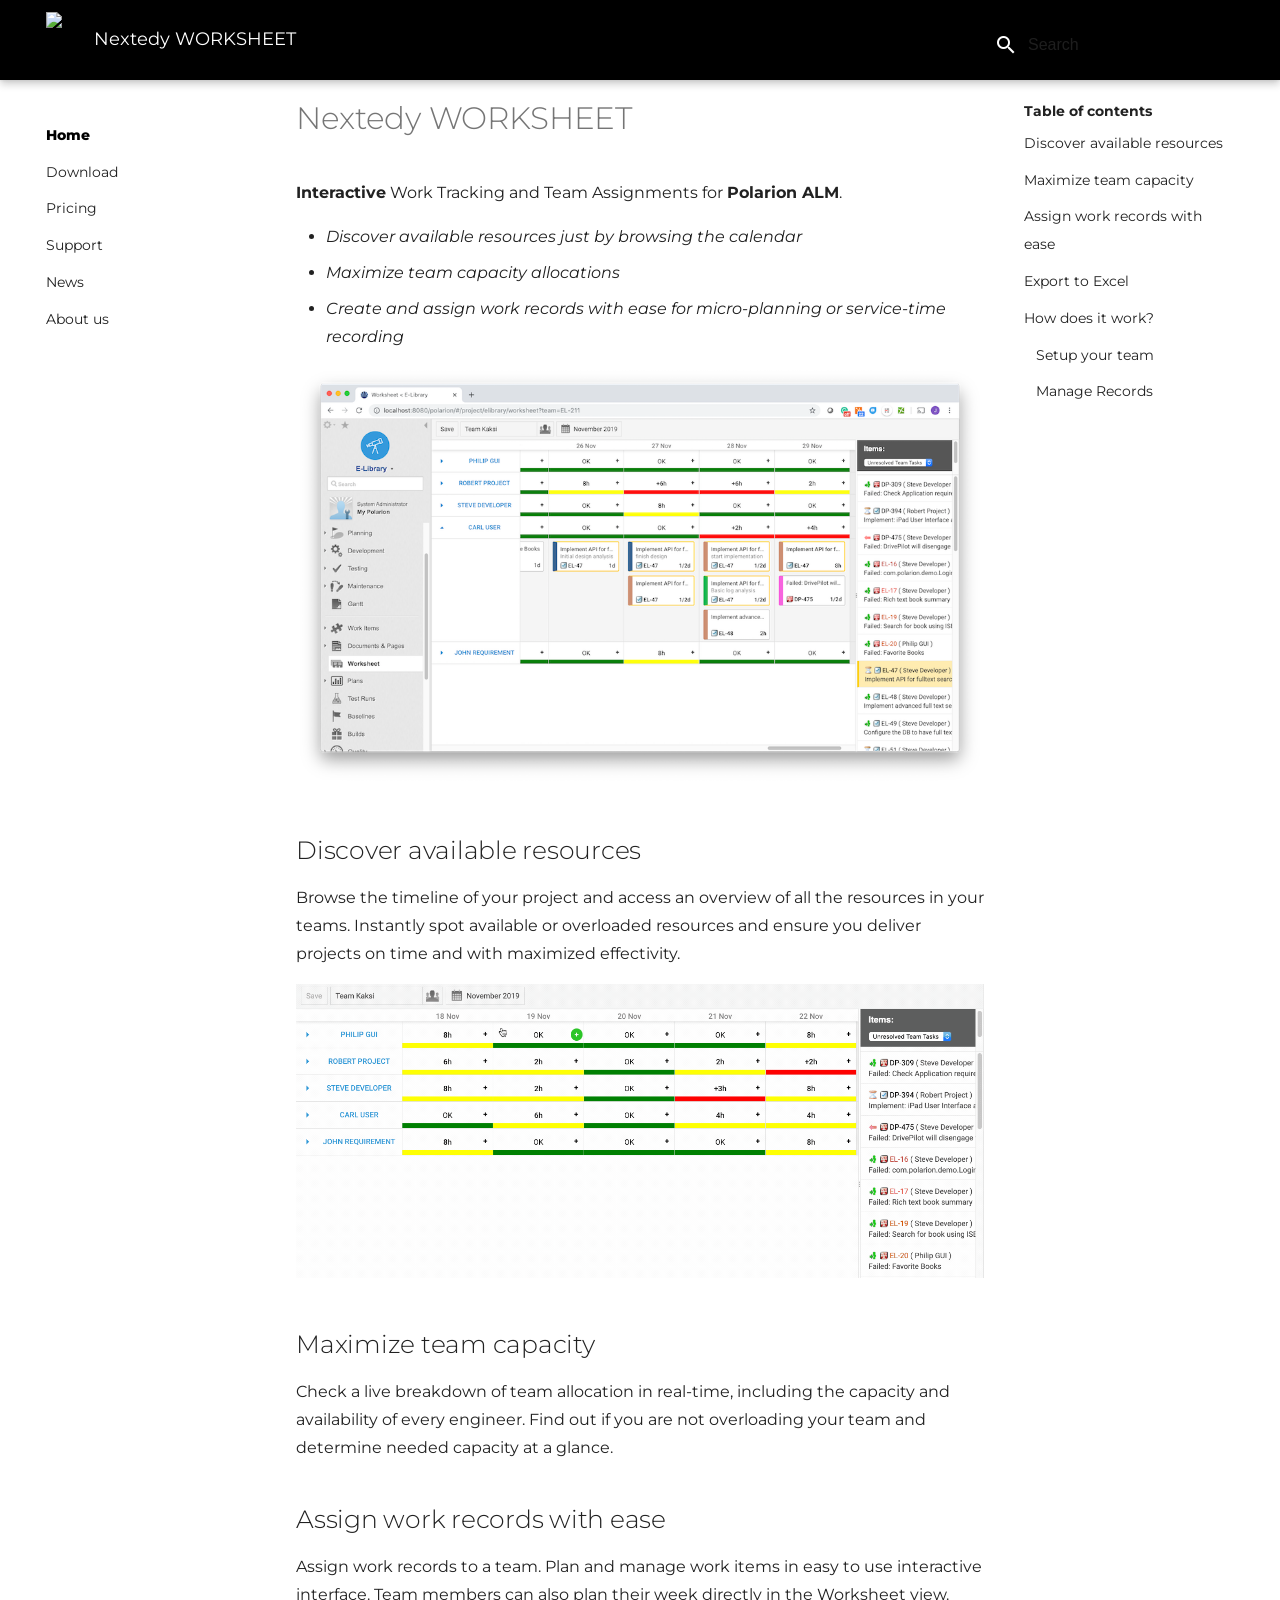
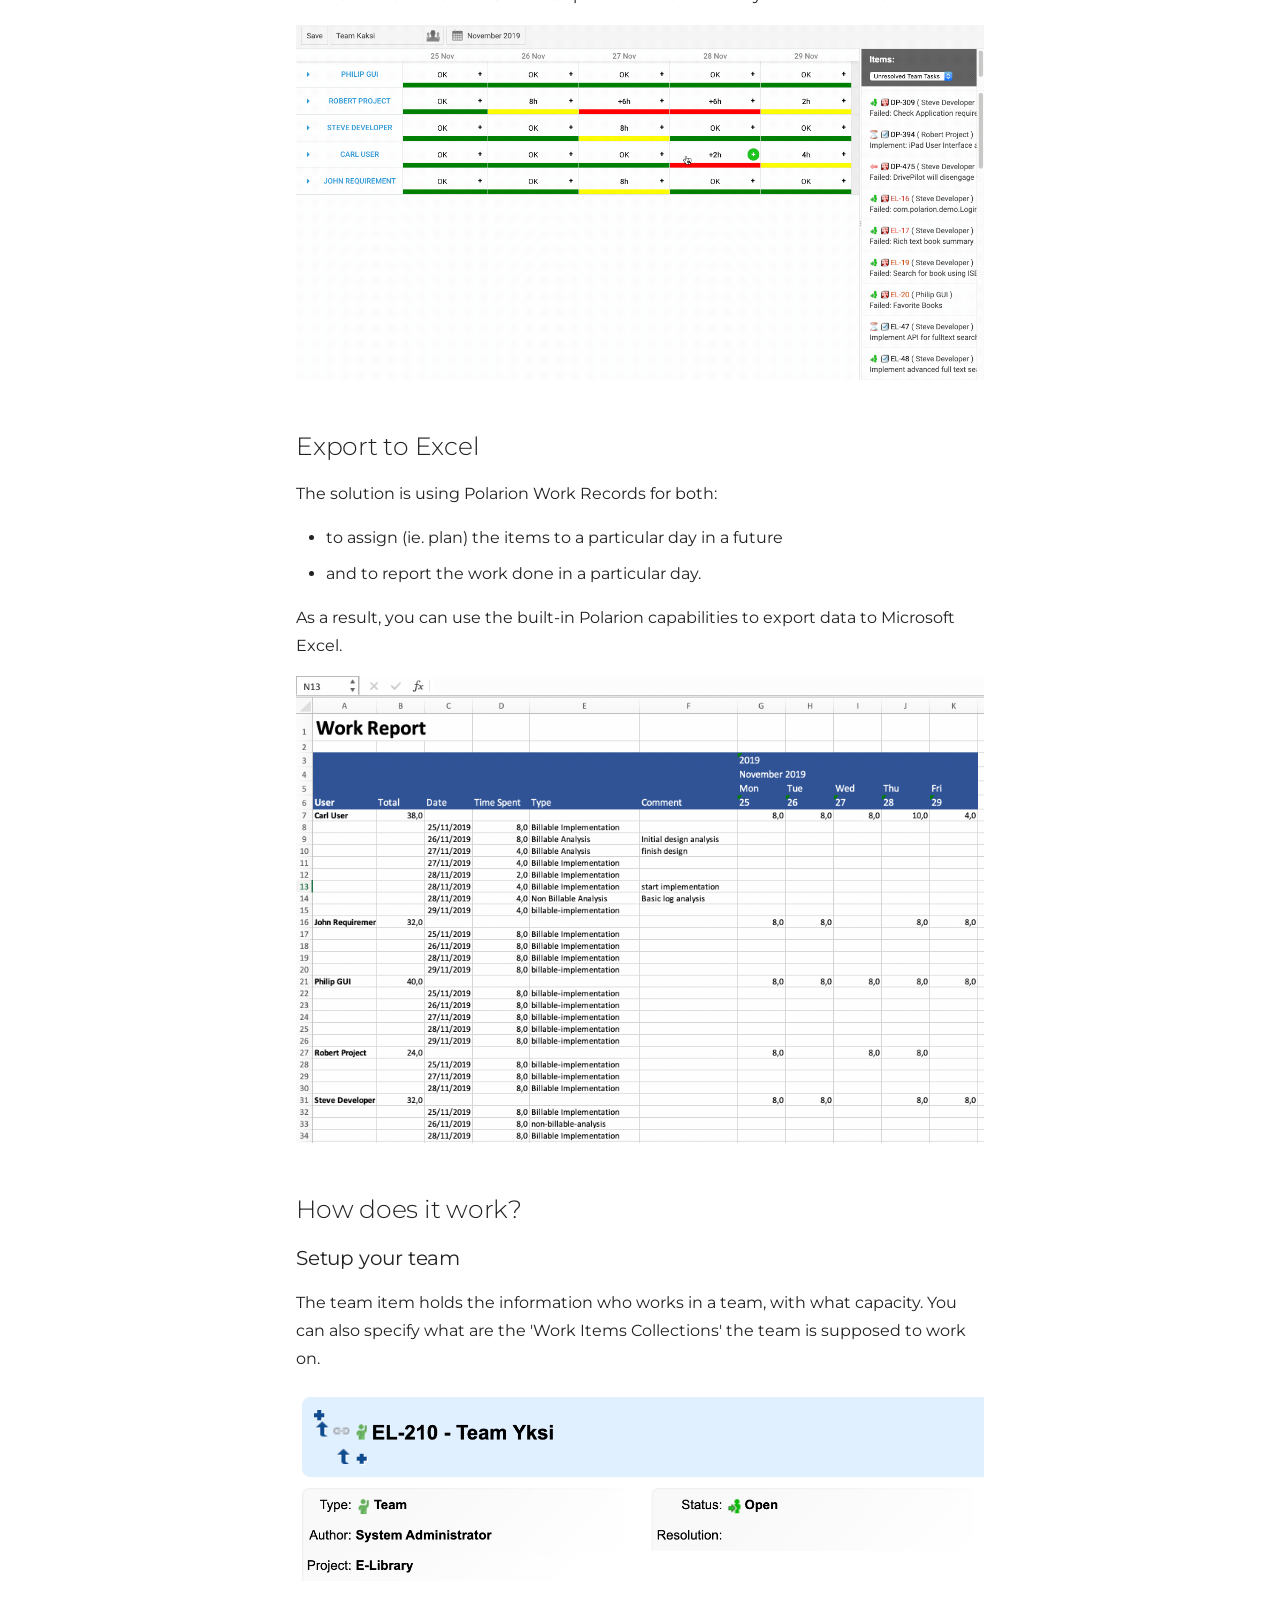
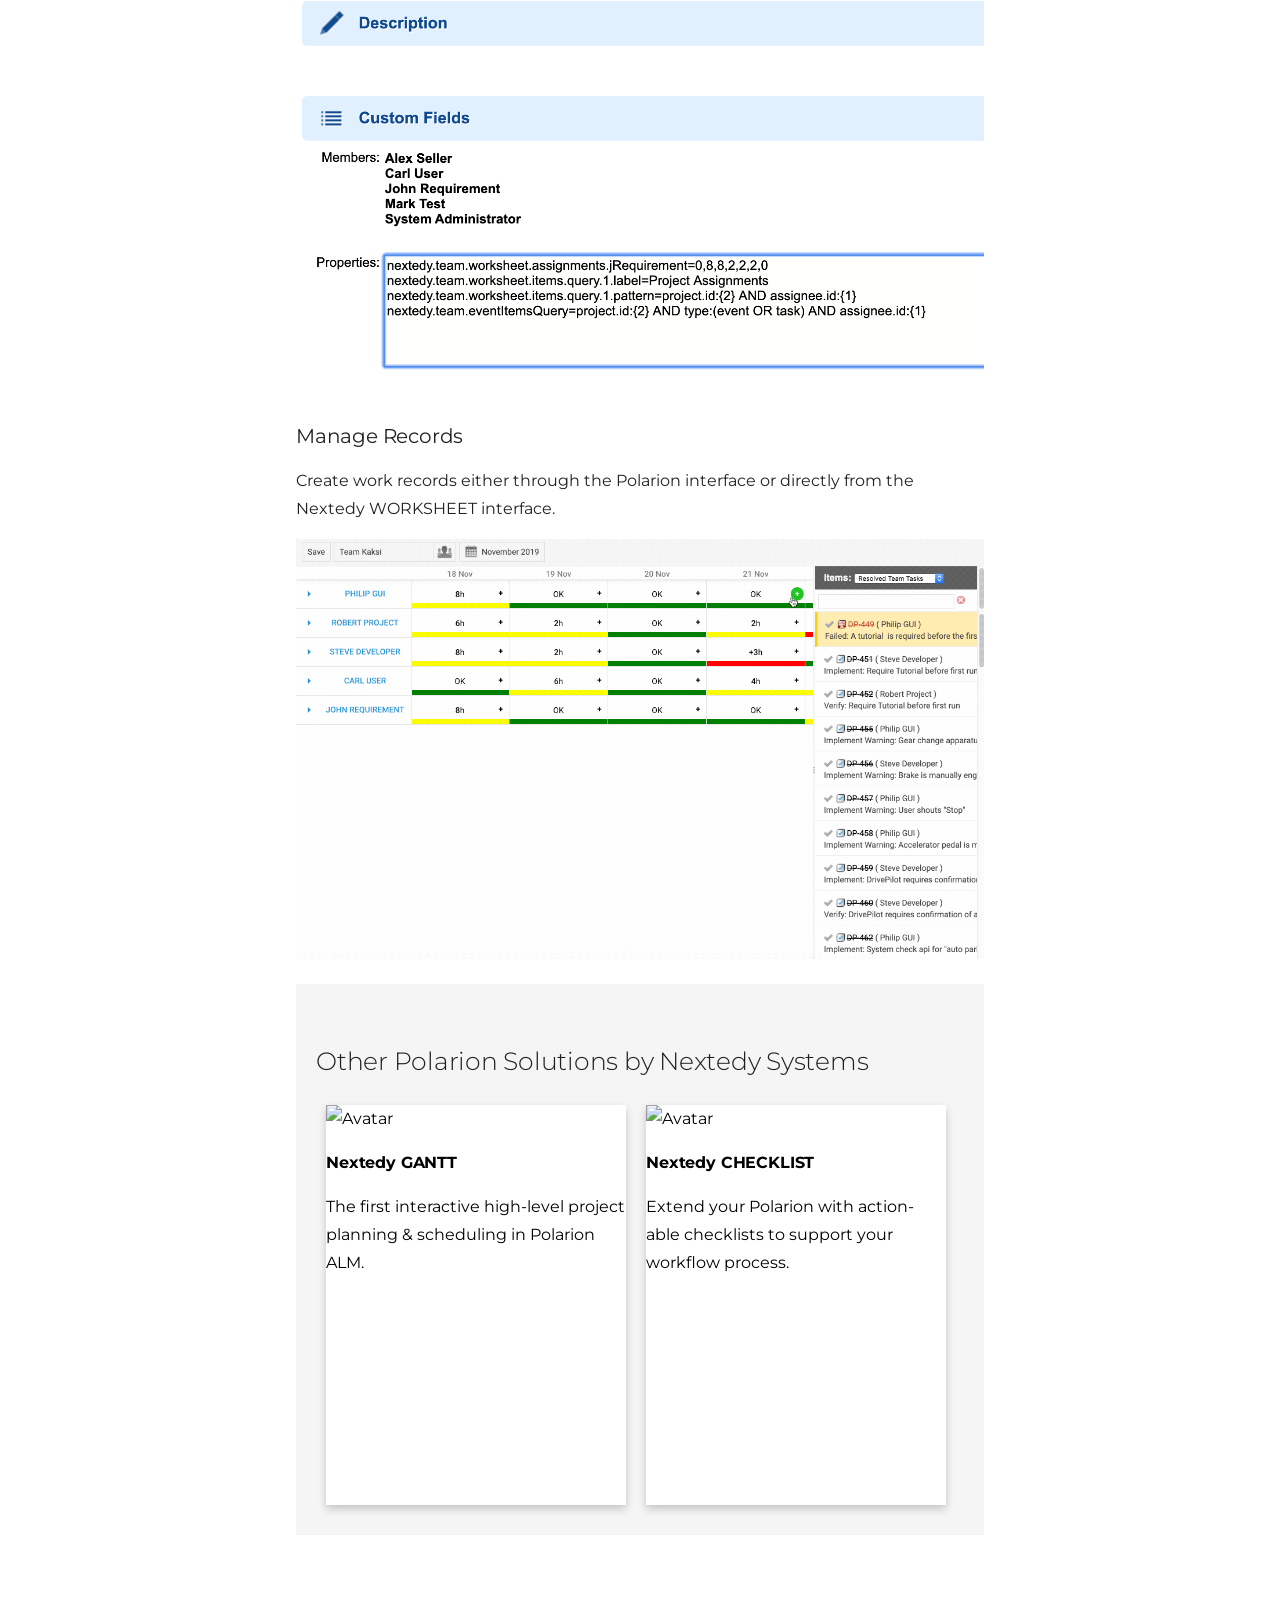
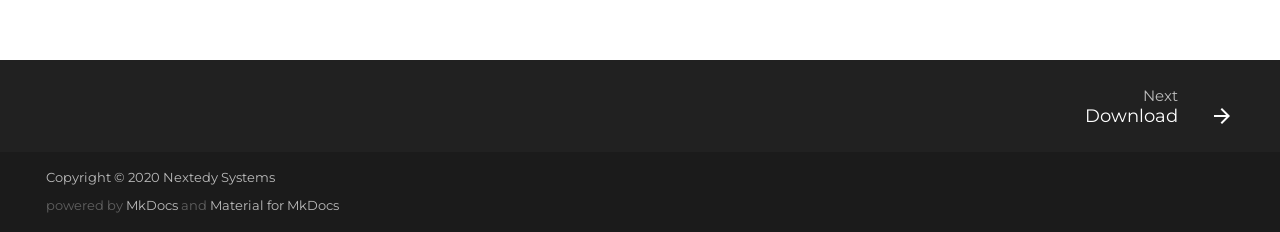
==== index.html @ 6f68d952 "Deployed c671681 with MkDocs version: 1.0.4" ====
<!doctype html>
<html lang="en" class="no-js">
  <head>
    
      <meta charset="utf-8">
      <meta name="viewport" content="width=device-width,initial-scale=1">
      <meta http-equiv="x-ua-compatible" content="ie=edge">
      
        <meta name="description" content="Interactive Work Tracking and Team Assignments for Polarion ALM.">
      
      
        <link rel="canonical" href="https://worksheet.nextedy.com/">
      
      
        <meta name="author" content="Nextedy">
      
      
        <meta name="lang:clipboard.copy" content="Copy to clipboard">
      
        <meta name="lang:clipboard.copied" content="Copied to clipboard">
      
        <meta name="lang:search.language" content="en">
      
        <meta name="lang:search.pipeline.stopwords" content="True">
      
        <meta name="lang:search.pipeline.trimmer" content="True">
      
        <meta name="lang:search.result.none" content="No matching documents">
      
        <meta name="lang:search.result.one" content="1 matching document">
      
        <meta name="lang:search.result.other" content="# matching documents">
      
        <meta name="lang:search.tokenizer" content="[\s\-]+">
      
      <link rel="shortcut icon" href="img/favicon.png">
      <meta name="generator" content="mkdocs-1.0.4, mkdocs-material-4.2.0">
    
    
      
        <title>Nextedy WORKSHEET</title>
      
    
    
      <link rel="stylesheet" href="assets/stylesheets/application.750b69bd.css">
      
        <link rel="stylesheet" href="assets/stylesheets/application-palette.224b79ff.css">
      
      
        
        
        <meta name="theme-color" content="">
      
    
    
      <script src="assets/javascripts/modernizr.74668098.js"></script>
    
    
      
    
    <link rel="stylesheet" href="assets/fonts/material-icons.css">
    
    
      <link rel="stylesheet" href="extra/extra.css">
    
    
    
      
    
	<!-- Start of HubSpot Embed Code via block -->
	<script type="text/javascript" id="hs-script-loader" async defer src="//js.hs-scripts.com/6265870.js"></script>
	<!-- End of HubSpot Embed Code -->
<!-- Google Tag Manager -->
<script>(function(w,d,s,l,i){w[l]=w[l]||[];w[l].push({'gtm.start':
new Date().getTime(),event:'gtm.js'});var f=d.getElementsByTagName(s)[0],
j=d.createElement(s),dl=l!='dataLayer'?'&l='+l:'';j.async=true;j.src=
'https://www.googletagmanager.com/gtm.js?id='+i+dl;f.parentNode.insertBefore(j,f);
})(window,document,'script','dataLayer','GTM-MH3X9GS');</script>
<!-- End Google Tag Manager -->

    
<link href="https://fonts.googleapis.com/css?family=Montserrat&display=swap" rel="stylesheet">
<link href="/extra/simpleLightbox.min.css" rel="stylesheet">  	
<script src="/extra/simpleLightbox.min.js" type="text/javascript"></script>
<script src="/extra/jquery-3.1.1.min.js" type="text/javascript"></script>
<link rel="stylesheet" type="text/css" href="/extra/semantic/dist/semantic.min.css">
<script src="/extra/semantic/dist/semantic.min.js"></script>

  </head>
  
    
    
    <body dir="ltr" data-md-color-primary="black" data-md-color-accent="green">
  
    <svg class="md-svg">
      <defs>
        
        
      </defs>
    </svg>
    <input class="md-toggle" data-md-toggle="drawer" type="checkbox" id="__drawer" autocomplete="off">
    <input class="md-toggle" data-md-toggle="search" type="checkbox" id="__search" autocomplete="off">
    <label class="md-overlay" data-md-component="overlay" for="__drawer"></label>
    
      <a href="#nextedy-worksheet" tabindex="1" class="md-skip">
        Skip to content
      </a>
    
    
      <!-- Google Tag Manager (noscript) -->
<noscript><iframe src="https://www.googletagmanager.com/ns.html?id=GTM-MH3X9GS"
height="0" width="0" style="display:none;visibility:hidden"></iframe></noscript>
<!-- End Google Tag Manager (noscript) -->

<header class="md-header" data-md-component="header">
  <nav class="md-header-nav md-grid">
    <div class="md-flex">
      <div class="md-flex__cell md-flex__cell--shrink">
        <a href="https://worksheet.nextedy.com" title="Nextedy WORKSHEET" class="md-header-nav__button md-logo">
          
            <img src="https://www.nextedy.com/wp-content/uploads/2018/10/nextedy-logo.png" height="50" ">
          
        </a>
      </div>
      <div class="md-flex__cell md-flex__cell--shrink">
        <label class="md-icon md-icon--menu md-header-nav__button" for="__drawer"></label>
      </div>
      <div class="md-flex__cell md-flex__cell--stretch">
        <div class="md-flex__ellipsis md-header-nav__title" data-md-component="title">
          
            <span class="md-header-nav__topic">
              Nextedy WORKSHEET
            </span>
            <span class="md-header-nav__topic">
              
               Nextedy WORKSHEET - Home
              
            </span>
          
        </div>
      </div>
      <div class="md-flex__cell md-flex__cell--shrink">
        
          <label class="md-icon md-icon--search md-header-nav__button" for="__search"></label>
          
<div class="md-search" data-md-component="search" role="dialog">
  <label class="md-search__overlay" for="__search"></label>
  <div class="md-search__inner" role="search">
    <form class="md-search__form" name="search">
      <input type="text" class="md-search__input" name="query" placeholder="Search" autocapitalize="off" autocorrect="off" autocomplete="off" spellcheck="false" data-md-component="query" data-md-state="active">
      <label class="md-icon md-search__icon" for="__search"></label>
      <button type="reset" class="md-icon md-search__icon" data-md-component="reset" tabindex="-1">
        &#xE5CD;
      </button>
    </form>
    <div class="md-search__output">
      <div class="md-search__scrollwrap" data-md-scrollfix>
        <div class="md-search-result" data-md-component="result">
          <div class="md-search-result__meta">
            Type to start searching
          </div>
          <ol class="md-search-result__list"></ol>
        </div>
      </div>
    </div>
  </div>
</div>
        
      </div>
      
    </div>
  </nav>
</header>
    
    <div class="md-container">
      
        
      
      
      <main class="md-main">
        <div class="md-main__inner md-grid" data-md-component="container">
          
            
              <div class="md-sidebar md-sidebar--primary" data-md-component="navigation">
                <div class="md-sidebar__scrollwrap">
                  <div class="md-sidebar__inner">
                    <nav class="md-nav md-nav--primary" data-md-level="0">
  
  <ul class="md-nav__list" data-md-scrollfix>
    
      
      
      

  


  <li class="md-nav__item md-nav__item--active">
    
    <input class="md-toggle md-nav__toggle" data-md-toggle="toc" type="checkbox" id="__toc">
    
      
    
    
      <label class="md-nav__link md-nav__link--active" for="__toc">
        Home
      </label>
    
    <a href="." title="Home" class="md-nav__link md-nav__link--active">
      Home
    </a>
    
      
<nav class="md-nav md-nav--secondary">
  
  
    
  
  
    <label class="md-nav__title" for="__toc">Table of contents</label>
    <ul class="md-nav__list" data-md-scrollfix>
      
        <li class="md-nav__item">
  <a href="#discover-available-resources" title="Discover available resources" class="md-nav__link">
    Discover available resources
  </a>
  
</li>
      
        <li class="md-nav__item">
  <a href="#maximize-team-capacity" title="Maximize team capacity" class="md-nav__link">
    Maximize team capacity
  </a>
  
</li>
      
        <li class="md-nav__item">
  <a href="#assign-work-records-with-ease" title="Assign work records with ease" class="md-nav__link">
    Assign work records with ease
  </a>
  
</li>
      
        <li class="md-nav__item">
  <a href="#export-to-excel" title="Export to Excel" class="md-nav__link">
    Export to Excel
  </a>
  
</li>
      
        <li class="md-nav__item">
  <a href="#how-does-it-work" title="How does it work?" class="md-nav__link">
    How does it work?
  </a>
  
    <nav class="md-nav">
      <ul class="md-nav__list">
        
          <li class="md-nav__item">
  <a href="#setup-your-team" title="Setup your team" class="md-nav__link">
    Setup your team
  </a>
  
</li>
        
          <li class="md-nav__item">
  <a href="#manage-records" title="Manage Records" class="md-nav__link">
    Manage Records
  </a>
  
</li>
        
      </ul>
    </nav>
  
</li>
      
      
      
      
      
    </ul>
  
</nav>
    
  </li>

    
      
      
      


  <li class="md-nav__item">
    <a href="download/" title="Download" class="md-nav__link">
      Download
    </a>
  </li>

    
      
      
      


  <li class="md-nav__item">
    <a href="pricing/" title="Pricing" class="md-nav__link">
      Pricing
    </a>
  </li>

    
      
      
      


  <li class="md-nav__item">
    <a href="support/" title="Support" class="md-nav__link">
      Support
    </a>
  </li>

    
      
      
      


  <li class="md-nav__item">
    <a href="news/" title="News" class="md-nav__link">
      News
    </a>
  </li>

    
      
      
      


  <li class="md-nav__item">
    <a href="about/" title="About us" class="md-nav__link">
      About us
    </a>
  </li>

    
  </ul>
</nav>
                  </div>
                </div>
              </div>
            
            
              <div class="md-sidebar md-sidebar--secondary" data-md-component="toc">
                <div class="md-sidebar__scrollwrap">
                  <div class="md-sidebar__inner">
                    
<nav class="md-nav md-nav--secondary">
  
  
    
  
  
    <label class="md-nav__title" for="__toc">Table of contents</label>
    <ul class="md-nav__list" data-md-scrollfix>
      
        <li class="md-nav__item">
  <a href="#discover-available-resources" title="Discover available resources" class="md-nav__link">
    Discover available resources
  </a>
  
</li>
      
        <li class="md-nav__item">
  <a href="#maximize-team-capacity" title="Maximize team capacity" class="md-nav__link">
    Maximize team capacity
  </a>
  
</li>
      
        <li class="md-nav__item">
  <a href="#assign-work-records-with-ease" title="Assign work records with ease" class="md-nav__link">
    Assign work records with ease
  </a>
  
</li>
      
        <li class="md-nav__item">
  <a href="#export-to-excel" title="Export to Excel" class="md-nav__link">
    Export to Excel
  </a>
  
</li>
      
        <li class="md-nav__item">
  <a href="#how-does-it-work" title="How does it work?" class="md-nav__link">
    How does it work?
  </a>
  
    <nav class="md-nav">
      <ul class="md-nav__list">
        
          <li class="md-nav__item">
  <a href="#setup-your-team" title="Setup your team" class="md-nav__link">
    Setup your team
  </a>
  
</li>
        
          <li class="md-nav__item">
  <a href="#manage-records" title="Manage Records" class="md-nav__link">
    Manage Records
  </a>
  
</li>
        
      </ul>
    </nav>
  
</li>
      
      
      
      
      
    </ul>
  
</nav>
                  </div>
                </div>
              </div>
            
          
          <div class="md-content">
            <article class="md-content__inner md-typeset">
              
                
                
                <h1 id="nextedy-worksheet">Nextedy WORKSHEET</h1>
<p><strong>Interactive</strong> Work Tracking and Team Assignments for <strong>Polarion ALM</strong>. </p>
<ul>
<li><em>Discover available resources just by browsing the calendar</em></li>
<li><em>Maximize team capacity allocations</em></li>
<li><em>Create and assign work records with ease for micro-planning or service-time recording</em></li>
</ul>
<p><a class="sshot" href="/img/worksheet-all.png" title="Worksheet in Polarion ALM"><img src="/img/worksheet-all-thumb.png" alt="Worksheet in Polarion ALM" /></a></p>
<h2 id="discover-available-resources">Discover available resources</h2>
<p>Browse the timeline of your project and access an overview of all the resources in your teams. Instantly spot available or overloaded resources and ensure you deliver projects on time and with maximized effectivity. </p>
<p><a class="sshot" href="/img/worksheet-browse.gif" title="Worksheet browse Timeline"><img src="/img/worksheet-browse.gif" alt="Worksheet browse Timeline" /></a></p>
<h2 id="maximize-team-capacity">Maximize team capacity</h2>
<p>Check a live breakdown of team allocation in real-time, including the capacity and availability of every engineer. Find out if you are not overloading your team and determine needed capacity at a glance.</p>
<h2 id="assign-work-records-with-ease">Assign work records with ease</h2>
<p>Assign work records to a team. Plan and manage work items in easy to use interactive interface. Team members can also plan their week directly in the Worksheet view.</p>
<p><a class="sshot" href="/img/worksheet-move.gif" title="Balance load "><img src="/img/worksheet-move.gif" alt="Balance load" /></a></p>
<h2 id="export-to-excel">Export to Excel</h2>
<p>The solution is using Polarion Work Records for both: </p>
<ul>
<li>to assign (ie. plan) the items to a particular day in a future </li>
<li>and to report the work done in a particular day. </li>
</ul>
<p>As a result, you can use the built-in Polarion capabilities to export data to Microsoft Excel.</p>
<p><a class="sshot" href="/img/workreport-export.png" title="Export to Excel "><img src="/img/workreport-export.png" alt="Balance load" /></a></p>
<h2 id="how-does-it-work">How does it work?</h2>
<h3 id="setup-your-team">Setup your team</h3>
<p>The team item holds the information who works in a team, with what capacity. You can also specify what are the 'Work Items Collections' the team is supposed to work on.</p>
<p><a class="sshot" href="/img/team-properties.png" title="Setup your team"><img src="/img/team-properties.png" alt="Setup your team" /></a></p>
<h3 id="manage-records">Manage Records</h3>
<p>Create work records either through the Polarion interface or directly from the Nextedy WORKSHEET interface.</p>
<p><a class="sshot" href="/img/worksheet-new.gif" title="Manage Records "><img src="/img/worksheet-new.gif" alt="Manage Records" /></a></p>
<script>
// using plain js
new SimpleLightbox({elements: 'a.sshot'});
</script>

<div style="background-color: whitesmoke;padding:20px;">
<h2> Other Polarion Solutions by Nextedy Systems</h2>

<div class="card">
  <a href="https://gantt.nextedy.com/">
  <div class="picture">
  <img src="https://gantt.nextedy.com/img/resource-panel.png" alt="Avatar" style="width:100%">
  </div>
  <div class="container">
    <h4><b>Nextedy GANTT</b></h4>
    <p>The first interactive high-level project planning & scheduling in Polarion ALM.</p>
  </div>
  </a>
</div>

<div class="card">
  <a href="https://checklist.nextedy.com/">
    <div class="picture">
  <img src="https://checklist.nextedy.com/img/checklist.png" alt="Avatar" style="width:100%">
    </div>
  <div class="container">
    <h4><b>Nextedy CHECKLIST</b></h4>
    <p>Extend your Polarion with action-able checklists to support your workflow process.</p>
  </div>
  </a>
</div>
<div style="clear: both;"></div>

</div>

<p><br/><br/><br/></p>
                
                  
                
              
              
                


              
            </article>
          </div>
        </div>
      </main>
      
        
<footer class="md-footer">
  
    <div class="md-footer-nav">
      <nav class="md-footer-nav__inner md-grid">
        
        
          <a href="download/" title="Download" class="md-flex md-footer-nav__link md-footer-nav__link--next" rel="next">
            <div class="md-flex__cell md-flex__cell--stretch md-footer-nav__title">
              <span class="md-flex__ellipsis">
                <span class="md-footer-nav__direction">
                  Next
                </span>
                Download
              </span>
            </div>
            <div class="md-flex__cell md-flex__cell--shrink">
              <i class="md-icon md-icon--arrow-forward md-footer-nav__button"></i>
            </div>
          </a>
        
      </nav>
    </div>
  
  <div class="md-footer-meta md-typeset">
    <div class="md-footer-meta__inner md-grid">
      <div class="md-footer-copyright">
        
          <div class="md-footer-copyright__highlight">
            Copyright &copy; 2020 Nextedy Systems
          </div>
        
        powered by
        <a href="https://www.mkdocs.org">MkDocs</a>
        and
        <a href="https://squidfunk.github.io/mkdocs-material/">
          Material for MkDocs</a>
      </div>
      
    </div>
  </div>
</footer>
      
    </div>
    
      <script src="assets/javascripts/application.39abc4af.js"></script>
      
      <script>app.initialize({version:"1.0.4",url:{base:"."}})</script>
      
        <script src="extra/extra.js"></script>
      
    
  </body>
</html>
---- assets/stylesheets/application.750b69bd.css ----
@charset "UTF-8";html{box-sizing:border-box}*,:after,:before{box-sizing:inherit}html{-webkit-text-size-adjust:none;-moz-text-size-adjust:none;-ms-text-size-adjust:none;text-size-adjust:none}body{margin:0}hr{overflow:visible;box-sizing:content-box}a{-webkit-text-decoration-skip:objects}a,button,input,label{-webkit-tap-highlight-color:transparent}a{color:inherit;text-decoration:none}small,sub,sup{font-size:80%}sub,sup{position:relative;line-height:0;vertical-align:baseline}sub{bottom:-.25em}sup{top:-.5em}img{border-style:none}table{border-collapse:separate;border-spacing:0}td,th{font-weight:400;vertical-align:top}button{margin:0;padding:0;border:0;outline-style:none;background:transparent;font-size:inherit}input{border:0;outline:0}.md-clipboard:before,.md-icon,.md-nav__button,.md-nav__link:after,.md-nav__title:before,.md-search-result__article--document:before,.md-source-file:before,.md-typeset .admonition>.admonition-title:before,.md-typeset .admonition>summary:before,.md-typeset .critic.comment:before,.md-typeset .footnote-backref,.md-typeset .task-list-control .task-list-indicator:before,.md-typeset details>.admonition-title:before,.md-typeset details>summary:before,.md-typeset summary:after{font-family:Material Icons;font-style:normal;font-variant:normal;font-weight:400;line-height:1;text-transform:none;white-space:nowrap;speak:none;word-wrap:normal;direction:ltr}.md-content__icon,.md-footer-nav__button,.md-header-nav__button,.md-nav__button,.md-nav__title:before,.md-search-result__article--document:before{display:inline-block;margin:.2rem;padding:.4rem;font-size:1.2rem;cursor:pointer}.md-icon--arrow-back:before{content:""}.md-icon--arrow-forward:before{content:""}.md-icon--menu:before{content:""}.md-icon--search:before{content:""}[dir=rtl] .md-icon--arrow-back:before{content:""}[dir=rtl] .md-icon--arrow-forward:before{content:""}body{-webkit-font-smoothing:antialiased;-moz-osx-font-smoothing:grayscale}body,input{color:rgba(0,0,0,.87);-webkit-font-feature-settings:"kern","liga";font-feature-settings:"kern","liga";font-family:Helvetica Neue,Helvetica,Arial,sans-serif}code,kbd,pre{color:rgba(0,0,0,.87);-webkit-font-feature-settings:"kern";font-feature-settings:"kern";font-family:Courier New,Courier,monospace}.md-typeset{font-size:.8rem;line-height:1.6;-webkit-print-color-adjust:exact}.md-typeset blockquote,.md-typeset ol,.md-typeset p,.md-typeset ul{margin:1em 0}.md-typeset h1{margin:0 0 2rem;color:rgba(0,0,0,.54);font-size:1.5625rem;line-height:1.3}.md-typeset h1,.md-typeset h2{font-weight:300;letter-spacing:-.01em}.md-typeset h2{margin:2rem 0 .8rem;font-size:1.25rem;line-height:1.4}.md-typeset h3{margin:1.6rem 0 .8rem;font-size:1rem;font-weight:400;letter-spacing:-.01em;line-height:1.5}.md-typeset h2+h3{margin-top:.8rem}.md-typeset h4{font-size:.8rem}.md-typeset h4,.md-typeset h5,.md-typeset h6{margin:.8rem 0;font-weight:700;letter-spacing:-.01em}.md-typeset h5,.md-typeset h6{color:rgba(0,0,0,.54);font-size:.64rem}.md-typeset h5{text-transform:uppercase}.md-typeset hr{margin:1.5em 0;border-bottom:.05rem dotted rgba(0,0,0,.26)}.md-typeset a{color:#3f51b5;word-break:break-word}.md-typeset a,.md-typeset a:before{transition:color .125s}.md-typeset a:active,.md-typeset a:hover{color:#536dfe}.md-typeset code,.md-typeset pre{background-color:hsla(0,0%,92.5%,.5);color:#37474f;font-size:85%;direction:ltr}.md-typeset code{margin:0 .29412em;padding:.07353em 0;border-radius:.1rem;box-shadow:.29412em 0 0 hsla(0,0%,92.5%,.5),-.29412em 0 0 hsla(0,0%,92.5%,.5);word-break:break-word;-webkit-box-decoration-break:clone;box-decoration-break:clone}.md-typeset h1 code,.md-typeset h2 code,.md-typeset h3 code,.md-typeset h4 code,.md-typeset h5 code,.md-typeset h6 code{margin:0;background-color:transparent;box-shadow:none}.md-typeset a>code{margin:inherit;padding:inherit;border-radius:initial;background-color:inherit;color:inherit;box-shadow:none}.md-typeset pre{position:relative;margin:1em 0;border-radius:.1rem;line-height:1.4;-webkit-overflow-scrolling:touch}.md-typeset pre>code{display:block;margin:0;padding:.525rem .6rem;background-color:transparent;font-size:inherit;box-shadow:none;-webkit-box-decoration-break:slice;box-decoration-break:slice;overflow:auto}.md-typeset pre>code::-webkit-scrollbar{width:.2rem;height:.2rem}.md-typeset pre>code::-webkit-scrollbar-thumb{background-color:rgba(0,0,0,.26)}.md-typeset pre>code::-webkit-scrollbar-thumb:hover{background-color:#536dfe}.md-typeset kbd{padding:0 .29412em;border-radius:.15rem;border:.05rem solid #c9c9c9;border-bottom-color:#bcbcbc;background-color:#fcfcfc;color:#555;font-size:85%;box-shadow:0 .05rem 0 #b0b0b0;word-break:break-word}.md-typeset mark{margin:0 .25em;padding:.0625em 0;border-radius:.1rem;background-color:rgba(255,235,59,.5);box-shadow:.25em 0 0 rgba(255,235,59,.5),-.25em 0 0 rgba(255,235,59,.5);word-break:break-word;-webkit-box-decoration-break:clone;box-decoration-break:clone}.md-typeset abbr{border-bottom:.05rem dotted rgba(0,0,0,.54);text-decoration:none;cursor:help}.md-typeset small{opacity:.75}.md-typeset sub,.md-typeset sup{margin-left:.07812em}[dir=rtl] .md-typeset sub,[dir=rtl] .md-typeset sup{margin-right:.07812em;margin-left:0}.md-typeset blockquote{padding-left:.6rem;border-left:.2rem solid rgba(0,0,0,.26);color:rgba(0,0,0,.54)}[dir=rtl] .md-typeset blockquote{padding-right:.6rem;padding-left:0;border-right:.2rem solid rgba(0,0,0,.26);border-left:initial}.md-typeset ul{list-style-type:disc}.md-typeset ol,.md-typeset ul{margin-left:.625em;padding:0}[dir=rtl] .md-typeset ol,[dir=rtl] .md-typeset ul{margin-right:.625em;margin-left:0}.md-typeset ol ol,.md-typeset ul ol{list-style-type:lower-alpha}.md-typeset ol ol ol,.md-typeset ul ol ol{list-style-type:lower-roman}.md-typeset ol li,.md-typeset ul li{margin-bottom:.5em;margin-left:1.25em}[dir=rtl] .md-typeset ol li,[dir=rtl] .md-typeset ul li{margin-right:1.25em;margin-left:0}.md-typeset ol li blockquote,.md-typeset ol li p,.md-typeset ul li blockquote,.md-typeset ul li p{margin:.5em 0}.md-typeset ol li:last-child,.md-typeset ul li:last-child{margin-bottom:0}.md-typeset ol li ol,.md-typeset ol li ul,.md-typeset ul li ol,.md-typeset ul li ul{margin:.5em 0 .5em .625em}[dir=rtl] .md-typeset ol li ol,[dir=rtl] .md-typeset ol li ul,[dir=rtl] .md-typeset ul li ol,[dir=rtl] .md-typeset ul li ul{margin-right:.625em;margin-left:0}.md-typeset dd{margin:1em 0 1em 1.875em}[dir=rtl] .md-typeset dd{margin-right:1.875em;margin-left:0}.md-typeset iframe,.md-typeset img,.md-typeset svg{max-width:100%}.md-typeset table:not([class]){box-shadow:0 2px 2px 0 rgba(0,0,0,.14),0 1px 5px 0 rgba(0,0,0,.12),0 3px 1px -2px rgba(0,0,0,.2);display:inline-block;max-width:100%;border-radius:.1rem;font-size:.64rem;overflow:auto;-webkit-overflow-scrolling:touch}.md-typeset table:not([class])+*{margin-top:1.5em}.md-typeset table:not([class]) td:not([align]),.md-typeset table:not([class]) th:not([align]){text-align:left}[dir=rtl] .md-typeset table:not([class]) td:not([align]),[dir=rtl] .md-typeset table:not([class]) th:not([align]){text-align:right}.md-typeset table:not([class]) th{min-width:5rem;padding:.6rem .8rem;background-color:rgba(0,0,0,.54);color:#fff;vertical-align:top}.md-typeset table:not([class]) td{padding:.6rem .8rem;border-top:.05rem solid rgba(0,0,0,.07);vertical-align:top}.md-typeset table:not([class]) tr{transition:background-color .125s}.md-typeset table:not([class]) tr:hover{background-color:rgba(0,0,0,.035);box-shadow:inset 0 .05rem 0 #fff}.md-typeset table:not([class]) tr:first-child td{border-top:0}.md-typeset table:not([class]) a{word-break:normal}.md-typeset__scrollwrap{margin:1em -.8rem;overflow-x:auto;-webkit-overflow-scrolling:touch}.md-typeset .md-typeset__table{display:inline-block;margin-bottom:.5em;padding:0 .8rem}.md-typeset .md-typeset__table table{display:table;width:100%;margin:0;overflow:hidden}html{font-size:125%;overflow-x:hidden}body,html{height:100%}body{position:relative;font-size:.5rem}hr{display:block;height:.05rem;padding:0;border:0}.md-svg{display:none}.md-grid{max-width:61rem;margin-right:auto;margin-left:auto}.md-container,.md-main{overflow:auto}.md-container{display:table;width:100%;height:100%;padding-top:2.4rem;table-layout:fixed}.md-main{display:table-row;height:100%}.md-main__inner{height:100%;padding-top:1.5rem;padding-bottom:.05rem}.md-toggle{display:none}.md-overlay{position:fixed;top:0;width:0;height:0;transition:width 0s .25s,height 0s .25s,opacity .25s;background-color:rgba(0,0,0,.54);opacity:0;z-index:3}.md-flex{display:table}.md-flex__cell{display:table-cell;position:relative;vertical-align:top}.md-flex__cell--shrink{width:0}.md-flex__cell--stretch{display:table;width:100%;table-layout:fixed}.md-flex__ellipsis{display:table-cell;text-overflow:ellipsis;white-space:nowrap;overflow:hidden}.md-skip{position:fixed;width:.05rem;height:.05rem;margin:.5rem;padding:.3rem .5rem;-webkit-transform:translateY(.4rem);transform:translateY(.4rem);border-radius:.1rem;background-color:rgba(0,0,0,.87);color:#fff;font-size:.64rem;opacity:0;overflow:hidden}.md-skip:focus{width:auto;height:auto;clip:auto;-webkit-transform:translateX(0);transform:translateX(0);transition:opacity .175s 75ms,-webkit-transform .25s cubic-bezier(.4,0,.2,1);transition:transform .25s cubic-bezier(.4,0,.2,1),opacity .175s 75ms;transition:transform .25s cubic-bezier(.4,0,.2,1),opacity .175s 75ms,-webkit-transform .25s cubic-bezier(.4,0,.2,1);opacity:1;z-index:10}@page{margin:25mm}.md-clipboard{position:absolute;top:.3rem;right:.3rem;width:1.4rem;height:1.4rem;border-radius:.1rem;font-size:.8rem;cursor:pointer;z-index:1;-webkit-backface-visibility:hidden;backface-visibility:hidden}.md-clipboard:before{transition:color .25s,opacity .25s;color:rgba(0,0,0,.07);content:"\E14D"}.codehilite:hover .md-clipboard:before,.md-typeset .highlight:hover .md-clipboard:before,pre:hover .md-clipboard:before{color:rgba(0,0,0,.54)}.md-clipboard:focus:before,.md-clipboard:hover:before{color:#536dfe}.md-clipboard__message{display:block;position:absolute;top:0;right:1.7rem;padding:.3rem .5rem;-webkit-transform:translateX(.4rem);transform:translateX(.4rem);transition:opacity .175s,-webkit-transform .25s cubic-bezier(.9,.1,.9,0);transition:transform .25s cubic-bezier(.9,.1,.9,0),opacity .175s;transition:transform .25s cubic-bezier(.9,.1,.9,0),opacity .175s,-webkit-transform .25s cubic-bezier(.9,.1,.9,0);border-radius:.1rem;background-color:rgba(0,0,0,.54);color:#fff;font-size:.64rem;white-space:nowrap;opacity:0;pointer-events:none}.md-clipboard__message--active{-webkit-transform:translateX(0);transform:translateX(0);transition:opacity .175s 75ms,-webkit-transform .25s cubic-bezier(.4,0,.2,1);transition:transform .25s cubic-bezier(.4,0,.2,1),opacity .175s 75ms;transition:transform .25s cubic-bezier(.4,0,.2,1),opacity .175s 75ms,-webkit-transform .25s cubic-bezier(.4,0,.2,1);opacity:1;pointer-events:auto}.md-clipboard__message:before{content:attr(aria-label)}.md-clipboard__message:after{display:block;position:absolute;top:50%;right:-.2rem;width:0;margin-top:-.2rem;border-color:transparent rgba(0,0,0,.54);border-style:solid;border-width:.2rem 0 .2rem .2rem;content:""}.md-content__inner{margin:0 .8rem 1.2rem;padding-top:.6rem}.md-content__inner:before{display:block;height:.4rem;content:""}.md-content__inner>:last-child{margin-bottom:0}.md-content__icon{position:relative;margin:.4rem 0;padding:0;float:right}.md-typeset .md-content__icon{color:rgba(0,0,0,.26)}.md-header{position:fixed;top:0;right:0;left:0;height:2.4rem;transition:background-color .25s,color .25s;background-color:#3f51b5;color:#fff;box-shadow:none;z-index:2;-webkit-backface-visibility:hidden;backface-visibility:hidden}.no-js .md-header{transition:none;box-shadow:none}.md-header[data-md-state=shadow]{transition:background-color .25s,color .25s,box-shadow .25s;box-shadow:0 0 .2rem rgba(0,0,0,.1),0 .2rem .4rem rgba(0,0,0,.2)}.md-header-nav{padding:0 .2rem}.md-header-nav__button{position:relative;transition:opacity .25s;z-index:1}.md-header-nav__button:hover{opacity:.7}.md-header-nav__button.md-logo *{display:block}.no-js .md-header-nav__button.md-icon--search{display:none}.md-header-nav__topic{display:block;position:absolute;transition:opacity .15s,-webkit-transform .4s cubic-bezier(.1,.7,.1,1);transition:transform .4s cubic-bezier(.1,.7,.1,1),opacity .15s;transition:transform .4s cubic-bezier(.1,.7,.1,1),opacity .15s,-webkit-transform .4s cubic-bezier(.1,.7,.1,1);text-overflow:ellipsis;white-space:nowrap;overflow:hidden}.md-header-nav__topic+.md-header-nav__topic{-webkit-transform:translateX(1.25rem);transform:translateX(1.25rem);transition:opacity .15s,-webkit-transform .4s cubic-bezier(1,.7,.1,.1);transition:transform .4s cubic-bezier(1,.7,.1,.1),opacity .15s;transition:transform .4s cubic-bezier(1,.7,.1,.1),opacity .15s,-webkit-transform .4s cubic-bezier(1,.7,.1,.1);opacity:0;z-index:-1;pointer-events:none}[dir=rtl] .md-header-nav__topic+.md-header-nav__topic{-webkit-transform:translateX(-1.25rem);transform:translateX(-1.25rem)}.no-js .md-header-nav__topic{position:static}.no-js .md-header-nav__topic+.md-header-nav__topic{display:none}.md-header-nav__title{padding:0 1rem;font-size:.9rem;line-height:2.4rem}.md-header-nav__title[data-md-state=active] .md-header-nav__topic{-webkit-transform:translateX(-1.25rem);transform:translateX(-1.25rem);transition:opacity .15s,-webkit-transform .4s cubic-bezier(1,.7,.1,.1);transition:transform .4s cubic-bezier(1,.7,.1,.1),opacity .15s;transition:transform .4s cubic-bezier(1,.7,.1,.1),opacity .15s,-webkit-transform .4s cubic-bezier(1,.7,.1,.1);opacity:0;z-index:-1;pointer-events:none}[dir=rtl] .md-header-nav__title[data-md-state=active] .md-header-nav__topic{-webkit-transform:translateX(1.25rem);transform:translateX(1.25rem)}.md-header-nav__title[data-md-state=active] .md-header-nav__topic+.md-header-nav__topic{-webkit-transform:translateX(0);transform:translateX(0);transition:opacity .15s,-webkit-transform .4s cubic-bezier(.1,.7,.1,1);transition:transform .4s cubic-bezier(.1,.7,.1,1),opacity .15s;transition:transform .4s cubic-bezier(.1,.7,.1,1),opacity .15s,-webkit-transform .4s cubic-bezier(.1,.7,.1,1);opacity:1;z-index:0;pointer-events:auto}.md-header-nav__source{display:none}.md-hero{transition:background .25s;background-color:#3f51b5;color:#fff;font-size:1rem;overflow:hidden}.md-hero__inner{margin-top:1rem;padding:.8rem .8rem .4rem;transition:opacity .25s,-webkit-transform .4s cubic-bezier(.1,.7,.1,1);transition:transform .4s cubic-bezier(.1,.7,.1,1),opacity .25s;transition:transform .4s cubic-bezier(.1,.7,.1,1),opacity .25s,-webkit-transform .4s cubic-bezier(.1,.7,.1,1);transition-delay:.1s}[data-md-state=hidden] .md-hero__inner{pointer-events:none;-webkit-transform:translateY(.625rem);transform:translateY(.625rem);transition:opacity .1s 0s,-webkit-transform 0s .4s;transition:transform 0s .4s,opacity .1s 0s;transition:transform 0s .4s,opacity .1s 0s,-webkit-transform 0s .4s;opacity:0}.md-hero--expand .md-hero__inner{margin-bottom:1.2rem}.md-footer-nav{background-color:rgba(0,0,0,.87);color:#fff}.md-footer-nav__inner{padding:.2rem;overflow:auto}.md-footer-nav__link{padding-top:1.4rem;padding-bottom:.4rem;transition:opacity .25s}.md-footer-nav__link:hover{opacity:.7}.md-footer-nav__link--prev{width:25%;float:left}[dir=rtl] .md-footer-nav__link--prev{float:right}.md-footer-nav__link--next{width:75%;float:right;text-align:right}[dir=rtl] .md-footer-nav__link--next{float:left;text-align:left}.md-footer-nav__button{transition:background .25s}.md-footer-nav__title{position:relative;padding:0 1rem;font-size:.9rem;line-height:2.4rem}.md-footer-nav__direction{position:absolute;right:0;left:0;margin-top:-1rem;padding:0 1rem;color:hsla(0,0%,100%,.7);font-size:.75rem}.md-footer-meta{background-color:rgba(0,0,0,.895)}.md-footer-meta__inner{padding:.2rem;overflow:auto}html .md-footer-meta.md-typeset a{color:hsla(0,0%,100%,.7)}html .md-footer-meta.md-typeset a:focus,html .md-footer-meta.md-typeset a:hover{color:#fff}.md-footer-copyright{margin:0 .6rem;padding:.4rem 0;color:hsla(0,0%,100%,.3);font-size:.64rem}.md-footer-copyright__highlight{color:hsla(0,0%,100%,.7)}.md-footer-social{margin:0 .4rem;padding:.2rem 0 .6rem}.md-footer-social__link{display:inline-block;width:1.6rem;height:1.6rem;font-size:.8rem;text-align:center}.md-footer-social__link:before{line-height:1.9}.md-nav{font-size:.7rem;line-height:1.3}.md-nav__title{display:block;padding:0 .6rem;font-weight:700;text-overflow:ellipsis;overflow:hidden}.md-nav__title:before{display:none;content:"\E5C4"}[dir=rtl] .md-nav__title:before{content:"\E5C8"}.md-nav__title .md-nav__button{display:none}.md-nav__list{margin:0;padding:0;list-style:none}.md-nav__item{padding:0 .6rem}.md-nav__item:last-child{padding-bottom:.6rem}.md-nav__item .md-nav__item{padding-right:0}[dir=rtl] .md-nav__item .md-nav__item{padding-right:.6rem;padding-left:0}.md-nav__item .md-nav__item:last-child{padding-bottom:0}.md-nav__button img{width:100%;height:auto}.md-nav__link{display:block;margin-top:.625em;transition:color .125s;text-overflow:ellipsis;cursor:pointer;overflow:hidden}.md-nav__item--nested>.md-nav__link:after{content:"\E313"}html .md-nav__link[for=__toc],html .md-nav__link[for=__toc]+.md-nav__link:after,html .md-nav__link[for=__toc]~.md-nav{display:none}.md-nav__link[data-md-state=blur]{color:rgba(0,0,0,.54)}.md-nav__link--active,.md-nav__link:active{color:#3f51b5}.md-nav__item--nested>.md-nav__link{color:inherit}.md-nav__link:focus,.md-nav__link:hover{color:#536dfe}.md-nav__source,.no-js .md-search{display:none}.md-search__overlay{opacity:0;z-index:1}.md-search__form{position:relative}.md-search__input{position:relative;padding:0 2.2rem 0 3.6rem;text-overflow:ellipsis;z-index:2}[dir=rtl] .md-search__input{padding:0 3.6rem 0 2.2rem}.md-search__input::-webkit-input-placeholder{transition:color .25s cubic-bezier(.1,.7,.1,1)}.md-search__input:-ms-input-placeholder{transition:color .25s cubic-bezier(.1,.7,.1,1)}.md-search__input::-ms-input-placeholder{transition:color .25s cubic-bezier(.1,.7,.1,1)}.md-search__input::placeholder{transition:color .25s cubic-bezier(.1,.7,.1,1)}.md-search__input::-webkit-input-placeholder,.md-search__input~.md-search__icon{color:rgba(0,0,0,.54)}.md-search__input:-ms-input-placeholder,.md-search__input~.md-search__icon{color:rgba(0,0,0,.54)}.md-search__input::-ms-input-placeholder,.md-search__input~.md-search__icon{color:rgba(0,0,0,.54)}.md-search__input::placeholder,.md-search__input~.md-search__icon{color:rgba(0,0,0,.54)}.md-search__input::-ms-clear{display:none}.md-search__icon{position:absolute;transition:color .25s cubic-bezier(.1,.7,.1,1),opacity .25s;font-size:1.2rem;cursor:pointer;z-index:2}.md-search__icon:hover{opacity:.7}.md-search__icon[for=__search]{top:.3rem;left:.5rem}[dir=rtl] .md-search__icon[for=__search]{right:.5rem;left:auto}.md-search__icon[for=__search]:before{content:"\E8B6"}.md-search__icon[type=reset]{top:.3rem;right:.5rem;-webkit-transform:scale(.125);transform:scale(.125);transition:opacity .15s,-webkit-transform .15s cubic-bezier(.1,.7,.1,1);transition:transform .15s cubic-bezier(.1,.7,.1,1),opacity .15s;transition:transform .15s cubic-bezier(.1,.7,.1,1),opacity .15s,-webkit-transform .15s cubic-bezier(.1,.7,.1,1);opacity:0}[dir=rtl] .md-search__icon[type=reset]{right:auto;left:.5rem}[data-md-toggle=search]:checked~.md-header .md-search__input:valid~.md-search__icon[type=reset]{-webkit-transform:scale(1);transform:scale(1);opacity:1}[data-md-toggle=search]:checked~.md-header .md-search__input:valid~.md-search__icon[type=reset]:hover{opacity:.7}.md-search__output{position:absolute;width:100%;border-radius:0 0 .1rem .1rem;overflow:hidden;z-index:1}.md-search__scrollwrap{height:100%;background-color:#fff;box-shadow:inset 0 .05rem 0 rgba(0,0,0,.07);overflow-y:auto;-webkit-overflow-scrolling:touch}.md-search-result{color:rgba(0,0,0,.87);word-break:break-word}.md-search-result__meta{padding:0 .8rem;background-color:rgba(0,0,0,.07);color:rgba(0,0,0,.54);font-size:.64rem;line-height:1.8rem}.md-search-result__list{margin:0;padding:0;border-top:.05rem solid rgba(0,0,0,.07);list-style:none}.md-search-result__item{box-shadow:0 -.05rem 0 rgba(0,0,0,.07)}.md-search-result__link{display:block;transition:background .25s;outline:0;overflow:hidden}.md-search-result__link:hover,.md-search-result__link[data-md-state=active]{background-color:rgba(83,109,254,.1)}.md-search-result__link:hover .md-search-result__article:before,.md-search-result__link[data-md-state=active] .md-search-result__article:before{opacity:.7}.md-search-result__link:last-child .md-search-result__teaser{margin-bottom:.6rem}.md-search-result__article{position:relative;padding:0 .8rem;overflow:auto}.md-search-result__article--document:before{position:absolute;left:0;margin:.1rem;transition:opacity .25s;color:rgba(0,0,0,.54);content:"\E880"}[dir=rtl] .md-search-result__article--document:before{right:0;left:auto}.md-search-result__article--document .md-search-result__title{margin:.55rem 0;font-size:.8rem;font-weight:400;line-height:1.4}.md-search-result__title{margin:.5em 0;font-size:.64rem;font-weight:700;line-height:1.4}.md-search-result__teaser{display:-webkit-box;max-height:1.65rem;margin:.5em 0;color:rgba(0,0,0,.54);font-size:.64rem;line-height:1.4;text-overflow:ellipsis;overflow:hidden;-webkit-line-clamp:2}.md-search-result em{font-style:normal;font-weight:700;text-decoration:underline}.md-sidebar{position:absolute;width:12.1rem;padding:1.2rem 0;overflow:hidden}.md-sidebar[data-md-state=lock]{position:fixed;top:2.4rem}.md-sidebar--secondary{display:none}.md-sidebar__scrollwrap{max-height:100%;margin:0 .2rem;overflow-y:auto;-webkit-backface-visibility:hidden;backface-visibility:hidden}.md-sidebar__scrollwrap::-webkit-scrollbar{width:.2rem;height:.2rem}.md-sidebar__scrollwrap::-webkit-scrollbar-thumb{background-color:rgba(0,0,0,.26)}.md-sidebar__scrollwrap::-webkit-scrollbar-thumb:hover{background-color:#536dfe}@-webkit-keyframes md-source__facts--done{0%{height:0}to{height:.65rem}}@keyframes md-source__facts--done{0%{height:0}to{height:.65rem}}@-webkit-keyframes md-source__fact--done{0%{-webkit-transform:translateY(100%);transform:translateY(100%);opacity:0}50%{opacity:0}to{-webkit-transform:translateY(0);transform:translateY(0);opacity:1}}@keyframes md-source__fact--done{0%{-webkit-transform:translateY(100%);transform:translateY(100%);opacity:0}50%{opacity:0}to{-webkit-transform:translateY(0);transform:translateY(0);opacity:1}}.md-source{display:block;padding-right:.6rem;transition:opacity .25s;font-size:.65rem;line-height:1.2;white-space:nowrap}[dir=rtl] .md-source{padding-right:0;padding-left:.6rem}.md-source:hover{opacity:.7}.md-source:after,.md-source__icon{display:inline-block;height:2.4rem;content:"";vertical-align:middle}.md-source__icon{width:2.4rem}.md-source__icon svg{width:1.2rem;height:1.2rem;margin-top:.6rem;margin-left:.6rem}[dir=rtl] .md-source__icon svg{margin-right:.6rem;margin-left:0}.md-source__icon+.md-source__repository{margin-left:-2.2rem;padding-left:2rem}[dir=rtl] .md-source__icon+.md-source__repository{margin-right:-2.2rem;margin-left:0;padding-right:2rem;padding-left:0}.md-source__repository{display:inline-block;max-width:100%;margin-left:.6rem;font-weight:700;text-overflow:ellipsis;overflow:hidden;vertical-align:middle}.md-source__facts{margin:0;padding:0;font-size:.55rem;font-weight:700;list-style-type:none;opacity:.75;overflow:hidden}[data-md-state=done] .md-source__facts{-webkit-animation:md-source__facts--done .25s ease-in;animation:md-source__facts--done .25s ease-in}.md-source__fact{float:left}[dir=rtl] .md-source__fact{float:right}[data-md-state=done] .md-source__fact{-webkit-animation:md-source__fact--done .4s ease-out;animation:md-source__fact--done .4s ease-out}.md-source__fact:before{margin:0 .1rem;content:"\00B7"}.md-source__fact:first-child:before{display:none}.md-source-file{display:inline-block;margin:1em .5em 1em 0;padding-right:.25rem;border-radius:.1rem;background-color:rgba(0,0,0,.07);font-size:.64rem;list-style-type:none;cursor:pointer;overflow:hidden}.md-source-file:before{display:inline-block;margin-right:.25rem;padding:.25rem;background-color:rgba(0,0,0,.26);color:#fff;font-size:.8rem;content:"\E86F";vertical-align:middle}html .md-source-file{transition:background .4s,color .4s,box-shadow .4s cubic-bezier(.4,0,.2,1)}html .md-source-file:before{transition:inherit}html body .md-typeset .md-source-file{color:rgba(0,0,0,.54)}.md-source-file:hover{box-shadow:0 0 8px rgba(0,0,0,.18),0 8px 16px rgba(0,0,0,.36)}.md-source-file:hover:before{background-color:#536dfe}.md-tabs{width:100%;transition:background .25s;background-color:#3f51b5;color:#fff;overflow:auto}.md-tabs__list{margin:0 0 0 .2rem;padding:0;list-style:none;white-space:nowrap}.md-tabs__item{display:inline-block;height:2.4rem;padding-right:.6rem;padding-left:.6rem}.md-tabs__link{display:block;margin-top:.8rem;transition:opacity .25s,-webkit-transform .4s cubic-bezier(.1,.7,.1,1);transition:transform .4s cubic-bezier(.1,.7,.1,1),opacity .25s;transition:transform .4s cubic-bezier(.1,.7,.1,1),opacity .25s,-webkit-transform .4s cubic-bezier(.1,.7,.1,1);font-size:.7rem;opacity:.7}.md-tabs__link--active,.md-tabs__link:hover{color:inherit;opacity:1}.md-tabs__item:nth-child(2) .md-tabs__link{transition-delay:.02s}.md-tabs__item:nth-child(3) .md-tabs__link{transition-delay:.04s}.md-tabs__item:nth-child(4) .md-tabs__link{transition-delay:.06s}.md-tabs__item:nth-child(5) .md-tabs__link{transition-delay:.08s}.md-tabs__item:nth-child(6) .md-tabs__link{transition-delay:.1s}.md-tabs__item:nth-child(7) .md-tabs__link{transition-delay:.12s}.md-tabs__item:nth-child(8) .md-tabs__link{transition-delay:.14s}.md-tabs__item:nth-child(9) .md-tabs__link{transition-delay:.16s}.md-tabs__item:nth-child(10) .md-tabs__link{transition-delay:.18s}.md-tabs__item:nth-child(11) .md-tabs__link{transition-delay:.2s}.md-tabs__item:nth-child(12) .md-tabs__link{transition-delay:.22s}.md-tabs__item:nth-child(13) .md-tabs__link{transition-delay:.24s}.md-tabs__item:nth-child(14) .md-tabs__link{transition-delay:.26s}.md-tabs__item:nth-child(15) .md-tabs__link{transition-delay:.28s}.md-tabs__item:nth-child(16) .md-tabs__link{transition-delay:.3s}.md-tabs[data-md-state=hidden]{pointer-events:none}.md-tabs[data-md-state=hidden] .md-tabs__link{-webkit-transform:translateY(50%);transform:translateY(50%);transition:color .25s,opacity .1s,-webkit-transform 0s .4s;transition:color .25s,transform 0s .4s,opacity .1s;transition:color .25s,transform 0s .4s,opacity .1s,-webkit-transform 0s .4s;opacity:0}.md-typeset .admonition,.md-typeset details{box-shadow:0 2px 2px 0 rgba(0,0,0,.14),0 1px 5px 0 rgba(0,0,0,.12),0 3px 1px -2px rgba(0,0,0,.2);position:relative;margin:1.5625em 0;padding:0 .6rem;border-left:.2rem solid #448aff;border-radius:.1rem;font-size:.64rem;overflow:auto}[dir=rtl] .md-typeset .admonition,[dir=rtl] .md-typeset details{border-right:.2rem solid #448aff;border-left:none}html .md-typeset .admonition>:last-child,html .md-typeset details>:last-child{margin-bottom:.6rem}.md-typeset .admonition .admonition,.md-typeset .admonition details,.md-typeset details .admonition,.md-typeset details details{margin:1em 0}.md-typeset .admonition>.admonition-title,.md-typeset .admonition>summary,.md-typeset details>.admonition-title,.md-typeset details>summary{margin:0 -.6rem;padding:.4rem .6rem .4rem 2rem;border-bottom:.05rem solid rgba(68,138,255,.1);background-color:rgba(68,138,255,.1);font-weight:700}[dir=rtl] .md-typeset .admonition>.admonition-title,[dir=rtl] .md-typeset .admonition>summary,[dir=rtl] .md-typeset details>.admonition-title,[dir=rtl] .md-typeset details>summary{padding:.4rem 2rem .4rem .6rem}.md-typeset .admonition>.admonition-title:last-child,.md-typeset .admonition>summary:last-child,.md-typeset details>.admonition-title:last-child,.md-typeset details>summary:last-child{margin-bottom:0}.md-typeset .admonition>.admonition-title:before,.md-typeset .admonition>summary:before,.md-typeset details>.admonition-title:before,.md-typeset details>summary:before{position:absolute;left:.6rem;color:#448aff;font-size:1rem;content:"\E3C9"}[dir=rtl] .md-typeset .admonition>.admonition-title:before,[dir=rtl] .md-typeset .admonition>summary:before,[dir=rtl] .md-typeset details>.admonition-title:before,[dir=rtl] .md-typeset details>summary:before{right:.6rem;left:auto}.md-typeset .admonition.abstract,.md-typeset .admonition.summary,.md-typeset .admonition.tldr,.md-typeset details.abstract,.md-typeset details.summary,.md-typeset details.tldr{border-left-color:#00b0ff}[dir=rtl] .md-typeset .admonition.abstract,[dir=rtl] .md-typeset .admonition.summary,[dir=rtl] .md-typeset .admonition.tldr,[dir=rtl] .md-typeset details.abstract,[dir=rtl] .md-typeset details.summary,[dir=rtl] .md-typeset details.tldr{border-right-color:#00b0ff}.md-typeset .admonition.abstract>.admonition-title,.md-typeset .admonition.abstract>summary,.md-typeset .admonition.summary>.admonition-title,.md-typeset .admonition.summary>summary,.md-typeset .admonition.tldr>.admonition-title,.md-typeset .admonition.tldr>summary,.md-typeset details.abstract>.admonition-title,.md-typeset details.abstract>summary,.md-typeset details.summary>.admonition-title,.md-typeset details.summary>summary,.md-typeset details.tldr>.admonition-title,.md-typeset details.tldr>summary{border-bottom-color:rgba(0,176,255,.1);background-color:rgba(0,176,255,.1)}.md-typeset .admonition.abstract>.admonition-title:before,.md-typeset .admonition.abstract>summary:before,.md-typeset .admonition.summary>.admonition-title:before,.md-typeset .admonition.summary>summary:before,.md-typeset .admonition.tldr>.admonition-title:before,.md-typeset .admonition.tldr>summary:before,.md-typeset details.abstract>.admonition-title:before,.md-typeset details.abstract>summary:before,.md-typeset details.summary>.admonition-title:before,.md-typeset details.summary>summary:before,.md-typeset details.tldr>.admonition-title:before,.md-typeset details.tldr>summary:before{color:#00b0ff;content:""}.md-typeset .admonition.info,.md-typeset .admonition.todo,.md-typeset details.info,.md-typeset details.todo{border-left-color:#00b8d4}[dir=rtl] .md-typeset .admonition.info,[dir=rtl] .md-typeset .admonition.todo,[dir=rtl] .md-typeset details.info,[dir=rtl] .md-typeset details.todo{border-right-color:#00b8d4}.md-typeset .admonition.info>.admonition-title,.md-typeset .admonition.info>summary,.md-typeset .admonition.todo>.admonition-title,.md-typeset .admonition.todo>summary,.md-typeset details.info>.admonition-title,.md-typeset details.info>summary,.md-typeset details.todo>.admonition-title,.md-typeset details.todo>summary{border-bottom-color:rgba(0,184,212,.1);background-color:rgba(0,184,212,.1)}.md-typeset .admonition.info>.admonition-title:before,.md-typeset .admonition.info>summary:before,.md-typeset .admonition.todo>.admonition-title:before,.md-typeset .admonition.todo>summary:before,.md-typeset details.info>.admonition-title:before,.md-typeset details.info>summary:before,.md-typeset details.todo>.admonition-title:before,.md-typeset details.todo>summary:before{color:#00b8d4;content:""}.md-typeset .admonition.hint,.md-typeset .admonition.important,.md-typeset .admonition.tip,.md-typeset details.hint,.md-typeset details.important,.md-typeset details.tip{border-left-color:#00bfa5}[dir=rtl] .md-typeset .admonition.hint,[dir=rtl] .md-typeset .admonition.important,[dir=rtl] .md-typeset .admonition.tip,[dir=rtl] .md-typeset details.hint,[dir=rtl] .md-typeset details.important,[dir=rtl] .md-typeset details.tip{border-right-color:#00bfa5}.md-typeset .admonition.hint>.admonition-title,.md-typeset .admonition.hint>summary,.md-typeset .admonition.important>.admonition-title,.md-typeset .admonition.important>summary,.md-typeset .admonition.tip>.admonition-title,.md-typeset .admonition.tip>summary,.md-typeset details.hint>.admonition-title,.md-typeset details.hint>summary,.md-typeset details.important>.admonition-title,.md-typeset details.important>summary,.md-typeset details.tip>.admonition-title,.md-typeset details.tip>summary{border-bottom-color:rgba(0,191,165,.1);background-color:rgba(0,191,165,.1)}.md-typeset .admonition.hint>.admonition-title:before,.md-typeset .admonition.hint>summary:before,.md-typeset .admonition.important>.admonition-title:before,.md-typeset .admonition.important>summary:before,.md-typeset .admonition.tip>.admonition-title:before,.md-typeset .admonition.tip>summary:before,.md-typeset details.hint>.admonition-title:before,.md-typeset details.hint>summary:before,.md-typeset details.important>.admonition-title:before,.md-typeset details.important>summary:before,.md-typeset details.tip>.admonition-title:before,.md-typeset details.tip>summary:before{color:#00bfa5;content:""}.md-typeset .admonition.check,.md-typeset .admonition.done,.md-typeset .admonition.success,.md-typeset details.check,.md-typeset details.done,.md-typeset details.success{border-left-color:#00c853}[dir=rtl] .md-typeset .admonition.check,[dir=rtl] .md-typeset .admonition.done,[dir=rtl] .md-typeset .admonition.success,[dir=rtl] .md-typeset details.check,[dir=rtl] .md-typeset details.done,[dir=rtl] .md-typeset details.success{border-right-color:#00c853}.md-typeset .admonition.check>.admonition-title,.md-typeset .admonition.check>summary,.md-typeset .admonition.done>.admonition-title,.md-typeset .admonition.done>summary,.md-typeset .admonition.success>.admonition-title,.md-typeset .admonition.success>summary,.md-typeset details.check>.admonition-title,.md-typeset details.check>summary,.md-typeset details.done>.admonition-title,.md-typeset details.done>summary,.md-typeset details.success>.admonition-title,.md-typeset details.success>summary{border-bottom-color:rgba(0,200,83,.1);background-color:rgba(0,200,83,.1)}.md-typeset .admonition.check>.admonition-title:before,.md-typeset .admonition.check>summary:before,.md-typeset .admonition.done>.admonition-title:before,.md-typeset .admonition.done>summary:before,.md-typeset .admonition.success>.admonition-title:before,.md-typeset .admonition.success>summary:before,.md-typeset details.check>.admonition-title:before,.md-typeset details.check>summary:before,.md-typeset details.done>.admonition-title:before,.md-typeset details.done>summary:before,.md-typeset details.success>.admonition-title:before,.md-typeset details.success>summary:before{color:#00c853;content:""}.md-typeset .admonition.faq,.md-typeset .admonition.help,.md-typeset .admonition.question,.md-typeset details.faq,.md-typeset details.help,.md-typeset details.question{border-left-color:#64dd17}[dir=rtl] .md-typeset .admonition.faq,[dir=rtl] .md-typeset .admonition.help,[dir=rtl] .md-typeset .admonition.question,[dir=rtl] .md-typeset details.faq,[dir=rtl] .md-typeset details.help,[dir=rtl] .md-typeset details.question{border-right-color:#64dd17}.md-typeset .admonition.faq>.admonition-title,.md-typeset .admonition.faq>summary,.md-typeset .admonition.help>.admonition-title,.md-typeset .admonition.help>summary,.md-typeset .admonition.question>.admonition-title,.md-typeset .admonition.question>summary,.md-typeset details.faq>.admonition-title,.md-typeset details.faq>summary,.md-typeset details.help>.admonition-title,.md-typeset details.help>summary,.md-typeset details.question>.admonition-title,.md-typeset details.question>summary{border-bottom-color:rgba(100,221,23,.1);background-color:rgba(100,221,23,.1)}.md-typeset .admonition.faq>.admonition-title:before,.md-typeset .admonition.faq>summary:before,.md-typeset .admonition.help>.admonition-title:before,.md-typeset .admonition.help>summary:before,.md-typeset .admonition.question>.admonition-title:before,.md-typeset .admonition.question>summary:before,.md-typeset details.faq>.admonition-title:before,.md-typeset details.faq>summary:before,.md-typeset details.help>.admonition-title:before,.md-typeset details.help>summary:before,.md-typeset details.question>.admonition-title:before,.md-typeset details.question>summary:before{color:#64dd17;content:""}.md-typeset .admonition.attention,.md-typeset .admonition.caution,.md-typeset .admonition.warning,.md-typeset details.attention,.md-typeset details.caution,.md-typeset details.warning{border-left-color:#ff9100}[dir=rtl] .md-typeset .admonition.attention,[dir=rtl] .md-typeset .admonition.caution,[dir=rtl] .md-typeset .admonition.warning,[dir=rtl] .md-typeset details.attention,[dir=rtl] .md-typeset details.caution,[dir=rtl] .md-typeset details.warning{border-right-color:#ff9100}.md-typeset .admonition.attention>.admonition-title,.md-typeset .admonition.attention>summary,.md-typeset .admonition.caution>.admonition-title,.md-typeset .admonition.caution>summary,.md-typeset .admonition.warning>.admonition-title,.md-typeset .admonition.warning>summary,.md-typeset details.attention>.admonition-title,.md-typeset details.attention>summary,.md-typeset details.caution>.admonition-title,.md-typeset details.caution>summary,.md-typeset details.warning>.admonition-title,.md-typeset details.warning>summary{border-bottom-color:rgba(255,145,0,.1);background-color:rgba(255,145,0,.1)}.md-typeset .admonition.attention>.admonition-title:before,.md-typeset .admonition.attention>summary:before,.md-typeset .admonition.caution>.admonition-title:before,.md-typeset .admonition.caution>summary:before,.md-typeset .admonition.warning>.admonition-title:before,.md-typeset .admonition.warning>summary:before,.md-typeset details.attention>.admonition-title:before,.md-typeset details.attention>summary:before,.md-typeset details.caution>.admonition-title:before,.md-typeset details.caution>summary:before,.md-typeset details.warning>.admonition-title:before,.md-typeset details.warning>summary:before{color:#ff9100;content:""}.md-typeset .admonition.fail,.md-typeset .admonition.failure,.md-typeset .admonition.missing,.md-typeset details.fail,.md-typeset details.failure,.md-typeset details.missing{border-left-color:#ff5252}[dir=rtl] .md-typeset .admonition.fail,[dir=rtl] .md-typeset .admonition.failure,[dir=rtl] .md-typeset .admonition.missing,[dir=rtl] .md-typeset details.fail,[dir=rtl] .md-typeset details.failure,[dir=rtl] .md-typeset details.missing{border-right-color:#ff5252}.md-typeset .admonition.fail>.admonition-title,.md-typeset .admonition.fail>summary,.md-typeset .admonition.failure>.admonition-title,.md-typeset .admonition.failure>summary,.md-typeset .admonition.missing>.admonition-title,.md-typeset .admonition.missing>summary,.md-typeset details.fail>.admonition-title,.md-typeset details.fail>summary,.md-typeset details.failure>.admonition-title,.md-typeset details.failure>summary,.md-typeset details.missing>.admonition-title,.md-typeset details.missing>summary{border-bottom-color:rgba(255,82,82,.1);background-color:rgba(255,82,82,.1)}.md-typeset .admonition.fail>.admonition-title:before,.md-typeset .admonition.fail>summary:before,.md-typeset .admonition.failure>.admonition-title:before,.md-typeset .admonition.failure>summary:before,.md-typeset .admonition.missing>.admonition-title:before,.md-typeset .admonition.missing>summary:before,.md-typeset details.fail>.admonition-title:before,.md-typeset details.fail>summary:before,.md-typeset details.failure>.admonition-title:before,.md-typeset details.failure>summary:before,.md-typeset details.missing>.admonition-title:before,.md-typeset details.missing>summary:before{color:#ff5252;content:""}.md-typeset .admonition.danger,.md-typeset .admonition.error,.md-typeset details.danger,.md-typeset details.error{border-left-color:#ff1744}[dir=rtl] .md-typeset .admonition.danger,[dir=rtl] .md-typeset .admonition.error,[dir=rtl] .md-typeset details.danger,[dir=rtl] .md-typeset details.error{border-right-color:#ff1744}.md-typeset .admonition.danger>.admonition-title,.md-typeset .admonition.danger>summary,.md-typeset .admonition.error>.admonition-title,.md-typeset .admonition.error>summary,.md-typeset details.danger>.admonition-title,.md-typeset details.danger>summary,.md-typeset details.error>.admonition-title,.md-typeset details.error>summary{border-bottom-color:rgba(255,23,68,.1);background-color:rgba(255,23,68,.1)}.md-typeset .admonition.danger>.admonition-title:before,.md-typeset .admonition.danger>summary:before,.md-typeset .admonition.error>.admonition-title:before,.md-typeset .admonition.error>summary:before,.md-typeset details.danger>.admonition-title:before,.md-typeset details.danger>summary:before,.md-typeset details.error>.admonition-title:before,.md-typeset details.error>summary:before{color:#ff1744;content:""}.md-typeset .admonition.bug,.md-typeset details.bug{border-left-color:#f50057}[dir=rtl] .md-typeset .admonition.bug,[dir=rtl] .md-typeset details.bug{border-right-color:#f50057}.md-typeset .admonition.bug>.admonition-title,.md-typeset .admonition.bug>summary,.md-typeset details.bug>.admonition-title,.md-typeset details.bug>summary{border-bottom-color:rgba(245,0,87,.1);background-color:rgba(245,0,87,.1)}.md-typeset .admonition.bug>.admonition-title:before,.md-typeset .admonition.bug>summary:before,.md-typeset details.bug>.admonition-title:before,.md-typeset details.bug>summary:before{color:#f50057;content:""}.md-typeset .admonition.example,.md-typeset details.example{border-left-color:#651fff}[dir=rtl] .md-typeset .admonition.example,[dir=rtl] .md-typeset details.example{border-right-color:#651fff}.md-typeset .admonition.example>.admonition-title,.md-typeset .admonition.example>summary,.md-typeset details.example>.admonition-title,.md-typeset details.example>summary{border-bottom-color:rgba(101,31,255,.1);background-color:rgba(101,31,255,.1)}.md-typeset .admonition.example>.admonition-title:before,.md-typeset .admonition.example>summary:before,.md-typeset details.example>.admonition-title:before,.md-typeset details.example>summary:before{color:#651fff;content:""}.md-typeset .admonition.cite,.md-typeset .admonition.quote,.md-typeset details.cite,.md-typeset details.quote{border-left-color:#9e9e9e}[dir=rtl] .md-typeset .admonition.cite,[dir=rtl] .md-typeset .admonition.quote,[dir=rtl] .md-typeset details.cite,[dir=rtl] .md-typeset details.quote{border-right-color:#9e9e9e}.md-typeset .admonition.cite>.admonition-title,.md-typeset .admonition.cite>summary,.md-typeset .admonition.quote>.admonition-title,.md-typeset .admonition.quote>summary,.md-typeset details.cite>.admonition-title,.md-typeset details.cite>summary,.md-typeset details.quote>.admonition-title,.md-typeset details.quote>summary{border-bottom-color:hsla(0,0%,62%,.1);background-color:hsla(0,0%,62%,.1)}.md-typeset .admonition.cite>.admonition-title:before,.md-typeset .admonition.cite>summary:before,.md-typeset .admonition.quote>.admonition-title:before,.md-typeset .admonition.quote>summary:before,.md-typeset details.cite>.admonition-title:before,.md-typeset details.cite>summary:before,.md-typeset details.quote>.admonition-title:before,.md-typeset details.quote>summary:before{color:#9e9e9e;content:""}.codehilite .o,.codehilite .ow,.md-typeset .highlight .o,.md-typeset .highlight .ow{color:inherit}.codehilite .ge,.md-typeset .highlight .ge{color:#000}.codehilite .gr,.md-typeset .highlight .gr{color:#a00}.codehilite .gh,.md-typeset .highlight .gh{color:#999}.codehilite .go,.md-typeset .highlight .go{color:#888}.codehilite .gp,.md-typeset .highlight .gp{color:#555}.codehilite .gs,.md-typeset .highlight .gs{color:inherit}.codehilite .gu,.md-typeset .highlight .gu{color:#aaa}.codehilite .gt,.md-typeset .highlight .gt{color:#a00}.codehilite .gd,.md-typeset .highlight .gd{background-color:#fdd}.codehilite .gi,.md-typeset .highlight .gi{background-color:#dfd}.codehilite .k,.md-typeset .highlight .k{color:#3b78e7}.codehilite .kc,.md-typeset .highlight .kc{color:#a71d5d}.codehilite .kd,.codehilite .kn,.md-typeset .highlight .kd,.md-typeset .highlight .kn{color:#3b78e7}.codehilite .kp,.md-typeset .highlight .kp{color:#a71d5d}.codehilite .kr,.codehilite .kt,.md-typeset .highlight .kr,.md-typeset .highlight .kt{color:#3e61a2}.codehilite .c,.codehilite .cm,.md-typeset .highlight .c,.md-typeset .highlight .cm{color:#999}.codehilite .cp,.md-typeset .highlight .cp{color:#666}.codehilite .c1,.codehilite .ch,.codehilite .cs,.md-typeset .highlight .c1,.md-typeset .highlight .ch,.md-typeset .highlight .cs{color:#999}.codehilite .na,.codehilite .nb,.md-typeset .highlight .na,.md-typeset .highlight .nb{color:#c2185b}.codehilite .bp,.md-typeset .highlight .bp{color:#3e61a2}.codehilite .nc,.md-typeset .highlight .nc{color:#c2185b}.codehilite .no,.md-typeset .highlight .no{color:#3e61a2}.codehilite .nd,.codehilite .ni,.md-typeset .highlight .nd,.md-typeset .highlight .ni{color:#666}.codehilite .ne,.codehilite .nf,.md-typeset .highlight .ne,.md-typeset .highlight .nf{color:#c2185b}.codehilite .nl,.md-typeset .highlight .nl{color:#3b5179}.codehilite .nn,.md-typeset .highlight .nn{color:#ec407a}.codehilite .nt,.md-typeset .highlight .nt{color:#3b78e7}.codehilite .nv,.codehilite .vc,.codehilite .vg,.codehilite .vi,.md-typeset .highlight .nv,.md-typeset .highlight .vc,.md-typeset .highlight .vg,.md-typeset .highlight .vi{color:#3e61a2}.codehilite .nx,.md-typeset .highlight .nx{color:#ec407a}.codehilite .il,.codehilite .m,.codehilite .mf,.codehilite .mh,.codehilite .mi,.codehilite .mo,.md-typeset .highlight .il,.md-typeset .highlight .m,.md-typeset .highlight .mf,.md-typeset .highlight .mh,.md-typeset .highlight .mi,.md-typeset .highlight .mo{color:#e74c3c}.codehilite .s,.codehilite .sb,.codehilite .sc,.md-typeset .highlight .s,.md-typeset .highlight .sb,.md-typeset .highlight .sc{color:#0d904f}.codehilite .sd,.md-typeset .highlight .sd{color:#999}.codehilite .s2,.md-typeset .highlight .s2{color:#0d904f}.codehilite .se,.codehilite .sh,.codehilite .si,.codehilite .sx,.md-typeset .highlight .se,.md-typeset .highlight .sh,.md-typeset .highlight .si,.md-typeset .highlight .sx{color:#183691}.codehilite .sr,.md-typeset .highlight .sr{color:#009926}.codehilite .s1,.codehilite .ss,.md-typeset .highlight .s1,.md-typeset .highlight .ss{color:#0d904f}.codehilite .err,.md-typeset .highlight .err{color:#a61717}.codehilite .w,.md-typeset .highlight .w{color:transparent}.codehilite .hll,.md-typeset .highlight .hll{display:block;margin:0 -.6rem;padding:0 .6rem;background-color:rgba(255,235,59,.5)}.md-typeset .codehilite,.md-typeset .highlight{position:relative;margin:1em 0;padding:0;border-radius:.1rem;background-color:hsla(0,0%,92.5%,.5);color:#37474f;line-height:1.4;-webkit-overflow-scrolling:touch}.md-typeset .codehilite code,.md-typeset .codehilite pre,.md-typeset .highlight code,.md-typeset .highlight pre{display:block;margin:0;padding:.525rem .6rem;background-color:transparent;overflow:auto;vertical-align:top}.md-typeset .codehilite code::-webkit-scrollbar,.md-typeset .codehilite pre::-webkit-scrollbar,.md-typeset .highlight code::-webkit-scrollbar,.md-typeset .highlight pre::-webkit-scrollbar{width:.2rem;height:.2rem}.md-typeset .codehilite code::-webkit-scrollbar-thumb,.md-typeset .codehilite pre::-webkit-scrollbar-thumb,.md-typeset .highlight code::-webkit-scrollbar-thumb,.md-typeset .highlight pre::-webkit-scrollbar-thumb{background-color:rgba(0,0,0,.26)}.md-typeset .codehilite code::-webkit-scrollbar-thumb:hover,.md-typeset .codehilite pre::-webkit-scrollbar-thumb:hover,.md-typeset .highlight code::-webkit-scrollbar-thumb:hover,.md-typeset .highlight pre::-webkit-scrollbar-thumb:hover{background-color:#536dfe}.md-typeset pre.codehilite,.md-typeset pre.highlight{overflow:visible}.md-typeset pre.codehilite code,.md-typeset pre.highlight code{display:block;padding:.525rem .6rem;overflow:auto}.md-typeset .codehilitetable,.md-typeset .highlighttable{display:block;margin:1em 0;border-radius:.2em;font-size:.8rem;overflow:hidden}.md-typeset .codehilitetable tbody,.md-typeset .codehilitetable td,.md-typeset .highlighttable tbody,.md-typeset .highlighttable td{display:block;padding:0}.md-typeset .codehilitetable tr,.md-typeset .highlighttable tr{display:flex}.md-typeset .codehilitetable .codehilite,.md-typeset .codehilitetable .highlight,.md-typeset .codehilitetable .linenodiv,.md-typeset .highlighttable .codehilite,.md-typeset .highlighttable .highlight,.md-typeset .highlighttable .linenodiv{margin:0;border-radius:0}.md-typeset .codehilitetable .linenodiv,.md-typeset .highlighttable .linenodiv{padding:.525rem .6rem}.md-typeset .codehilitetable .linenos,.md-typeset .highlighttable .linenos{background-color:rgba(0,0,0,.07);color:rgba(0,0,0,.26);-webkit-user-select:none;-moz-user-select:none;-ms-user-select:none;user-select:none}.md-typeset .codehilitetable .linenos pre,.md-typeset .highlighttable .linenos pre{margin:0;padding:0;background-color:transparent;color:inherit;text-align:right}.md-typeset .codehilitetable .code,.md-typeset .highlighttable .code{flex:1;overflow:hidden}.md-typeset>.codehilitetable,.md-typeset>.highlighttable{box-shadow:none}.md-typeset [id^="fnref:"]{display:inline-block}.md-typeset [id^="fnref:"]:target{margin-top:-3.8rem;padding-top:3.8rem;pointer-events:none}.md-typeset [id^="fn:"]:before{display:none;height:0;content:""}.md-typeset [id^="fn:"]:target:before{display:block;margin-top:-3.5rem;padding-top:3.5rem;pointer-events:none}.md-typeset .footnote{color:rgba(0,0,0,.54);font-size:.64rem}.md-typeset .footnote ol{margin-left:0}.md-typeset .footnote li{transition:color .25s}.md-typeset .footnote li:target{color:rgba(0,0,0,.87)}.md-typeset .footnote li :first-child{margin-top:0}.md-typeset .footnote li:hover .footnote-backref,.md-typeset .footnote li:target .footnote-backref{-webkit-transform:translateX(0);transform:translateX(0);opacity:1}.md-typeset .footnote li:hover .footnote-backref:hover,.md-typeset .footnote li:target .footnote-backref{color:#536dfe}.md-typeset .footnote-ref{display:inline-block;pointer-events:auto}.md-typeset .footnote-ref:before{display:inline;margin:0 .2em;border-left:.05rem solid rgba(0,0,0,.26);font-size:1.25em;content:"";vertical-align:-.25rem}.md-typeset .footnote-backref{display:inline-block;-webkit-transform:translateX(.25rem);transform:translateX(.25rem);transition:color .25s,opacity .125s .125s,-webkit-transform .25s .125s;transition:transform .25s .125s,color .25s,opacity .125s .125s;transition:transform .25s .125s,color .25s,opacity .125s .125s,-webkit-transform .25s .125s;color:rgba(0,0,0,.26);font-size:0;opacity:0;vertical-align:text-bottom}[dir=rtl] .md-typeset .footnote-backref{-webkit-transform:translateX(-.25rem);transform:translateX(-.25rem)}.md-typeset .footnote-backref:before{display:inline-block;font-size:.8rem;content:"\E31B"}[dir=rtl] .md-typeset .footnote-backref:before{-webkit-transform:scaleX(-1);transform:scaleX(-1)}.md-typeset .headerlink{display:inline-block;margin-left:.5rem;-webkit-transform:translateY(.25rem);transform:translateY(.25rem);transition:color .25s,opacity .125s .25s,-webkit-transform .25s .25s;transition:transform .25s .25s,color .25s,opacity .125s .25s;transition:transform .25s .25s,color .25s,opacity .125s .25s,-webkit-transform .25s .25s;opacity:0}[dir=rtl] .md-typeset .headerlink{margin-right:.5rem;margin-left:0}html body .md-typeset .headerlink{color:rgba(0,0,0,.26)}.md-typeset h1[id]:before{display:block;margin-top:-9px;padding-top:9px;content:""}.md-typeset h1[id]:target:before{margin-top:-3.45rem;padding-top:3.45rem}.md-typeset h1[id] .headerlink:focus,.md-typeset h1[id]:hover .headerlink,.md-typeset h1[id]:target .headerlink{-webkit-transform:translate(0);transform:translate(0);opacity:1}.md-typeset h1[id] .headerlink:focus,.md-typeset h1[id]:hover .headerlink:hover,.md-typeset h1[id]:target .headerlink{color:#536dfe}.md-typeset h2[id]:before{display:block;margin-top:-8px;padding-top:8px;content:""}.md-typeset h2[id]:target:before{margin-top:-3.4rem;padding-top:3.4rem}.md-typeset h2[id] .headerlink:focus,.md-typeset h2[id]:hover .headerlink,.md-typeset h2[id]:target .headerlink{-webkit-transform:translate(0);transform:translate(0);opacity:1}.md-typeset h2[id] .headerlink:focus,.md-typeset h2[id]:hover .headerlink:hover,.md-typeset h2[id]:target .headerlink{color:#536dfe}.md-typeset h3[id]:before{display:block;margin-top:-9px;padding-top:9px;content:""}.md-typeset h3[id]:target:before{margin-top:-3.45rem;padding-top:3.45rem}.md-typeset h3[id] .headerlink:focus,.md-typeset h3[id]:hover .headerlink,.md-typeset h3[id]:target .headerlink{-webkit-transform:translate(0);transform:translate(0);opacity:1}.md-typeset h3[id] .headerlink:focus,.md-typeset h3[id]:hover .headerlink:hover,.md-typeset h3[id]:target .headerlink{color:#536dfe}.md-typeset h4[id]:before{display:block;margin-top:-9px;padding-top:9px;content:""}.md-typeset h4[id]:target:before{margin-top:-3.45rem;padding-top:3.45rem}.md-typeset h4[id] .headerlink:focus,.md-typeset h4[id]:hover .headerlink,.md-typeset h4[id]:target .headerlink{-webkit-transform:translate(0);transform:translate(0);opacity:1}.md-typeset h4[id] .headerlink:focus,.md-typeset h4[id]:hover .headerlink:hover,.md-typeset h4[id]:target .headerlink{color:#536dfe}.md-typeset h5[id]:before{display:block;margin-top:-11px;padding-top:11px;content:""}.md-typeset h5[id]:target:before{margin-top:-3.55rem;padding-top:3.55rem}.md-typeset h5[id] .headerlink:focus,.md-typeset h5[id]:hover .headerlink,.md-typeset h5[id]:target .headerlink{-webkit-transform:translate(0);transform:translate(0);opacity:1}.md-typeset h5[id] .headerlink:focus,.md-typeset h5[id]:hover .headerlink:hover,.md-typeset h5[id]:target .headerlink{color:#536dfe}.md-typeset h6[id]:before{display:block;margin-top:-11px;padding-top:11px;content:""}.md-typeset h6[id]:target:before{margin-top:-3.55rem;padding-top:3.55rem}.md-typeset h6[id] .headerlink:focus,.md-typeset h6[id]:hover .headerlink,.md-typeset h6[id]:target .headerlink{-webkit-transform:translate(0);transform:translate(0);opacity:1}.md-typeset h6[id] .headerlink:focus,.md-typeset h6[id]:hover .headerlink:hover,.md-typeset h6[id]:target .headerlink{color:#536dfe}.md-typeset .MJXc-display{margin:.75em 0;padding:.75em 0;overflow:auto;-webkit-overflow-scrolling:touch}.md-typeset .MathJax_CHTML{outline:0}.md-typeset .critic.comment,.md-typeset del.critic,.md-typeset ins.critic{margin:0 .25em;padding:.0625em 0;border-radius:.1rem;-webkit-box-decoration-break:clone;box-decoration-break:clone}.md-typeset del.critic{background-color:#fdd;box-shadow:.25em 0 0 #fdd,-.25em 0 0 #fdd}.md-typeset ins.critic{background-color:#dfd;box-shadow:.25em 0 0 #dfd,-.25em 0 0 #dfd}.md-typeset .critic.comment{background-color:hsla(0,0%,92.5%,.5);color:#37474f;box-shadow:.25em 0 0 hsla(0,0%,92.5%,.5),-.25em 0 0 hsla(0,0%,92.5%,.5)}.md-typeset .critic.comment:before{padding-right:.125em;color:rgba(0,0,0,.26);content:"\E0B7";vertical-align:-.125em}.md-typeset .critic.block{display:block;margin:1em 0;padding-right:.8rem;padding-left:.8rem;box-shadow:none}.md-typeset .critic.block :first-child{margin-top:.5em}.md-typeset .critic.block :last-child{margin-bottom:.5em}.md-typeset details{display:block;padding-top:0}.md-typeset details[open]>summary:after{-webkit-transform:rotate(180deg);transform:rotate(180deg)}.md-typeset details:not([open]){padding-bottom:0}.md-typeset details:not([open])>summary{border-bottom:none}.md-typeset details summary{padding-right:2rem}[dir=rtl] .md-typeset details summary{padding-left:2rem}.no-details .md-typeset details:not([open])>*{display:none}.no-details .md-typeset details:not([open]) summary{display:block}.md-typeset summary{display:block;outline:none;cursor:pointer}.md-typeset summary::-webkit-details-marker{display:none}.md-typeset summary:after{position:absolute;top:.4rem;right:.6rem;color:rgba(0,0,0,.26);font-size:1rem;content:"\E313"}[dir=rtl] .md-typeset summary:after{right:auto;left:.6rem}.md-typeset .emojione{width:1rem;vertical-align:text-top}.md-typeset code.codehilite,.md-typeset code.highlight{margin:0 .29412em;padding:.07353em 0}.md-typeset .superfences-content{display:none;order:99;width:100%;background-color:#fff}.md-typeset .superfences-content>*{margin:0;border-radius:0}.md-typeset .superfences-tabs{display:flex;position:relative;flex-wrap:wrap;margin:1em 0;border:.05rem solid rgba(0,0,0,.07);border-radius:.2em}.md-typeset .superfences-tabs>input{display:none}.md-typeset .superfences-tabs>input:checked+label{font-weight:700}.md-typeset .superfences-tabs>input:checked+label+.superfences-content{display:block}.md-typeset .superfences-tabs>label{width:auto;padding:.6rem;transition:color .125s;font-size:.64rem;cursor:pointer}html .md-typeset .superfences-tabs>label:hover{color:#536dfe}.md-typeset .task-list-item{position:relative;list-style-type:none}.md-typeset .task-list-item [type=checkbox]{position:absolute;top:.45em;left:-2em}[dir=rtl] .md-typeset .task-list-item [type=checkbox]{right:-2em;left:auto}.md-typeset .task-list-control .task-list-indicator:before{position:absolute;top:.15em;left:-1.25em;color:rgba(0,0,0,.26);font-size:1.25em;content:"\E835";vertical-align:-.25em}[dir=rtl] .md-typeset .task-list-control .task-list-indicator:before{right:-1.25em;left:auto}.md-typeset .task-list-control [type=checkbox]:checked+.task-list-indicator:before{content:"\E834"}.md-typeset .task-list-control [type=checkbox]{opacity:0;z-index:-1}@media print{.md-typeset a:after{color:rgba(0,0,0,.54);content:" [" attr(href) "]"}.md-typeset code,.md-typeset pre{white-space:pre-wrap}.md-typeset code{box-shadow:none;-webkit-box-decoration-break:initial;box-decoration-break:slice}.md-clipboard,.md-content__icon,.md-footer,.md-header,.md-sidebar,.md-tabs,.md-typeset .headerlink{display:none}}@media only screen and (max-width:44.9375em){.md-typeset pre{margin:1em -.8rem;border-radius:0}.md-typeset pre>code{padding:.525rem .8rem}.md-footer-nav__link--prev .md-footer-nav__title{display:none}.md-search-result__teaser{max-height:2.5rem;-webkit-line-clamp:3}.codehilite .hll,.md-typeset .highlight .hll{margin:0 -.8rem;padding:0 .8rem}.md-typeset>.codehilite,.md-typeset>.highlight{margin:1em -.8rem;border-radius:0}.md-typeset>.codehilite code,.md-typeset>.codehilite pre,.md-typeset>.highlight code,.md-typeset>.highlight pre{padding:.525rem .8rem}.md-typeset>.codehilitetable,.md-typeset>.highlighttable{margin:1em -.8rem;border-radius:0}.md-typeset>.codehilitetable .codehilite>code,.md-typeset>.codehilitetable .codehilite>pre,.md-typeset>.codehilitetable .highlight>code,.md-typeset>.codehilitetable .highlight>pre,.md-typeset>.codehilitetable .linenodiv,.md-typeset>.highlighttable .codehilite>code,.md-typeset>.highlighttable .codehilite>pre,.md-typeset>.highlighttable .highlight>code,.md-typeset>.highlighttable .highlight>pre,.md-typeset>.highlighttable .linenodiv{padding:.5rem .8rem}.md-typeset>p>.MJXc-display{margin:.75em -.8rem;padding:.25em .8rem}.md-typeset>.superfences-tabs{margin:1em -.8rem;border:0;border-top:.05rem solid rgba(0,0,0,.07);border-radius:0}.md-typeset>.superfences-tabs code,.md-typeset>.superfences-tabs pre{padding:.525rem .8rem}}@media only screen and (min-width:100em){html{font-size:137.5%}}@media only screen and (min-width:125em){html{font-size:150%}}@media only screen and (max-width:59.9375em){body[data-md-state=lock]{overflow:hidden}.ios body[data-md-state=lock] .md-container{display:none}html .md-nav__link[for=__toc]{display:block;padding-right:2.4rem}html .md-nav__link[for=__toc]:after{color:inherit;content:"\E8DE"}html .md-nav__link[for=__toc]+.md-nav__link{display:none}html .md-nav__link[for=__toc]~.md-nav{display:flex}html [dir=rtl] .md-nav__link{padding-right:.8rem;padding-left:2.4rem}.md-nav__source{display:block;padding:0 .2rem;background-color:rgba(50,64,144,.9675);color:#fff}.md-search__overlay{position:absolute;top:.2rem;left:.2rem;width:1.8rem;height:1.8rem;-webkit-transform-origin:center;transform-origin:center;transition:opacity .2s .2s,-webkit-transform .3s .1s;transition:transform .3s .1s,opacity .2s .2s;transition:transform .3s .1s,opacity .2s .2s,-webkit-transform .3s .1s;border-radius:1rem;background-color:#fff;overflow:hidden;pointer-events:none}[dir=rtl] .md-search__overlay{right:.2rem;left:auto}[data-md-toggle=search]:checked~.md-header .md-search__overlay{transition:opacity .1s,-webkit-transform .4s;transition:transform .4s,opacity .1s;transition:transform .4s,opacity .1s,-webkit-transform .4s;opacity:1}.md-search__inner{position:fixed;top:0;left:100%;width:100%;height:100%;-webkit-transform:translateX(5%);transform:translateX(5%);transition:right 0s .3s,left 0s .3s,opacity .15s .15s,-webkit-transform .15s cubic-bezier(.4,0,.2,1) .15s;transition:right 0s .3s,left 0s .3s,transform .15s cubic-bezier(.4,0,.2,1) .15s,opacity .15s .15s;transition:right 0s .3s,left 0s .3s,transform .15s cubic-bezier(.4,0,.2,1) .15s,opacity .15s .15s,-webkit-transform .15s cubic-bezier(.4,0,.2,1) .15s;opacity:0;z-index:2}[data-md-toggle=search]:checked~.md-header .md-search__inner{left:0;-webkit-transform:translateX(0);transform:translateX(0);transition:right 0s 0s,left 0s 0s,opacity .15s .15s,-webkit-transform .15s cubic-bezier(.1,.7,.1,1) .15s;transition:right 0s 0s,left 0s 0s,transform .15s cubic-bezier(.1,.7,.1,1) .15s,opacity .15s .15s;transition:right 0s 0s,left 0s 0s,transform .15s cubic-bezier(.1,.7,.1,1) .15s,opacity .15s .15s,-webkit-transform .15s cubic-bezier(.1,.7,.1,1) .15s;opacity:1}[dir=rtl] [data-md-toggle=search]:checked~.md-header .md-search__inner{right:0;left:auto}html [dir=rtl] .md-search__inner{right:100%;left:auto;-webkit-transform:translateX(-5%);transform:translateX(-5%)}.md-search__input{width:100%;height:2.4rem;font-size:.9rem}.md-search__icon[for=__search]{top:.6rem;left:.8rem}.md-search__icon[for=__search][for=__search]:before{content:"\E5C4"}[dir=rtl] .md-search__icon[for=__search][for=__search]:before{content:"\E5C8"}.md-search__icon[type=reset]{top:.6rem;right:.8rem}.md-search__output{top:2.4rem;bottom:0}.md-search-result__article--document:before{display:none}}@media only screen and (max-width:76.1875em){[data-md-toggle=drawer]:checked~.md-overlay{width:100%;height:100%;transition:width 0s,height 0s,opacity .25s;opacity:1}.md-header-nav__button.md-icon--home,.md-header-nav__button.md-logo{display:none}.md-hero__inner{margin-top:2.4rem;margin-bottom:1.2rem}.md-nav{background-color:#fff}.md-nav--primary,.md-nav--primary .md-nav{display:flex;position:absolute;top:0;right:0;left:0;flex-direction:column;height:100%;z-index:1}.md-nav--primary .md-nav__item,.md-nav--primary .md-nav__title{font-size:.8rem;line-height:1.5}html .md-nav--primary .md-nav__title{position:relative;height:5.6rem;padding:3rem .8rem .2rem;background-color:rgba(0,0,0,.07);color:rgba(0,0,0,.54);font-weight:400;line-height:2.4rem;white-space:nowrap;cursor:pointer}html .md-nav--primary .md-nav__title:before{display:block;position:absolute;top:.2rem;left:.2rem;width:2rem;height:2rem;color:rgba(0,0,0,.54)}html .md-nav--primary .md-nav__title~.md-nav__list{background-color:#fff;box-shadow:inset 0 .05rem 0 rgba(0,0,0,.07)}html .md-nav--primary .md-nav__title~.md-nav__list>.md-nav__item:first-child{border-top:0}html .md-nav--primary .md-nav__title--site{position:relative;background-color:#3f51b5;color:#fff}html .md-nav--primary .md-nav__title--site .md-nav__button{display:block;position:absolute;top:.2rem;left:.2rem;width:3.2rem;height:3.2rem;font-size:2.4rem}html .md-nav--primary .md-nav__title--site:before{display:none}html [dir=rtl] .md-nav--primary .md-nav__title--site .md-nav__button,html [dir=rtl] .md-nav--primary .md-nav__title:before{right:.2rem;left:auto}.md-nav--primary .md-nav__list{flex:1;overflow-y:auto}.md-nav--primary .md-nav__item{padding:0;border-top:.05rem solid rgba(0,0,0,.07)}[dir=rtl] .md-nav--primary .md-nav__item{padding:0}.md-nav--primary .md-nav__item--nested>.md-nav__link{padding-right:2.4rem}[dir=rtl] .md-nav--primary .md-nav__item--nested>.md-nav__link{padding-right:.8rem;padding-left:2.4rem}.md-nav--primary .md-nav__item--nested>.md-nav__link:after{content:"\E315"}[dir=rtl] .md-nav--primary .md-nav__item--nested>.md-nav__link:after{content:"\E314"}.md-nav--primary .md-nav__link{position:relative;margin-top:0;padding:.6rem .8rem}.md-nav--primary .md-nav__link:after{position:absolute;top:50%;right:.6rem;margin-top:-.6rem;color:inherit;font-size:1.2rem}[dir=rtl] .md-nav--primary .md-nav__link:after{right:auto;left:.6rem}.md-nav--primary .md-nav--secondary .md-nav__link{position:static}.md-nav--primary .md-nav--secondary .md-nav{position:static;background-color:transparent}.md-nav--primary .md-nav--secondary .md-nav .md-nav__link{padding-left:1.4rem}[dir=rtl] .md-nav--primary .md-nav--secondary .md-nav .md-nav__link{padding-right:1.4rem;padding-left:0}.md-nav--primary .md-nav--secondary .md-nav .md-nav .md-nav__link{padding-left:2rem}[dir=rtl] .md-nav--primary .md-nav--secondary .md-nav .md-nav .md-nav__link{padding-right:2rem;padding-left:0}.md-nav--primary .md-nav--secondary .md-nav .md-nav .md-nav .md-nav__link{padding-left:2.6rem}[dir=rtl] .md-nav--primary .md-nav--secondary .md-nav .md-nav .md-nav .md-nav__link{padding-right:2.6rem;padding-left:0}.md-nav--primary .md-nav--secondary .md-nav .md-nav .md-nav .md-nav .md-nav__link{padding-left:3.2rem}[dir=rtl] .md-nav--primary .md-nav--secondary .md-nav .md-nav .md-nav .md-nav .md-nav__link{padding-right:3.2rem;padding-left:0}.md-nav__toggle~.md-nav{display:flex;-webkit-transform:translateX(100%);transform:translateX(100%);transition:opacity .125s .05s,-webkit-transform .25s cubic-bezier(.8,0,.6,1);transition:transform .25s cubic-bezier(.8,0,.6,1),opacity .125s .05s;transition:transform .25s cubic-bezier(.8,0,.6,1),opacity .125s .05s,-webkit-transform .25s cubic-bezier(.8,0,.6,1);opacity:0}[dir=rtl] .md-nav__toggle~.md-nav{-webkit-transform:translateX(-100%);transform:translateX(-100%)}.no-csstransforms3d .md-nav__toggle~.md-nav{display:none}.md-nav__toggle:checked~.md-nav{-webkit-transform:translateX(0);transform:translateX(0);transition:opacity .125s .125s,-webkit-transform .25s cubic-bezier(.4,0,.2,1);transition:transform .25s cubic-bezier(.4,0,.2,1),opacity .125s .125s;transition:transform .25s cubic-bezier(.4,0,.2,1),opacity .125s .125s,-webkit-transform .25s cubic-bezier(.4,0,.2,1);opacity:1}.no-csstransforms3d .md-nav__toggle:checked~.md-nav{display:flex}.md-sidebar--primary{position:fixed;top:0;left:-12.1rem;width:12.1rem;height:100%;-webkit-transform:translateX(0);transform:translateX(0);transition:box-shadow .25s,-webkit-transform .25s cubic-bezier(.4,0,.2,1);transition:transform .25s cubic-bezier(.4,0,.2,1),box-shadow .25s;transition:transform .25s cubic-bezier(.4,0,.2,1),box-shadow .25s,-webkit-transform .25s cubic-bezier(.4,0,.2,1);background-color:#fff;z-index:3}[dir=rtl] .md-sidebar--primary{right:-12.1rem;left:auto}.no-csstransforms3d .md-sidebar--primary{display:none}[data-md-toggle=drawer]:checked~.md-container .md-sidebar--primary{box-shadow:0 8px 10px 1px rgba(0,0,0,.14),0 3px 14px 2px rgba(0,0,0,.12),0 5px 5px -3px rgba(0,0,0,.4);-webkit-transform:translateX(12.1rem);transform:translateX(12.1rem)}[dir=rtl] [data-md-toggle=drawer]:checked~.md-container .md-sidebar--primary{-webkit-transform:translateX(-12.1rem);transform:translateX(-12.1rem)}.no-csstransforms3d [data-md-toggle=drawer]:checked~.md-container .md-sidebar--primary{display:block}.md-sidebar--primary .md-sidebar__scrollwrap{overflow:hidden;position:absolute;top:0;right:0;bottom:0;left:0;margin:0}.md-tabs{display:none}}@media only screen and (min-width:60em){.md-content{margin-right:12.1rem}[dir=rtl] .md-content{margin-right:0;margin-left:12.1rem}.md-header-nav__button.md-icon--search{display:none}.md-header-nav__source{display:block;width:11.5rem;max-width:11.5rem;padding-right:.6rem}[dir=rtl] .md-header-nav__source{padding-right:0;padding-left:.6rem}.md-search{padding:.2rem}.md-search__overlay{position:fixed;top:0;left:0;width:0;height:0;transition:width 0s .25s,height 0s .25s,opacity .25s;background-color:rgba(0,0,0,.54);cursor:pointer}[dir=rtl] .md-search__overlay{right:0;left:auto}[data-md-toggle=search]:checked~.md-header .md-search__overlay{width:100%;height:100%;transition:width 0s,height 0s,opacity .25s;opacity:1}.md-search__inner{position:relative;width:11.5rem;margin-right:1rem;padding:.1rem 0;float:right;transition:width .25s cubic-bezier(.1,.7,.1,1)}[dir=rtl] .md-search__inner{margin-right:0;margin-left:1rem;float:left}.md-search__form,.md-search__input{border-radius:.1rem}.md-search__input{width:100%;height:1.8rem;padding-left:2.2rem;transition:background-color .25s cubic-bezier(.1,.7,.1,1),color .25s cubic-bezier(.1,.7,.1,1);background-color:rgba(0,0,0,.26);color:inherit;font-size:.8rem}[dir=rtl] .md-search__input{padding-right:2.2rem}.md-search__input+.md-search__icon{color:inherit}.md-search__input::-webkit-input-placeholder{color:hsla(0,0%,100%,.7)}.md-search__input:-ms-input-placeholder{color:hsla(0,0%,100%,.7)}.md-search__input::-ms-input-placeholder{color:hsla(0,0%,100%,.7)}.md-search__input::placeholder{color:hsla(0,0%,100%,.7)}.md-search__input:hover{background-color:hsla(0,0%,100%,.12)}[data-md-toggle=search]:checked~.md-header .md-search__input{border-radius:.1rem .1rem 0 0;background-color:#fff;color:rgba(0,0,0,.87);text-overflow:clip}[data-md-toggle=search]:checked~.md-header .md-search__input+.md-search__icon,[data-md-toggle=search]:checked~.md-header .md-search__input::-webkit-input-placeholder{color:rgba(0,0,0,.54)}[data-md-toggle=search]:checked~.md-header .md-search__input+.md-search__icon,[data-md-toggle=search]:checked~.md-header .md-search__input:-ms-input-placeholder{color:rgba(0,0,0,.54)}[data-md-toggle=search]:checked~.md-header .md-search__input+.md-search__icon,[data-md-toggle=search]:checked~.md-header .md-search__input::-ms-input-placeholder{color:rgba(0,0,0,.54)}[data-md-toggle=search]:checked~.md-header .md-search__input+.md-search__icon,[data-md-toggle=search]:checked~.md-header .md-search__input::placeholder{color:rgba(0,0,0,.54)}.md-search__output{top:1.9rem;transition:opacity .4s;opacity:0}[data-md-toggle=search]:checked~.md-header .md-search__output{box-shadow:0 6px 10px 0 rgba(0,0,0,.14),0 1px 18px 0 rgba(0,0,0,.12),0 3px 5px -1px rgba(0,0,0,.4);opacity:1}.md-search__scrollwrap{max-height:0}[data-md-toggle=search]:checked~.md-header .md-search__scrollwrap{max-height:75vh}.md-search__scrollwrap::-webkit-scrollbar{width:.2rem;height:.2rem}.md-search__scrollwrap::-webkit-scrollbar-thumb{background-color:rgba(0,0,0,.26)}.md-search__scrollwrap::-webkit-scrollbar-thumb:hover{background-color:#536dfe}.md-search-result__meta{padding-left:2.2rem}[dir=rtl] .md-search-result__meta{padding-right:2.2rem;padding-left:0}.md-search-result__article{padding-left:2.2rem}[dir=rtl] .md-search-result__article{padding-right:2.2rem;padding-left:.8rem}.md-sidebar--secondary{display:block;margin-left:100%;-webkit-transform:translate(-100%);transform:translate(-100%)}[dir=rtl] .md-sidebar--secondary{margin-right:100%;margin-left:0;-webkit-transform:translate(100%);transform:translate(100%)}}@media only screen and (min-width:76.25em){.md-content{margin-left:12.1rem}[dir=rtl] .md-content{margin-right:12.1rem}.md-content__inner{margin-right:1.2rem;margin-left:1.2rem}.md-header-nav__button.md-icon--menu{display:none}.md-nav[data-md-state=animate]{transition:max-height .25s cubic-bezier(.86,0,.07,1)}.md-nav__toggle~.md-nav{max-height:0;overflow:hidden}.no-js .md-nav__toggle~.md-nav{display:none}.md-nav[data-md-state=expand],.md-nav__toggle:checked~.md-nav{max-height:100%}.no-js .md-nav[data-md-state=expand],.no-js .md-nav__toggle:checked~.md-nav{display:block}.md-nav__item--nested>.md-nav>.md-nav__title{display:none}.md-nav__item--nested>.md-nav__link:after{display:inline-block;-webkit-transform-origin:.45em .45em;transform-origin:.45em .45em;-webkit-transform-style:preserve-3d;transform-style:preserve-3d;vertical-align:-.125em}.js .md-nav__item--nested>.md-nav__link:after{transition:-webkit-transform .4s;transition:transform .4s;transition:transform .4s,-webkit-transform .4s}.md-nav__item--nested .md-nav__toggle:checked~.md-nav__link:after{-webkit-transform:rotateX(180deg);transform:rotateX(180deg)}.md-search__inner{margin-right:1.4rem}[dir=rtl] .md-search__inner{margin-left:1.4rem}.md-search__scrollwrap,[data-md-toggle=search]:checked~.md-header .md-search__inner{width:34.4rem}.md-sidebar--secondary{margin-left:61rem}[dir=rtl] .md-sidebar--secondary{margin-right:61rem;margin-left:0}.md-tabs~.md-main .md-nav--primary>.md-nav__list>.md-nav__item--nested{font-size:0;visibility:hidden}.md-tabs--active~.md-main .md-nav--primary .md-nav__title{display:block;padding:0}.md-tabs--active~.md-main .md-nav--primary .md-nav__title--site{display:none}.no-js .md-tabs--active~.md-main .md-nav--primary .md-nav{display:block}.md-tabs--active~.md-main .md-nav--primary>.md-nav__list>.md-nav__item{font-size:0;visibility:hidden}.md-tabs--active~.md-main .md-nav--primary>.md-nav__list>.md-nav__item--nested{display:none;font-size:.7rem;overflow:auto;visibility:visible}.md-tabs--active~.md-main .md-nav--primary>.md-nav__list>.md-nav__item--nested>.md-nav__link{display:none}.md-tabs--active~.md-main .md-nav--primary>.md-nav__list>.md-nav__item--active{display:block}.md-tabs--active~.md-main .md-nav[data-md-level="1"]{max-height:none;overflow:visible}.md-tabs--active~.md-main .md-nav[data-md-level="1"]>.md-nav__list>.md-nav__item{padding-left:0}.md-tabs--active~.md-main .md-nav[data-md-level="1"] .md-nav .md-nav__title{display:none}}@media only screen and (min-width:45em){.md-footer-nav__link{width:50%}.md-footer-copyright{max-width:75%;float:left}[dir=rtl] .md-footer-copyright{float:right}.md-footer-social{padding:.6rem 0;float:right}[dir=rtl] .md-footer-social{float:left}}@media only screen and (max-width:29.9375em){[data-md-toggle=search]:checked~.md-header .md-search__overlay{-webkit-transform:scale(45);transform:scale(45)}}@media only screen and (min-width:30em) and (max-width:44.9375em){[data-md-toggle=search]:checked~.md-header .md-search__overlay{-webkit-transform:scale(60);transform:scale(60)}}@media only screen and (min-width:45em) and (max-width:59.9375em){[data-md-toggle=search]:checked~.md-header .md-search__overlay{-webkit-transform:scale(75);transform:scale(75)}}@media only screen and (min-width:60em) and (max-width:76.1875em){.md-search__scrollwrap,[data-md-toggle=search]:checked~.md-header .md-search__inner{width:23.4rem}.md-search-result__teaser{max-height:2.5rem;-webkit-line-clamp:3}}
---- assets/stylesheets/application-palette.224b79ff.css ----
button[data-md-color-accent],button[data-md-color-primary]{width:6.5rem;margin-bottom:.2rem;padding:1.2rem .4rem .2rem;transition:background-color .25s,opacity .25s;border-radius:.1rem;color:#fff;font-size:.64rem;text-align:left;cursor:pointer}button[data-md-color-accent]:hover,button[data-md-color-primary]:hover{opacity:.75}button[data-md-color-primary=red]{background-color:#ef5350}[data-md-color-primary=red] .md-typeset a{color:#ef5350}[data-md-color-primary=red] .md-header,[data-md-color-primary=red] .md-hero{background-color:#ef5350}[data-md-color-primary=red] .md-nav__link--active,[data-md-color-primary=red] .md-nav__link:active{color:#ef5350}[data-md-color-primary=red] .md-nav__item--nested>.md-nav__link{color:inherit}button[data-md-color-primary=pink]{background-color:#e91e63}[data-md-color-primary=pink] .md-typeset a{color:#e91e63}[data-md-color-primary=pink] .md-header,[data-md-color-primary=pink] .md-hero{background-color:#e91e63}[data-md-color-primary=pink] .md-nav__link--active,[data-md-color-primary=pink] .md-nav__link:active{color:#e91e63}[data-md-color-primary=pink] .md-nav__item--nested>.md-nav__link{color:inherit}button[data-md-color-primary=purple]{background-color:#ab47bc}[data-md-color-primary=purple] .md-typeset a{color:#ab47bc}[data-md-color-primary=purple] .md-header,[data-md-color-primary=purple] .md-hero{background-color:#ab47bc}[data-md-color-primary=purple] .md-nav__link--active,[data-md-color-primary=purple] .md-nav__link:active{color:#ab47bc}[data-md-color-primary=purple] .md-nav__item--nested>.md-nav__link{color:inherit}button[data-md-color-primary=deep-purple]{background-color:#7e57c2}[data-md-color-primary=deep-purple] .md-typeset a{color:#7e57c2}[data-md-color-primary=deep-purple] .md-header,[data-md-color-primary=deep-purple] .md-hero{background-color:#7e57c2}[data-md-color-primary=deep-purple] .md-nav__link--active,[data-md-color-primary=deep-purple] .md-nav__link:active{color:#7e57c2}[data-md-color-primary=deep-purple] .md-nav__item--nested>.md-nav__link{color:inherit}button[data-md-color-primary=indigo]{background-color:#3f51b5}[data-md-color-primary=indigo] .md-typeset a{color:#3f51b5}[data-md-color-primary=indigo] .md-header,[data-md-color-primary=indigo] .md-hero{background-color:#3f51b5}[data-md-color-primary=indigo] .md-nav__link--active,[data-md-color-primary=indigo] .md-nav__link:active{color:#3f51b5}[data-md-color-primary=indigo] .md-nav__item--nested>.md-nav__link{color:inherit}button[data-md-color-primary=blue]{background-color:#2196f3}[data-md-color-primary=blue] .md-typeset a{color:#2196f3}[data-md-color-primary=blue] .md-header,[data-md-color-primary=blue] .md-hero{background-color:#2196f3}[data-md-color-primary=blue] .md-nav__link--active,[data-md-color-primary=blue] .md-nav__link:active{color:#2196f3}[data-md-color-primary=blue] .md-nav__item--nested>.md-nav__link{color:inherit}button[data-md-color-primary=light-blue]{background-color:#03a9f4}[data-md-color-primary=light-blue] .md-typeset a{color:#03a9f4}[data-md-color-primary=light-blue] .md-header,[data-md-color-primary=light-blue] .md-hero{background-color:#03a9f4}[data-md-color-primary=light-blue] .md-nav__link--active,[data-md-color-primary=light-blue] .md-nav__link:active{color:#03a9f4}[data-md-color-primary=light-blue] .md-nav__item--nested>.md-nav__link{color:inherit}button[data-md-color-primary=cyan]{background-color:#00bcd4}[data-md-color-primary=cyan] .md-typeset a{color:#00bcd4}[data-md-color-primary=cyan] .md-header,[data-md-color-primary=cyan] .md-hero{background-color:#00bcd4}[data-md-color-primary=cyan] .md-nav__link--active,[data-md-color-primary=cyan] .md-nav__link:active{color:#00bcd4}[data-md-color-primary=cyan] .md-nav__item--nested>.md-nav__link{color:inherit}button[data-md-color-primary=teal]{background-color:#009688}[data-md-color-primary=teal] .md-typeset a{color:#009688}[data-md-color-primary=teal] .md-header,[data-md-color-primary=teal] .md-hero{background-color:#009688}[data-md-color-primary=teal] .md-nav__link--active,[data-md-color-primary=teal] .md-nav__link:active{color:#009688}[data-md-color-primary=teal] .md-nav__item--nested>.md-nav__link{color:inherit}button[data-md-color-primary=green]{background-color:#4caf50}[data-md-color-primary=green] .md-typeset a{color:#4caf50}[data-md-color-primary=green] .md-header,[data-md-color-primary=green] .md-hero{background-color:#4caf50}[data-md-color-primary=green] .md-nav__link--active,[data-md-color-primary=green] .md-nav__link:active{color:#4caf50}[data-md-color-primary=green] .md-nav__item--nested>.md-nav__link{color:inherit}button[data-md-color-primary=light-green]{background-color:#7cb342}[data-md-color-primary=light-green] .md-typeset a{color:#7cb342}[data-md-color-primary=light-green] .md-header,[data-md-color-primary=light-green] .md-hero{background-color:#7cb342}[data-md-color-primary=light-green] .md-nav__link--active,[data-md-color-primary=light-green] .md-nav__link:active{color:#7cb342}[data-md-color-primary=light-green] .md-nav__item--nested>.md-nav__link{color:inherit}button[data-md-color-primary=lime]{background-color:#c0ca33}[data-md-color-primary=lime] .md-typeset a{color:#c0ca33}[data-md-color-primary=lime] .md-header,[data-md-color-primary=lime] .md-hero{background-color:#c0ca33}[data-md-color-primary=lime] .md-nav__link--active,[data-md-color-primary=lime] .md-nav__link:active{color:#c0ca33}[data-md-color-primary=lime] .md-nav__item--nested>.md-nav__link{color:inherit}button[data-md-color-primary=yellow]{background-color:#f9a825}[data-md-color-primary=yellow] .md-typeset a{color:#f9a825}[data-md-color-primary=yellow] .md-header,[data-md-color-primary=yellow] .md-hero{background-color:#f9a825}[data-md-color-primary=yellow] .md-nav__link--active,[data-md-color-primary=yellow] .md-nav__link:active{color:#f9a825}[data-md-color-primary=yellow] .md-nav__item--nested>.md-nav__link{color:inherit}button[data-md-color-primary=amber]{background-color:#ffa000}[data-md-color-primary=amber] .md-typeset a{color:#ffa000}[data-md-color-primary=amber] .md-header,[data-md-color-primary=amber] .md-hero{background-color:#ffa000}[data-md-color-primary=amber] .md-nav__link--active,[data-md-color-primary=amber] .md-nav__link:active{color:#ffa000}[data-md-color-primary=amber] .md-nav__item--nested>.md-nav__link{color:inherit}button[data-md-color-primary=orange]{background-color:#fb8c00}[data-md-color-primary=orange] .md-typeset a{color:#fb8c00}[data-md-color-primary=orange] .md-header,[data-md-color-primary=orange] .md-hero{background-color:#fb8c00}[data-md-color-primary=orange] .md-nav__link--active,[data-md-color-primary=orange] .md-nav__link:active{color:#fb8c00}[data-md-color-primary=orange] .md-nav__item--nested>.md-nav__link{color:inherit}button[data-md-color-primary=deep-orange]{background-color:#ff7043}[data-md-color-primary=deep-orange] .md-typeset a{color:#ff7043}[data-md-color-primary=deep-orange] .md-header,[data-md-color-primary=deep-orange] .md-hero{background-color:#ff7043}[data-md-color-primary=deep-orange] .md-nav__link--active,[data-md-color-primary=deep-orange] .md-nav__link:active{color:#ff7043}[data-md-color-primary=deep-orange] .md-nav__item--nested>.md-nav__link{color:inherit}button[data-md-color-primary=brown]{background-color:#795548}[data-md-color-primary=brown] .md-typeset a{color:#795548}[data-md-color-primary=brown] .md-header,[data-md-color-primary=brown] .md-hero{background-color:#795548}[data-md-color-primary=brown] .md-nav__link--active,[data-md-color-primary=brown] .md-nav__link:active{color:#795548}[data-md-color-primary=brown] .md-nav__item--nested>.md-nav__link{color:inherit}button[data-md-color-primary=grey]{background-color:#757575}[data-md-color-primary=grey] .md-typeset a{color:#757575}[data-md-color-primary=grey] .md-header,[data-md-color-primary=grey] .md-hero{background-color:#757575}[data-md-color-primary=grey] .md-nav__link--active,[data-md-color-primary=grey] .md-nav__link:active{color:#757575}[data-md-color-primary=grey] .md-nav__item--nested>.md-nav__link{color:inherit}button[data-md-color-primary=blue-grey]{background-color:#546e7a}[data-md-color-primary=blue-grey] .md-typeset a{color:#546e7a}[data-md-color-primary=blue-grey] .md-header,[data-md-color-primary=blue-grey] .md-hero{background-color:#546e7a}[data-md-color-primary=blue-grey] .md-nav__link--active,[data-md-color-primary=blue-grey] .md-nav__link:active{color:#546e7a}[data-md-color-primary=blue-grey] .md-nav__item--nested>.md-nav__link{color:inherit}button[data-md-color-primary=white]{box-shadow:inset 0 0 .05rem rgba(0,0,0,.54)}[data-md-color-primary=white] .md-header,[data-md-color-primary=white] .md-hero,button[data-md-color-primary=white]{background-color:#fff;color:rgba(0,0,0,.87)}[data-md-color-primary=white] .md-hero--expand{border-bottom:.05rem solid rgba(0,0,0,.07)}button[data-md-color-accent=red]{background-color:#ff1744}[data-md-color-accent=red] .md-typeset a:active,[data-md-color-accent=red] .md-typeset a:hover{color:#ff1744}[data-md-color-accent=red] .md-typeset .codehilite pre::-webkit-scrollbar-thumb:hover,[data-md-color-accent=red] .md-typeset pre code::-webkit-scrollbar-thumb:hover{background-color:#ff1744}[data-md-color-accent=red] .md-nav__link:focus,[data-md-color-accent=red] .md-nav__link:hover,[data-md-color-accent=red] .md-typeset .footnote li:hover .footnote-backref:hover,[data-md-color-accent=red] .md-typeset .footnote li:target .footnote-backref,[data-md-color-accent=red] .md-typeset .md-clipboard:active:before,[data-md-color-accent=red] .md-typeset .md-clipboard:hover:before,[data-md-color-accent=red] .md-typeset [id] .headerlink:focus,[data-md-color-accent=red] .md-typeset [id]:hover .headerlink:hover,[data-md-color-accent=red] .md-typeset [id]:target .headerlink{color:#ff1744}[data-md-color-accent=red] .md-search__scrollwrap::-webkit-scrollbar-thumb:hover{background-color:#ff1744}[data-md-color-accent=red] .md-search-result__link:hover,[data-md-color-accent=red] .md-search-result__link[data-md-state=active]{background-color:rgba(255,23,68,.1)}[data-md-color-accent=red] .md-sidebar__scrollwrap::-webkit-scrollbar-thumb:hover{background-color:#ff1744}[data-md-color-accent=red] .md-source-file:hover:before{background-color:#ff1744}button[data-md-color-accent=pink]{background-color:#f50057}[data-md-color-accent=pink] .md-typeset a:active,[data-md-color-accent=pink] .md-typeset a:hover{color:#f50057}[data-md-color-accent=pink] .md-typeset .codehilite pre::-webkit-scrollbar-thumb:hover,[data-md-color-accent=pink] .md-typeset pre code::-webkit-scrollbar-thumb:hover{background-color:#f50057}[data-md-color-accent=pink] .md-nav__link:focus,[data-md-color-accent=pink] .md-nav__link:hover,[data-md-color-accent=pink] .md-typeset .footnote li:hover .footnote-backref:hover,[data-md-color-accent=pink] .md-typeset .footnote li:target .footnote-backref,[data-md-color-accent=pink] .md-typeset .md-clipboard:active:before,[data-md-color-accent=pink] .md-typeset .md-clipboard:hover:before,[data-md-color-accent=pink] .md-typeset [id] .headerlink:focus,[data-md-color-accent=pink] .md-typeset [id]:hover .headerlink:hover,[data-md-color-accent=pink] .md-typeset [id]:target .headerlink{color:#f50057}[data-md-color-accent=pink] .md-search__scrollwrap::-webkit-scrollbar-thumb:hover{background-color:#f50057}[data-md-color-accent=pink] .md-search-result__link:hover,[data-md-color-accent=pink] .md-search-result__link[data-md-state=active]{background-color:rgba(245,0,87,.1)}[data-md-color-accent=pink] .md-sidebar__scrollwrap::-webkit-scrollbar-thumb:hover{background-color:#f50057}[data-md-color-accent=pink] .md-source-file:hover:before{background-color:#f50057}button[data-md-color-accent=purple]{background-color:#e040fb}[data-md-color-accent=purple] .md-typeset a:active,[data-md-color-accent=purple] .md-typeset a:hover{color:#e040fb}[data-md-color-accent=purple] .md-typeset .codehilite pre::-webkit-scrollbar-thumb:hover,[data-md-color-accent=purple] .md-typeset pre code::-webkit-scrollbar-thumb:hover{background-color:#e040fb}[data-md-color-accent=purple] .md-nav__link:focus,[data-md-color-accent=purple] .md-nav__link:hover,[data-md-color-accent=purple] .md-typeset .footnote li:hover .footnote-backref:hover,[data-md-color-accent=purple] .md-typeset .footnote li:target .footnote-backref,[data-md-color-accent=purple] .md-typeset .md-clipboard:active:before,[data-md-color-accent=purple] .md-typeset .md-clipboard:hover:before,[data-md-color-accent=purple] .md-typeset [id] .headerlink:focus,[data-md-color-accent=purple] .md-typeset [id]:hover .headerlink:hover,[data-md-color-accent=purple] .md-typeset [id]:target .headerlink{color:#e040fb}[data-md-color-accent=purple] .md-search__scrollwrap::-webkit-scrollbar-thumb:hover{background-color:#e040fb}[data-md-color-accent=purple] .md-search-result__link:hover,[data-md-color-accent=purple] .md-search-result__link[data-md-state=active]{background-color:rgba(224,64,251,.1)}[data-md-color-accent=purple] .md-sidebar__scrollwrap::-webkit-scrollbar-thumb:hover{background-color:#e040fb}[data-md-color-accent=purple] .md-source-file:hover:before{background-color:#e040fb}button[data-md-color-accent=deep-purple]{background-color:#7c4dff}[data-md-color-accent=deep-purple] .md-typeset a:active,[data-md-color-accent=deep-purple] .md-typeset a:hover{color:#7c4dff}[data-md-color-accent=deep-purple] .md-typeset .codehilite pre::-webkit-scrollbar-thumb:hover,[data-md-color-accent=deep-purple] .md-typeset pre code::-webkit-scrollbar-thumb:hover{background-color:#7c4dff}[data-md-color-accent=deep-purple] .md-nav__link:focus,[data-md-color-accent=deep-purple] .md-nav__link:hover,[data-md-color-accent=deep-purple] .md-typeset .footnote li:hover .footnote-backref:hover,[data-md-color-accent=deep-purple] .md-typeset .footnote li:target .footnote-backref,[data-md-color-accent=deep-purple] .md-typeset .md-clipboard:active:before,[data-md-color-accent=deep-purple] .md-typeset .md-clipboard:hover:before,[data-md-color-accent=deep-purple] .md-typeset [id] .headerlink:focus,[data-md-color-accent=deep-purple] .md-typeset [id]:hover .headerlink:hover,[data-md-color-accent=deep-purple] .md-typeset [id]:target .headerlink{color:#7c4dff}[data-md-color-accent=deep-purple] .md-search__scrollwrap::-webkit-scrollbar-thumb:hover{background-color:#7c4dff}[data-md-color-accent=deep-purple] .md-search-result__link:hover,[data-md-color-accent=deep-purple] .md-search-result__link[data-md-state=active]{background-color:rgba(124,77,255,.1)}[data-md-color-accent=deep-purple] .md-sidebar__scrollwrap::-webkit-scrollbar-thumb:hover{background-color:#7c4dff}[data-md-color-accent=deep-purple] .md-source-file:hover:before{background-color:#7c4dff}button[data-md-color-accent=indigo]{background-color:#536dfe}[data-md-color-accent=indigo] .md-typeset a:active,[data-md-color-accent=indigo] .md-typeset a:hover{color:#536dfe}[data-md-color-accent=indigo] .md-typeset .codehilite pre::-webkit-scrollbar-thumb:hover,[data-md-color-accent=indigo] .md-typeset pre code::-webkit-scrollbar-thumb:hover{background-color:#536dfe}[data-md-color-accent=indigo] .md-nav__link:focus,[data-md-color-accent=indigo] .md-nav__link:hover,[data-md-color-accent=indigo] .md-typeset .footnote li:hover .footnote-backref:hover,[data-md-color-accent=indigo] .md-typeset .footnote li:target .footnote-backref,[data-md-color-accent=indigo] .md-typeset .md-clipboard:active:before,[data-md-color-accent=indigo] .md-typeset .md-clipboard:hover:before,[data-md-color-accent=indigo] .md-typeset [id] .headerlink:focus,[data-md-color-accent=indigo] .md-typeset [id]:hover .headerlink:hover,[data-md-color-accent=indigo] .md-typeset [id]:target .headerlink{color:#536dfe}[data-md-color-accent=indigo] .md-search__scrollwrap::-webkit-scrollbar-thumb:hover{background-color:#536dfe}[data-md-color-accent=indigo] .md-search-result__link:hover,[data-md-color-accent=indigo] .md-search-result__link[data-md-state=active]{background-color:rgba(83,109,254,.1)}[data-md-color-accent=indigo] .md-sidebar__scrollwrap::-webkit-scrollbar-thumb:hover{background-color:#536dfe}[data-md-color-accent=indigo] .md-source-file:hover:before{background-color:#536dfe}button[data-md-color-accent=blue]{background-color:#448aff}[data-md-color-accent=blue] .md-typeset a:active,[data-md-color-accent=blue] .md-typeset a:hover{color:#448aff}[data-md-color-accent=blue] .md-typeset .codehilite pre::-webkit-scrollbar-thumb:hover,[data-md-color-accent=blue] .md-typeset pre code::-webkit-scrollbar-thumb:hover{background-color:#448aff}[data-md-color-accent=blue] .md-nav__link:focus,[data-md-color-accent=blue] .md-nav__link:hover,[data-md-color-accent=blue] .md-typeset .footnote li:hover .footnote-backref:hover,[data-md-color-accent=blue] .md-typeset .footnote li:target .footnote-backref,[data-md-color-accent=blue] .md-typeset .md-clipboard:active:before,[data-md-color-accent=blue] .md-typeset .md-clipboard:hover:before,[data-md-color-accent=blue] .md-typeset [id] .headerlink:focus,[data-md-color-accent=blue] .md-typeset [id]:hover .headerlink:hover,[data-md-color-accent=blue] .md-typeset [id]:target .headerlink{color:#448aff}[data-md-color-accent=blue] .md-search__scrollwrap::-webkit-scrollbar-thumb:hover{background-color:#448aff}[data-md-color-accent=blue] .md-search-result__link:hover,[data-md-color-accent=blue] .md-search-result__link[data-md-state=active]{background-color:rgba(68,138,255,.1)}[data-md-color-accent=blue] .md-sidebar__scrollwrap::-webkit-scrollbar-thumb:hover{background-color:#448aff}[data-md-color-accent=blue] .md-source-file:hover:before{background-color:#448aff}button[data-md-color-accent=light-blue]{background-color:#0091ea}[data-md-color-accent=light-blue] .md-typeset a:active,[data-md-color-accent=light-blue] .md-typeset a:hover{color:#0091ea}[data-md-color-accent=light-blue] .md-typeset .codehilite pre::-webkit-scrollbar-thumb:hover,[data-md-color-accent=light-blue] .md-typeset pre code::-webkit-scrollbar-thumb:hover{background-color:#0091ea}[data-md-color-accent=light-blue] .md-nav__link:focus,[data-md-color-accent=light-blue] .md-nav__link:hover,[data-md-color-accent=light-blue] .md-typeset .footnote li:hover .footnote-backref:hover,[data-md-color-accent=light-blue] .md-typeset .footnote li:target .footnote-backref,[data-md-color-accent=light-blue] .md-typeset .md-clipboard:active:before,[data-md-color-accent=light-blue] .md-typeset .md-clipboard:hover:before,[data-md-color-accent=light-blue] .md-typeset [id] .headerlink:focus,[data-md-color-accent=light-blue] .md-typeset [id]:hover .headerlink:hover,[data-md-color-accent=light-blue] .md-typeset [id]:target .headerlink{color:#0091ea}[data-md-color-accent=light-blue] .md-search__scrollwrap::-webkit-scrollbar-thumb:hover{background-color:#0091ea}[data-md-color-accent=light-blue] .md-search-result__link:hover,[data-md-color-accent=light-blue] .md-search-result__link[data-md-state=active]{background-color:rgba(0,145,234,.1)}[data-md-color-accent=light-blue] .md-sidebar__scrollwrap::-webkit-scrollbar-thumb:hover{background-color:#0091ea}[data-md-color-accent=light-blue] .md-source-file:hover:before{background-color:#0091ea}button[data-md-color-accent=cyan]{background-color:#00b8d4}[data-md-color-accent=cyan] .md-typeset a:active,[data-md-color-accent=cyan] .md-typeset a:hover{color:#00b8d4}[data-md-color-accent=cyan] .md-typeset .codehilite pre::-webkit-scrollbar-thumb:hover,[data-md-color-accent=cyan] .md-typeset pre code::-webkit-scrollbar-thumb:hover{background-color:#00b8d4}[data-md-color-accent=cyan] .md-nav__link:focus,[data-md-color-accent=cyan] .md-nav__link:hover,[data-md-color-accent=cyan] .md-typeset .footnote li:hover .footnote-backref:hover,[data-md-color-accent=cyan] .md-typeset .footnote li:target .footnote-backref,[data-md-color-accent=cyan] .md-typeset .md-clipboard:active:before,[data-md-color-accent=cyan] .md-typeset .md-clipboard:hover:before,[data-md-color-accent=cyan] .md-typeset [id] .headerlink:focus,[data-md-color-accent=cyan] .md-typeset [id]:hover .headerlink:hover,[data-md-color-accent=cyan] .md-typeset [id]:target .headerlink{color:#00b8d4}[data-md-color-accent=cyan] .md-search__scrollwrap::-webkit-scrollbar-thumb:hover{background-color:#00b8d4}[data-md-color-accent=cyan] .md-search-result__link:hover,[data-md-color-accent=cyan] .md-search-result__link[data-md-state=active]{background-color:rgba(0,184,212,.1)}[data-md-color-accent=cyan] .md-sidebar__scrollwrap::-webkit-scrollbar-thumb:hover{background-color:#00b8d4}[data-md-color-accent=cyan] .md-source-file:hover:before{background-color:#00b8d4}button[data-md-color-accent=teal]{background-color:#00bfa5}[data-md-color-accent=teal] .md-typeset a:active,[data-md-color-accent=teal] .md-typeset a:hover{color:#00bfa5}[data-md-color-accent=teal] .md-typeset .codehilite pre::-webkit-scrollbar-thumb:hover,[data-md-color-accent=teal] .md-typeset pre code::-webkit-scrollbar-thumb:hover{background-color:#00bfa5}[data-md-color-accent=teal] .md-nav__link:focus,[data-md-color-accent=teal] .md-nav__link:hover,[data-md-color-accent=teal] .md-typeset .footnote li:hover .footnote-backref:hover,[data-md-color-accent=teal] .md-typeset .footnote li:target .footnote-backref,[data-md-color-accent=teal] .md-typeset .md-clipboard:active:before,[data-md-color-accent=teal] .md-typeset .md-clipboard:hover:before,[data-md-color-accent=teal] .md-typeset [id] .headerlink:focus,[data-md-color-accent=teal] .md-typeset [id]:hover .headerlink:hover,[data-md-color-accent=teal] .md-typeset [id]:target .headerlink{color:#00bfa5}[data-md-color-accent=teal] .md-search__scrollwrap::-webkit-scrollbar-thumb:hover{background-color:#00bfa5}[data-md-color-accent=teal] .md-search-result__link:hover,[data-md-color-accent=teal] .md-search-result__link[data-md-state=active]{background-color:rgba(0,191,165,.1)}[data-md-color-accent=teal] .md-sidebar__scrollwrap::-webkit-scrollbar-thumb:hover{background-color:#00bfa5}[data-md-color-accent=teal] .md-source-file:hover:before{background-color:#00bfa5}button[data-md-color-accent=green]{background-color:#00c853}[data-md-color-accent=green] .md-typeset a:active,[data-md-color-accent=green] .md-typeset a:hover{color:#00c853}[data-md-color-accent=green] .md-typeset .codehilite pre::-webkit-scrollbar-thumb:hover,[data-md-color-accent=green] .md-typeset pre code::-webkit-scrollbar-thumb:hover{background-color:#00c853}[data-md-color-accent=green] .md-nav__link:focus,[data-md-color-accent=green] .md-nav__link:hover,[data-md-color-accent=green] .md-typeset .footnote li:hover .footnote-backref:hover,[data-md-color-accent=green] .md-typeset .footnote li:target .footnote-backref,[data-md-color-accent=green] .md-typeset .md-clipboard:active:before,[data-md-color-accent=green] .md-typeset .md-clipboard:hover:before,[data-md-color-accent=green] .md-typeset [id] .headerlink:focus,[data-md-color-accent=green] .md-typeset [id]:hover .headerlink:hover,[data-md-color-accent=green] .md-typeset [id]:target .headerlink{color:#00c853}[data-md-color-accent=green] .md-search__scrollwrap::-webkit-scrollbar-thumb:hover{background-color:#00c853}[data-md-color-accent=green] .md-search-result__link:hover,[data-md-color-accent=green] .md-search-result__link[data-md-state=active]{background-color:rgba(0,200,83,.1)}[data-md-color-accent=green] .md-sidebar__scrollwrap::-webkit-scrollbar-thumb:hover{background-color:#00c853}[data-md-color-accent=green] .md-source-file:hover:before{background-color:#00c853}button[data-md-color-accent=light-green]{background-color:#64dd17}[data-md-color-accent=light-green] .md-typeset a:active,[data-md-color-accent=light-green] .md-typeset a:hover{color:#64dd17}[data-md-color-accent=light-green] .md-typeset .codehilite pre::-webkit-scrollbar-thumb:hover,[data-md-color-accent=light-green] .md-typeset pre code::-webkit-scrollbar-thumb:hover{background-color:#64dd17}[data-md-color-accent=light-green] .md-nav__link:focus,[data-md-color-accent=light-green] .md-nav__link:hover,[data-md-color-accent=light-green] .md-typeset .footnote li:hover .footnote-backref:hover,[data-md-color-accent=light-green] .md-typeset .footnote li:target .footnote-backref,[data-md-color-accent=light-green] .md-typeset .md-clipboard:active:before,[data-md-color-accent=light-green] .md-typeset .md-clipboard:hover:before,[data-md-color-accent=light-green] .md-typeset [id] .headerlink:focus,[data-md-color-accent=light-green] .md-typeset [id]:hover .headerlink:hover,[data-md-color-accent=light-green] .md-typeset [id]:target .headerlink{color:#64dd17}[data-md-color-accent=light-green] .md-search__scrollwrap::-webkit-scrollbar-thumb:hover{background-color:#64dd17}[data-md-color-accent=light-green] .md-search-result__link:hover,[data-md-color-accent=light-green] .md-search-result__link[data-md-state=active]{background-color:rgba(100,221,23,.1)}[data-md-color-accent=light-green] .md-sidebar__scrollwrap::-webkit-scrollbar-thumb:hover{background-color:#64dd17}[data-md-color-accent=light-green] .md-source-file:hover:before{background-color:#64dd17}button[data-md-color-accent=lime]{background-color:#aeea00}[data-md-color-accent=lime] .md-typeset a:active,[data-md-color-accent=lime] .md-typeset a:hover{color:#aeea00}[data-md-color-accent=lime] .md-typeset .codehilite pre::-webkit-scrollbar-thumb:hover,[data-md-color-accent=lime] .md-typeset pre code::-webkit-scrollbar-thumb:hover{background-color:#aeea00}[data-md-color-accent=lime] .md-nav__link:focus,[data-md-color-accent=lime] .md-nav__link:hover,[data-md-color-accent=lime] .md-typeset .footnote li:hover .footnote-backref:hover,[data-md-color-accent=lime] .md-typeset .footnote li:target .footnote-backref,[data-md-color-accent=lime] .md-typeset .md-clipboard:active:before,[data-md-color-accent=lime] .md-typeset .md-clipboard:hover:before,[data-md-color-accent=lime] .md-typeset [id] .headerlink:focus,[data-md-color-accent=lime] .md-typeset [id]:hover .headerlink:hover,[data-md-color-accent=lime] .md-typeset [id]:target .headerlink{color:#aeea00}[data-md-color-accent=lime] .md-search__scrollwrap::-webkit-scrollbar-thumb:hover{background-color:#aeea00}[data-md-color-accent=lime] .md-search-result__link:hover,[data-md-color-accent=lime] .md-search-result__link[data-md-state=active]{background-color:rgba(174,234,0,.1)}[data-md-color-accent=lime] .md-sidebar__scrollwrap::-webkit-scrollbar-thumb:hover{background-color:#aeea00}[data-md-color-accent=lime] .md-source-file:hover:before{background-color:#aeea00}button[data-md-color-accent=yellow]{background-color:#ffd600}[data-md-color-accent=yellow] .md-typeset a:active,[data-md-color-accent=yellow] .md-typeset a:hover{color:#ffd600}[data-md-color-accent=yellow] .md-typeset .codehilite pre::-webkit-scrollbar-thumb:hover,[data-md-color-accent=yellow] .md-typeset pre code::-webkit-scrollbar-thumb:hover{background-color:#ffd600}[data-md-color-accent=yellow] .md-nav__link:focus,[data-md-color-accent=yellow] .md-nav__link:hover,[data-md-color-accent=yellow] .md-typeset .footnote li:hover .footnote-backref:hover,[data-md-color-accent=yellow] .md-typeset .footnote li:target .footnote-backref,[data-md-color-accent=yellow] .md-typeset .md-clipboard:active:before,[data-md-color-accent=yellow] .md-typeset .md-clipboard:hover:before,[data-md-color-accent=yellow] .md-typeset [id] .headerlink:focus,[data-md-color-accent=yellow] .md-typeset [id]:hover .headerlink:hover,[data-md-color-accent=yellow] .md-typeset [id]:target .headerlink{color:#ffd600}[data-md-color-accent=yellow] .md-search__scrollwrap::-webkit-scrollbar-thumb:hover{background-color:#ffd600}[data-md-color-accent=yellow] .md-search-result__link:hover,[data-md-color-accent=yellow] .md-search-result__link[data-md-state=active]{background-color:rgba(255,214,0,.1)}[data-md-color-accent=yellow] .md-sidebar__scrollwrap::-webkit-scrollbar-thumb:hover{background-color:#ffd600}[data-md-color-accent=yellow] .md-source-file:hover:before{background-color:#ffd600}button[data-md-color-accent=amber]{background-color:#ffab00}[data-md-color-accent=amber] .md-typeset a:active,[data-md-color-accent=amber] .md-typeset a:hover{color:#ffab00}[data-md-color-accent=amber] .md-typeset .codehilite pre::-webkit-scrollbar-thumb:hover,[data-md-color-accent=amber] .md-typeset pre code::-webkit-scrollbar-thumb:hover{background-color:#ffab00}[data-md-color-accent=amber] .md-nav__link:focus,[data-md-color-accent=amber] .md-nav__link:hover,[data-md-color-accent=amber] .md-typeset .footnote li:hover .footnote-backref:hover,[data-md-color-accent=amber] .md-typeset .footnote li:target .footnote-backref,[data-md-color-accent=amber] .md-typeset .md-clipboard:active:before,[data-md-color-accent=amber] .md-typeset .md-clipboard:hover:before,[data-md-color-accent=amber] .md-typeset [id] .headerlink:focus,[data-md-color-accent=amber] .md-typeset [id]:hover .headerlink:hover,[data-md-color-accent=amber] .md-typeset [id]:target .headerlink{color:#ffab00}[data-md-color-accent=amber] .md-search__scrollwrap::-webkit-scrollbar-thumb:hover{background-color:#ffab00}[data-md-color-accent=amber] .md-search-result__link:hover,[data-md-color-accent=amber] .md-search-result__link[data-md-state=active]{background-color:rgba(255,171,0,.1)}[data-md-color-accent=amber] .md-sidebar__scrollwrap::-webkit-scrollbar-thumb:hover{background-color:#ffab00}[data-md-color-accent=amber] .md-source-file:hover:before{background-color:#ffab00}button[data-md-color-accent=orange]{background-color:#ff9100}[data-md-color-accent=orange] .md-typeset a:active,[data-md-color-accent=orange] .md-typeset a:hover{color:#ff9100}[data-md-color-accent=orange] .md-typeset .codehilite pre::-webkit-scrollbar-thumb:hover,[data-md-color-accent=orange] .md-typeset pre code::-webkit-scrollbar-thumb:hover{background-color:#ff9100}[data-md-color-accent=orange] .md-nav__link:focus,[data-md-color-accent=orange] .md-nav__link:hover,[data-md-color-accent=orange] .md-typeset .footnote li:hover .footnote-backref:hover,[data-md-color-accent=orange] .md-typeset .footnote li:target .footnote-backref,[data-md-color-accent=orange] .md-typeset .md-clipboard:active:before,[data-md-color-accent=orange] .md-typeset .md-clipboard:hover:before,[data-md-color-accent=orange] .md-typeset [id] .headerlink:focus,[data-md-color-accent=orange] .md-typeset [id]:hover .headerlink:hover,[data-md-color-accent=orange] .md-typeset [id]:target .headerlink{color:#ff9100}[data-md-color-accent=orange] .md-search__scrollwrap::-webkit-scrollbar-thumb:hover{background-color:#ff9100}[data-md-color-accent=orange] .md-search-result__link:hover,[data-md-color-accent=orange] .md-search-result__link[data-md-state=active]{background-color:rgba(255,145,0,.1)}[data-md-color-accent=orange] .md-sidebar__scrollwrap::-webkit-scrollbar-thumb:hover{background-color:#ff9100}[data-md-color-accent=orange] .md-source-file:hover:before{background-color:#ff9100}button[data-md-color-accent=deep-orange]{background-color:#ff6e40}[data-md-color-accent=deep-orange] .md-typeset a:active,[data-md-color-accent=deep-orange] .md-typeset a:hover{color:#ff6e40}[data-md-color-accent=deep-orange] .md-typeset .codehilite pre::-webkit-scrollbar-thumb:hover,[data-md-color-accent=deep-orange] .md-typeset pre code::-webkit-scrollbar-thumb:hover{background-color:#ff6e40}[data-md-color-accent=deep-orange] .md-nav__link:focus,[data-md-color-accent=deep-orange] .md-nav__link:hover,[data-md-color-accent=deep-orange] .md-typeset .footnote li:hover .footnote-backref:hover,[data-md-color-accent=deep-orange] .md-typeset .footnote li:target .footnote-backref,[data-md-color-accent=deep-orange] .md-typeset .md-clipboard:active:before,[data-md-color-accent=deep-orange] .md-typeset .md-clipboard:hover:before,[data-md-color-accent=deep-orange] .md-typeset [id] .headerlink:focus,[data-md-color-accent=deep-orange] .md-typeset [id]:hover .headerlink:hover,[data-md-color-accent=deep-orange] .md-typeset [id]:target .headerlink{color:#ff6e40}[data-md-color-accent=deep-orange] .md-search__scrollwrap::-webkit-scrollbar-thumb:hover{background-color:#ff6e40}[data-md-color-accent=deep-orange] .md-search-result__link:hover,[data-md-color-accent=deep-orange] .md-search-result__link[data-md-state=active]{background-color:rgba(255,110,64,.1)}[data-md-color-accent=deep-orange] .md-sidebar__scrollwrap::-webkit-scrollbar-thumb:hover{background-color:#ff6e40}[data-md-color-accent=deep-orange] .md-source-file:hover:before{background-color:#ff6e40}@media only screen and (max-width:59.9375em){[data-md-color-primary=red] .md-nav__source{background-color:rgba(190,66,64,.9675)}[data-md-color-primary=pink] .md-nav__source{background-color:rgba(185,24,79,.9675)}[data-md-color-primary=purple] .md-nav__source{background-color:rgba(136,57,150,.9675)}[data-md-color-primary=deep-purple] .md-nav__source{background-color:rgba(100,69,154,.9675)}[data-md-color-primary=indigo] .md-nav__source{background-color:rgba(50,64,144,.9675)}[data-md-color-primary=blue] .md-nav__source{background-color:rgba(26,119,193,.9675)}[data-md-color-primary=light-blue] .md-nav__source{background-color:rgba(2,134,194,.9675)}[data-md-color-primary=cyan] .md-nav__source{background-color:rgba(0,150,169,.9675)}[data-md-color-primary=teal] .md-nav__source{background-color:rgba(0,119,108,.9675)}[data-md-color-primary=green] .md-nav__source{background-color:rgba(60,139,64,.9675)}[data-md-color-primary=light-green] .md-nav__source{background-color:rgba(99,142,53,.9675)}[data-md-color-primary=lime] .md-nav__source{background-color:rgba(153,161,41,.9675)}[data-md-color-primary=yellow] .md-nav__source{background-color:rgba(198,134,29,.9675)}[data-md-color-primary=amber] .md-nav__source{background-color:rgba(203,127,0,.9675)}[data-md-color-primary=orange] .md-nav__source{background-color:rgba(200,111,0,.9675)}[data-md-color-primary=deep-orange] .md-nav__source{background-color:rgba(203,89,53,.9675)}[data-md-color-primary=brown] .md-nav__source{background-color:rgba(96,68,57,.9675)}[data-md-color-primary=grey] .md-nav__source{background-color:rgba(93,93,93,.9675)}[data-md-color-primary=blue-grey] .md-nav__source{background-color:rgba(67,88,97,.9675)}[data-md-color-primary=white] .md-nav__source{background-color:rgba(0,0,0,.07);color:rgba(0,0,0,.87)}}@media only screen and (max-width:76.1875em){html [data-md-color-primary=red] .md-nav--primary .md-nav__title--site{background-color:#ef5350}html [data-md-color-primary=pink] .md-nav--primary .md-nav__title--site{background-color:#e91e63}html [data-md-color-primary=purple] .md-nav--primary .md-nav__title--site{background-color:#ab47bc}html [data-md-color-primary=deep-purple] .md-nav--primary .md-nav__title--site{background-color:#7e57c2}html [data-md-color-primary=indigo] .md-nav--primary .md-nav__title--site{background-color:#3f51b5}html [data-md-color-primary=blue] .md-nav--primary .md-nav__title--site{background-color:#2196f3}html [data-md-color-primary=light-blue] .md-nav--primary .md-nav__title--site{background-color:#03a9f4}html [data-md-color-primary=cyan] .md-nav--primary .md-nav__title--site{background-color:#00bcd4}html [data-md-color-primary=teal] .md-nav--primary .md-nav__title--site{background-color:#009688}html [data-md-color-primary=green] .md-nav--primary .md-nav__title--site{background-color:#4caf50}html [data-md-color-primary=light-green] .md-nav--primary .md-nav__title--site{background-color:#7cb342}html [data-md-color-primary=lime] .md-nav--primary .md-nav__title--site{background-color:#c0ca33}html [data-md-color-primary=yellow] .md-nav--primary .md-nav__title--site{background-color:#f9a825}html [data-md-color-primary=amber] .md-nav--primary .md-nav__title--site{background-color:#ffa000}html [data-md-color-primary=orange] .md-nav--primary .md-nav__title--site{background-color:#fb8c00}html [data-md-color-primary=deep-orange] .md-nav--primary .md-nav__title--site{background-color:#ff7043}html [data-md-color-primary=brown] .md-nav--primary .md-nav__title--site{background-color:#795548}html [data-md-color-primary=grey] .md-nav--primary .md-nav__title--site{background-color:#757575}html [data-md-color-primary=blue-grey] .md-nav--primary .md-nav__title--site{background-color:#546e7a}html [data-md-color-primary=white] .md-nav--primary .md-nav__title--site{background-color:#fff;color:rgba(0,0,0,.87)}[data-md-color-primary=white] .md-hero{border-bottom:.05rem solid rgba(0,0,0,.07)}}@media only screen and (min-width:76.25em){[data-md-color-primary=red] .md-tabs{background-color:#ef5350}[data-md-color-primary=pink] .md-tabs{background-color:#e91e63}[data-md-color-primary=purple] .md-tabs{background-color:#ab47bc}[data-md-color-primary=deep-purple] .md-tabs{background-color:#7e57c2}[data-md-color-primary=indigo] .md-tabs{background-color:#3f51b5}[data-md-color-primary=blue] .md-tabs{background-color:#2196f3}[data-md-color-primary=light-blue] .md-tabs{background-color:#03a9f4}[data-md-color-primary=cyan] .md-tabs{background-color:#00bcd4}[data-md-color-primary=teal] .md-tabs{background-color:#009688}[data-md-color-primary=green] .md-tabs{background-color:#4caf50}[data-md-color-primary=light-green] .md-tabs{background-color:#7cb342}[data-md-color-primary=lime] .md-tabs{background-color:#c0ca33}[data-md-color-primary=yellow] .md-tabs{background-color:#f9a825}[data-md-color-primary=amber] .md-tabs{background-color:#ffa000}[data-md-color-primary=orange] .md-tabs{background-color:#fb8c00}[data-md-color-primary=deep-orange] .md-tabs{background-color:#ff7043}[data-md-color-primary=brown] .md-tabs{background-color:#795548}[data-md-color-primary=grey] .md-tabs{background-color:#757575}[data-md-color-primary=blue-grey] .md-tabs{background-color:#546e7a}[data-md-color-primary=white] .md-tabs{border-bottom:.05rem solid rgba(0,0,0,.07);background-color:#fff;color:rgba(0,0,0,.87)}}@media only screen and (min-width:60em){[data-md-color-primary=white] .md-search__input{background-color:rgba(0,0,0,.07)}[data-md-color-primary=white] .md-search__input::-webkit-input-placeholder{color:rgba(0,0,0,.54)}[data-md-color-primary=white] .md-search__input:-ms-input-placeholder{color:rgba(0,0,0,.54)}[data-md-color-primary=white] .md-search__input::-ms-input-placeholder{color:rgba(0,0,0,.54)}[data-md-color-primary=white] .md-search__input::placeholder{color:rgba(0,0,0,.54)}}
---- extra/extra.css ----
body p, h1, h2, h3, h4, li, div, td, th, table {
	font-family: Montserrat, sans-serif;
	font-size: 1em;
	line-height: 28px;
	font-weight: 400;
}

code {
	font-weight: 600;
	ffont-size: 1em !important;
}

.md-typeset .admonition, .md-typeset details {
	font-size: 1em !important;
}

.mdc-button {
	color: white;
	font-family: Roboto, sans-serif;
	-moz-osx-font-smoothing: grayscale;
	-webkit-font-smoothing: antialiased;
	font-size: .875rem;
	line-height: 2.25rem;
	font-weight: 500;
	letter-spacing: .0892857143em;
	text-decoration: none;
	text-transform: uppercase;
	padding: 4px 8px 0 8px;
	display: inline-flex;
	position: relative;
	align-items: center;
	justify-content: center;
	box-sizing: border-box;
	min-width: 64px;
	height: 36px;
	border: none;
	outline: none;
	line-height: inherit;
	-webkit-user-select: none;
	-moz-user-select: none;
	-ms-user-select: none;
	user-select: none;
	-webkit-appearance: none;
	overflow: hidden;
	vertical-align: middle;
	border-radius: 4px;
	background-color: #ff7a59;
	cursor: pointer;
}

</
style> <style> /* The Modal (background) */ .modal {
	display: none; /* Hidden by default */
	position: fixed; /* Stay in place */
	z-index: 1; /* Sit on top */
	padding-top: 100px; /* Location of the box */
	left: 0;
	top: 0;
	width: 100%; /* Full width */
	height: 100%; /* Full height */
	overflow: auto; /* Enable scroll if needed */
	background-color: rgb(0, 0, 0); /* Fallback color */
	background-color: rgba(0, 0, 0, 0.4); /* Black w/ opacity */
}

/* Modal Content */
.modal-content {
	background-color: #fefefe;
	margin: auto;
	padding: 30px;
	border: 1px solid #888;
	max-width: 650px;
}

/* The Close Button */
.close {
	color: #aaaaaa;
	float: right;
	font-size: 28px;
	font-weight: bold;
}

.close:hover, .close:focus {
	color: #000;
	text-decoration: none;
	cursor: pointer;
}

.emailinput {
	border: 1px solid #89b1dc;
	padding: 10px;
	width: 60%;
	margin-top: 40px;
	margin-bottom: 40px;
	border-radius: 4px;
	height: 36px;
}

.who-banner {
	font-size: 1.2em;
	background-color: #e8e8e8;
	background-color: b;
	padding: 20px;
	/* margin: 20px; */
	color: #292450;
	font-family: serif;
	margin-top: 2em;
	margin-bottom: 2em;
}
.who-banner>p {
	font-family: serif;
}

.who-banner>h3 {
	font-weight: 600;
	font-family: serif;
	margin-top:5px;
}

.md-header {
    background-color: black !important;
	height:8em;
}
.md-flex{
	height:8em;
}
.md-flex__cell{
	vertical-align:middle;
}
.md-header-nav__topic{
	margin-top: 15px;;
}
.md-sidebar[data-md-state=lock] {
    position: fixed;
    top: 4.4rem;
}
.md-typeset a {
    color: #3f51b5;
    word-break: break-word;
}
.md-nav__link--active, .md-nav__link:active {
    color: black;
    font-weight: 800;
}
.md-typeset a {
    color: #0e70e0;
    word-break: break-word;
}

.md-typeset table:not([class]) th {
    min-width: 5rem;
    padding-right: 80px;
    background-color: #8e8e8e;
    color: #fff;
    vertical-align: top;
}

.card {
  /* Add shadows to create the "card" effect */
  box-shadow: 0 4px 8px 0 rgba(0,0,0,0.2);
  transition: 0.3s;
   width:300px;
  float: left;
  margin:10px;
  min-height: 400px;
  background-color:white;
}
.card a{
	color:black;
}
.othersolution h2{
 margin: 10px;
 font-size: 24px;
}
.othersolution .ui.cards > .card> .content> .header{
 font-size: 20px !important;
}
.othersolution .ui.cards > .card> .content> .description{
 font-size: 16px !important;
}
.card .image{
	height: 190px;
}
---- extra/simpleLightbox.min.css ----
.slbOverlay,.slbWrapOuter,.slbWrap{position:fixed;top:0;right:0;bottom:0;left:0}.slbOverlay{overflow:hidden;z-index:2000;background-color:#000;opacity:0.7;-webkit-animation:slbOverlay 0.5s;-moz-animation:slbOverlay 0.5s;animation:slbOverlay 0.5s}.slbWrapOuter{overflow-x:hidden;overflow-y:auto;z-index:2010}.slbWrap{position:absolute;text-align:center}.slbWrap:before{content:"";display:inline-block;height:100%;vertical-align:middle}.slbContentOuter{position:relative;display:inline-block;vertical-align:middle;margin:0px auto;padding:0 1em;box-sizing:border-box;z-index:2020;text-align:left;max-width:100%}.slbContentEl .slbContentOuter{padding:5em 1em}.slbContent{position:relative}.slbContentEl .slbContent{-webkit-animation:slbEnter 0.3s;-moz-animation:slbEnter 0.3s;animation:slbEnter 0.3s;background-color:#fff;box-shadow:0 0.2em 1em rgba(0,0,0,0.4)}.slbImageWrap{-webkit-animation:slbEnter 0.3s;-moz-animation:slbEnter 0.3s;animation:slbEnter 0.3s;position:relative}.slbImageWrap:after{content:"";position:absolute;left:0;right:0;top:5em;bottom:5em;display:block;z-index:-1;box-shadow:0 0.2em 1em rgba(0,0,0,0.6);background-color:#FFF}.slbDirectionNext .slbImageWrap{-webkit-animation:slbEnterNext 0.4s;-moz-animation:slbEnterNext 0.4s;animation:slbEnterNext 0.4s}.slbDirectionPrev .slbImageWrap{-webkit-animation:slbEnterPrev 0.4s;-moz-animation:slbEnterPrev 0.4s;animation:slbEnterPrev 0.4s}.slbImage{width:auto;max-width:100%;height:auto;display:block;line-height:0;box-sizing:border-box;padding:5em 0;margin:0 auto}.slbCaption{display:inline-block;max-width:100%;overflow:hidden;text-overflow:ellipsis;white-space:nowrap;word-wrap:normal;font-size:1.4em;position:absolute;left:0;right:0;bottom:0;padding:.71429em 0;color:#fff;color:rgba(255,255,255,0.7);text-align:center}.slbCloseBtn,.slbArrow{margin:0;padding:0;border:0;cursor:pointer;background:none}.slbCloseBtn::-moz-focus-inner,.slbArrow::-moz-focus-inner{padding:0;border:0}.slbCloseBtn:hover,.slbArrow:hover{opacity:0.5}.slbCloseBtn:active,.slbArrow:active{opacity:0.8}.slbCloseBtn{-webkit-animation:slbEnter 0.3s;-moz-animation:slbEnter 0.3s;animation:slbEnter 0.3s;font-size:3em;width:1.66667em;height:1.66667em;line-height:1.66667em;position:absolute;right:-.33333em;top:0;color:#fff;color:rgba(255,255,255,0.7);text-align:center}.slbLoading .slbCloseBtn{display:none}.slbLoadingText{font-size:1.4em;color:#fff;color:rgba(255,255,255,0.9)}.slbArrows{position:fixed;top:50%;left:0;right:0}.slbLoading .slbArrows{display:none}.slbArrow{position:absolute;top:50%;margin-top:-5em;width:5em;height:10em;opacity:0.7;text-indent:-999em;overflow:hidden}.slbArrow:before{content:"";position:absolute;top:50%;left:50%;margin:-.8em 0 0 -.8em;border:.8em solid transparent}.slbArrow.next{right:0}.slbArrow.next:before{border-left-color:#fff}.slbArrow.prev{left:0}.slbArrow.prev:before{border-right-color:#fff}.slbIframeCont{width:80em;height:0;overflow:hidden;padding-top:56.25%;margin:5em 0}.slbIframe{position:absolute;top:0;left:0;width:100%;height:100%;box-shadow:0 0.2em 1em rgba(0,0,0,0.6);background:#000}@-webkit-keyframes slbOverlay{from{opacity:0}to{opacity:0.7}}@-moz-keyframes slbOverlay{from{opacity:0}to{opacity:0.7}}@keyframes slbOverlay{from{opacity:0}to{opacity:0.7}}@-webkit-keyframes slbEnter{from{opacity:0;-webkit-transform:translate3d(0, -1em, 0)}to{opacity:1;-webkit-transform:translate3d(0, 0, 0)}}@-moz-keyframes slbEnter{from{opacity:0;-moz-transform:translate3d(0, -1em, 0)}to{opacity:1;-moz-transform:translate3d(0, 0, 0)}}@keyframes slbEnter{from{opacity:0;-webkit-transform:translate3d(0, -1em, 0);-moz-transform:translate3d(0, -1em, 0);-ms-transform:translate3d(0, -1em, 0);-o-transform:translate3d(0, -1em, 0);transform:translate3d(0, -1em, 0)}to{opacity:1;-webkit-transform:translate3d(0, 0, 0);-moz-transform:translate3d(0, 0, 0);-ms-transform:translate3d(0, 0, 0);-o-transform:translate3d(0, 0, 0);transform:translate3d(0, 0, 0)}}@-webkit-keyframes slbEnterNext{from{opacity:0;-webkit-transform:translate3d(4em, 0, 0)}to{opacity:1;-webkit-transform:translate3d(0, 0, 0)}}@-moz-keyframes slbEnterNext{from{opacity:0;-moz-transform:translate3d(4em, 0, 0)}to{opacity:1;-moz-transform:translate3d(0, 0, 0)}}@keyframes slbEnterNext{from{opacity:0;-webkit-transform:translate3d(4em, 0, 0);-moz-transform:translate3d(4em, 0, 0);-ms-transform:translate3d(4em, 0, 0);-o-transform:translate3d(4em, 0, 0);transform:translate3d(4em, 0, 0)}to{opacity:1;-webkit-transform:translate3d(0, 0, 0);-moz-transform:translate3d(0, 0, 0);-ms-transform:translate3d(0, 0, 0);-o-transform:translate3d(0, 0, 0);transform:translate3d(0, 0, 0)}}@-webkit-keyframes slbEnterPrev{from{opacity:0;-webkit-transform:translate3d(-4em, 0, 0)}to{opacity:1;-webkit-transform:translate3d(0, 0, 0)}}@-moz-keyframes slbEnterPrev{from{opacity:0;-moz-transform:translate3d(-4em, 0, 0)}to{opacity:1;-moz-transform:translate3d(0, 0, 0)}}@keyframes slbEnterPrev{from{opacity:0;-webkit-transform:translate3d(-4em, 0, 0);-moz-transform:translate3d(-4em, 0, 0);-ms-transform:translate3d(-4em, 0, 0);-o-transform:translate3d(-4em, 0, 0);transform:translate3d(-4em, 0, 0)}to{opacity:1;-webkit-transform:translate3d(0, 0, 0);-moz-transform:translate3d(0, 0, 0);-ms-transform:translate3d(0, 0, 0);-o-transform:translate3d(0, 0, 0);transform:translate3d(0, 0, 0)}}
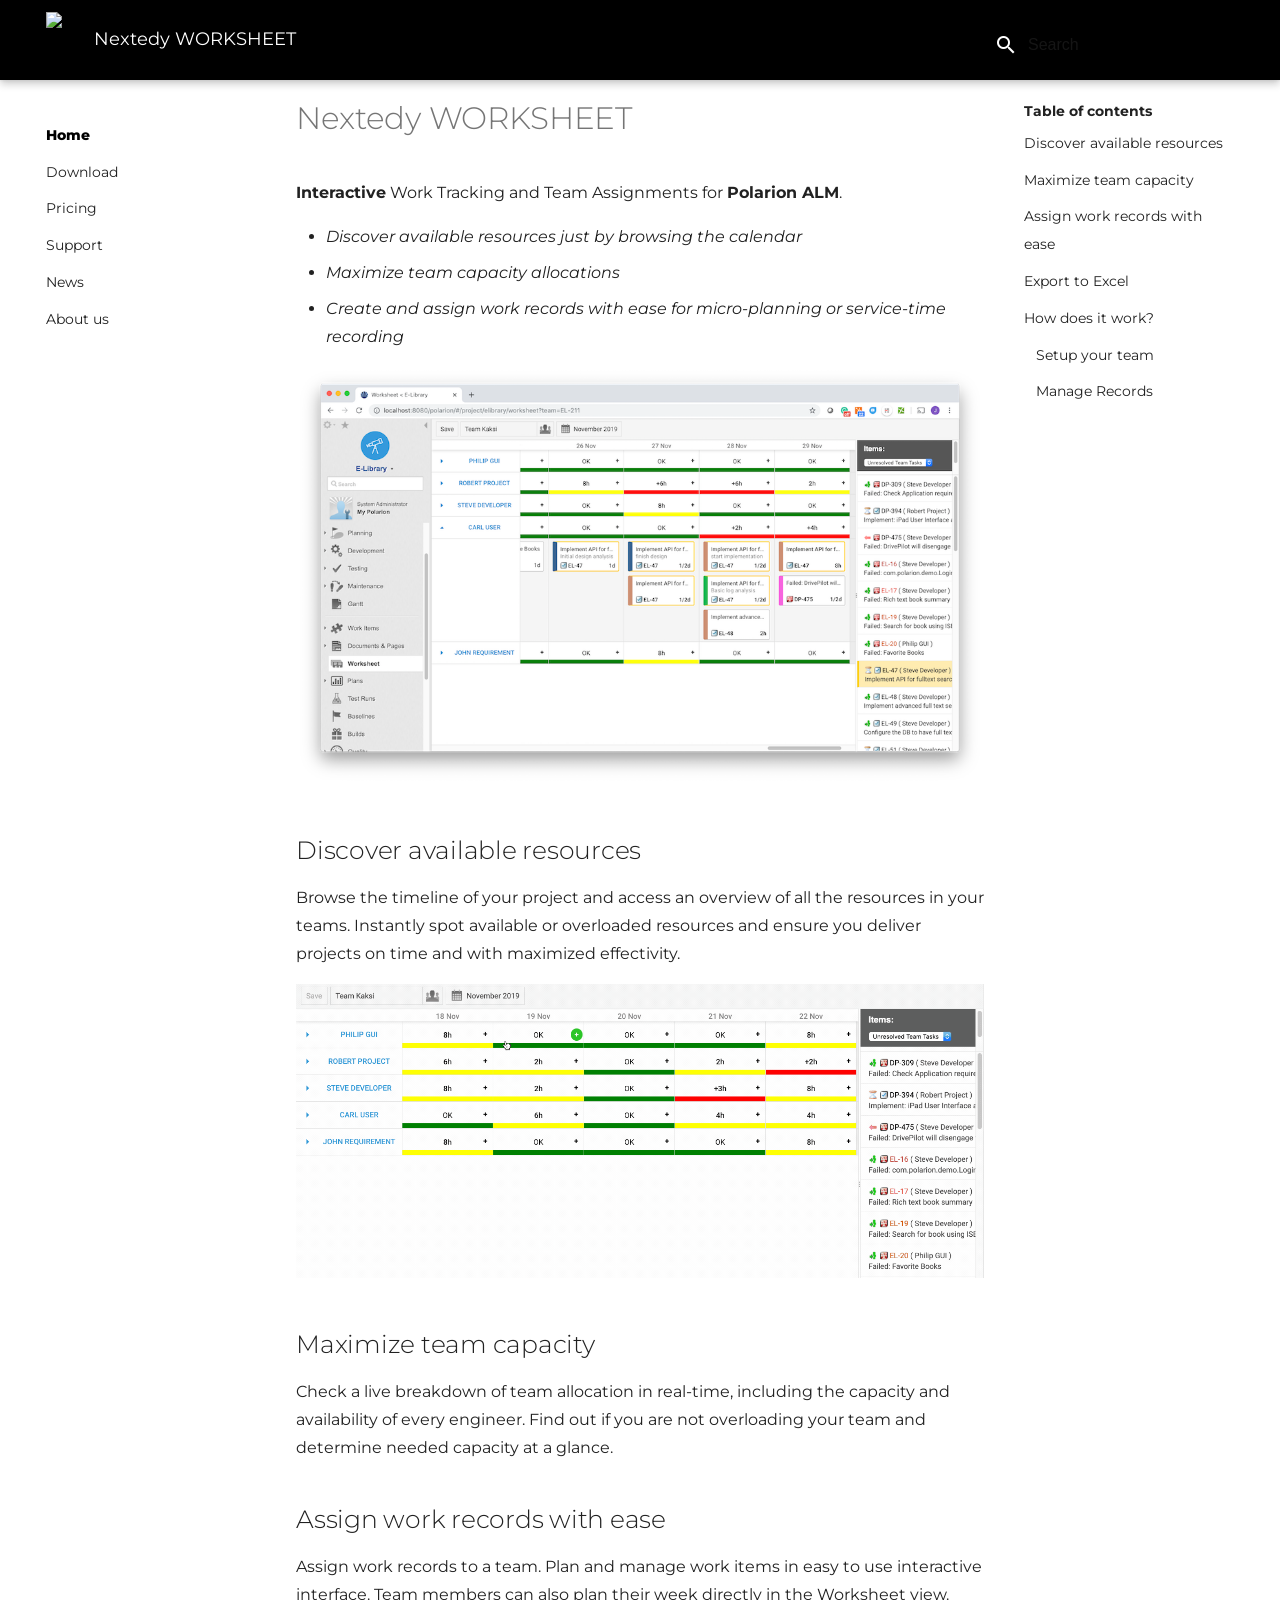
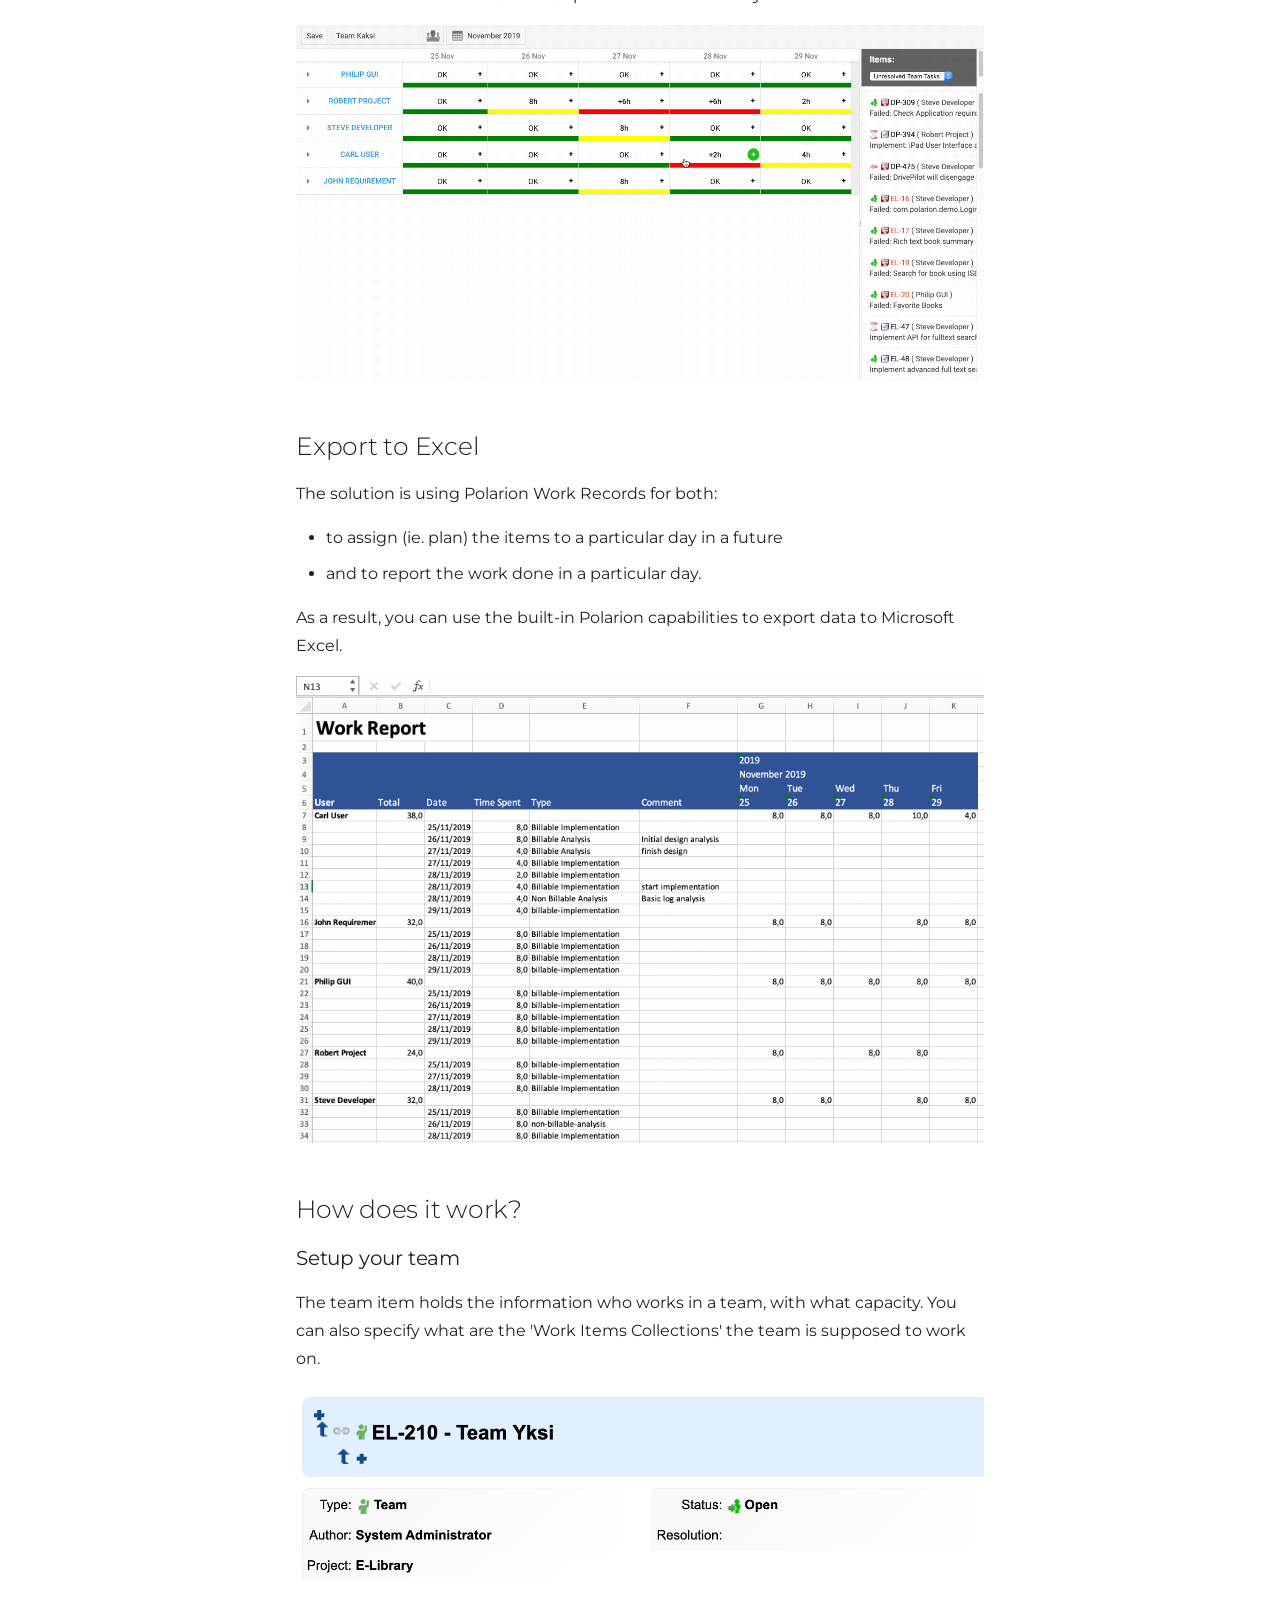
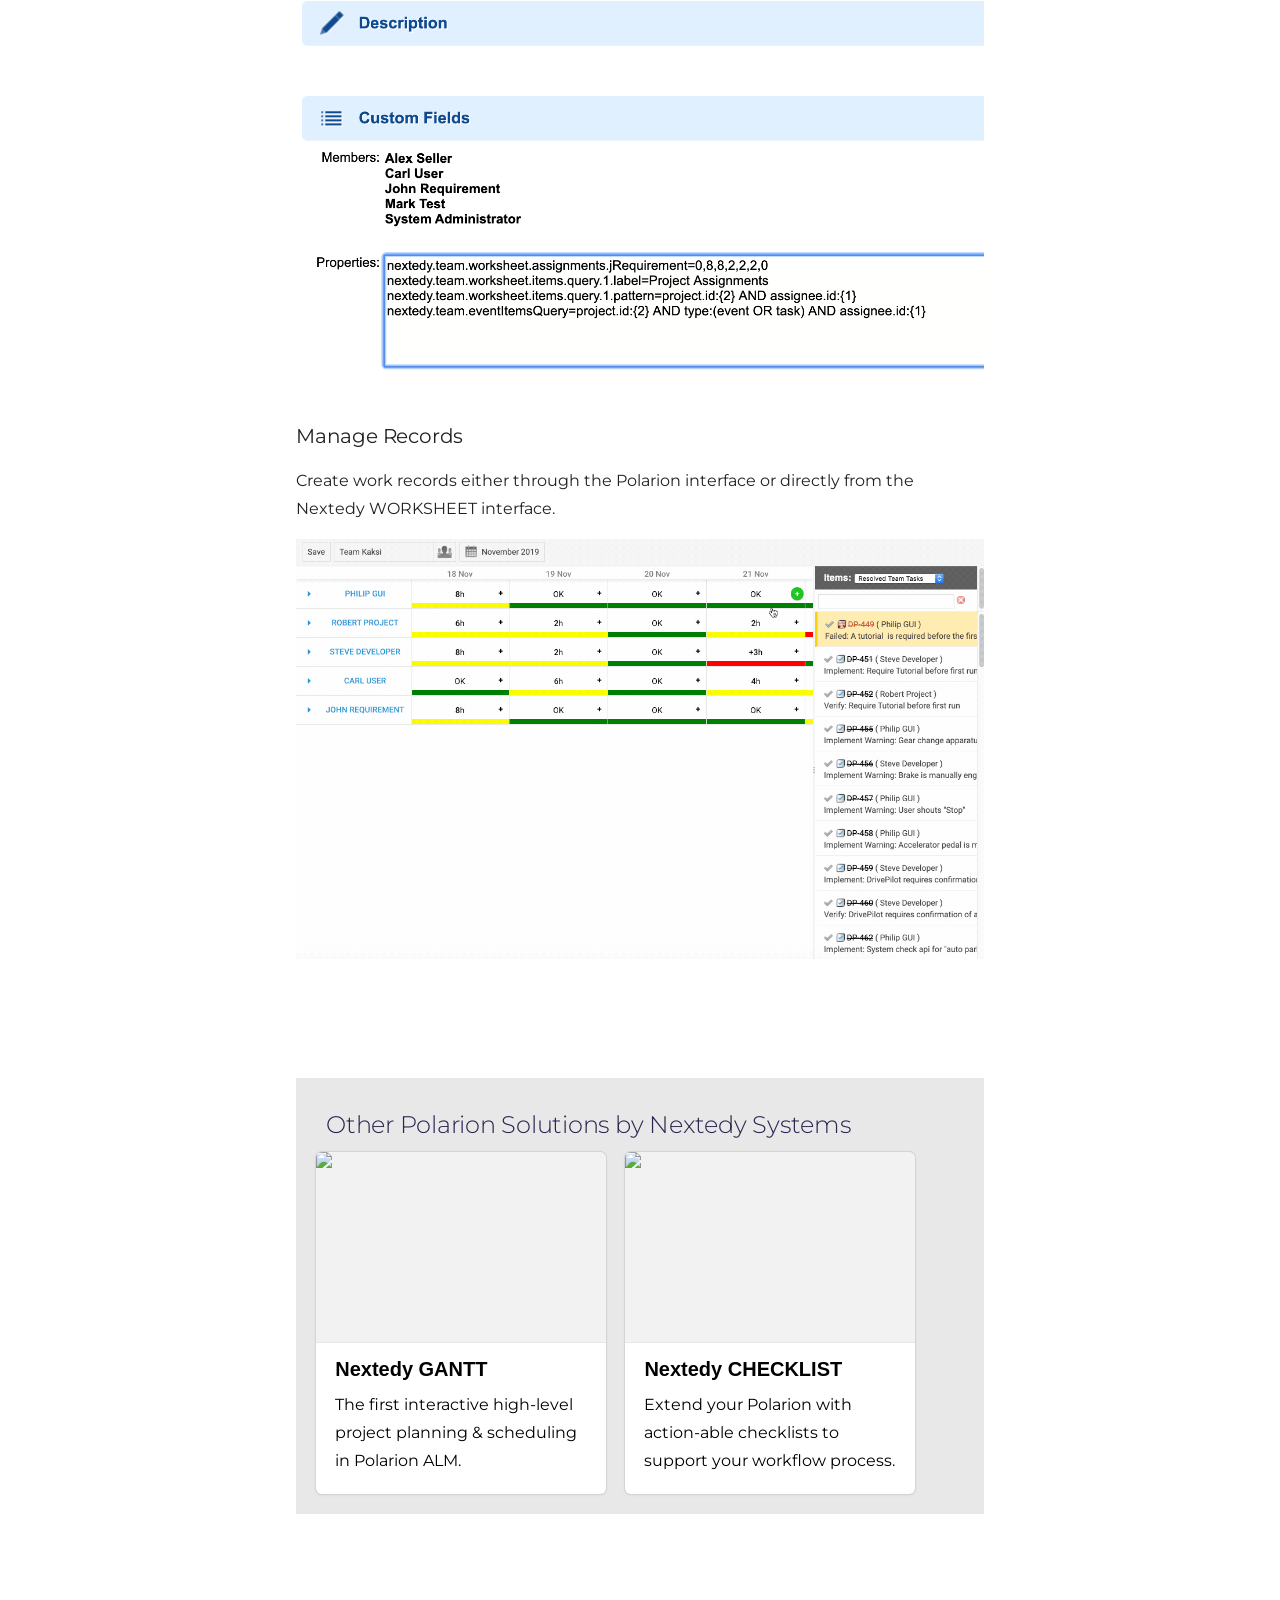
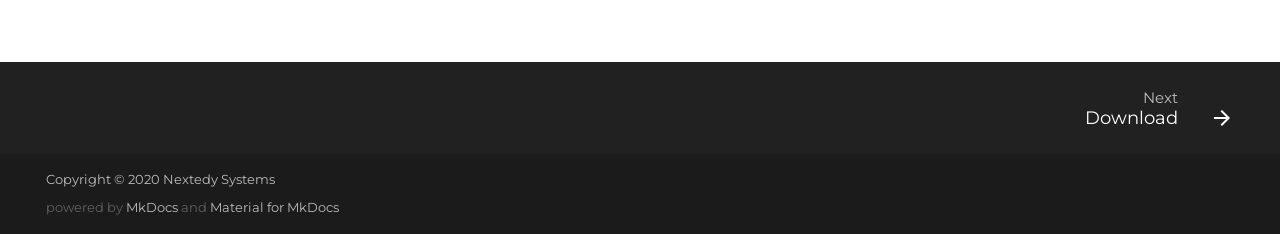
==== commit 07fc79bb: "Deployed c671681 with MkDocs version: 1.0.4" ====
--- a/index.html
+++ b/index.html
@@ -478,34 +478,33 @@
 new SimpleLightbox({elements: 'a.sshot'});
 </script>
 
-<div style="background-color: whitesmoke;padding:20px;">
+<p><br/><br/></p>
+<div class="who-banner othersolution" >
 <h2> Other Polarion Solutions by Nextedy Systems</h2>
-
-<div class="card">
-  <a href="https://gantt.nextedy.com/">
-  <div class="picture">
-  <img src="https://gantt.nextedy.com/img/resource-panel.png" alt="Avatar" style="width:100%">
+<div class="ui link cards">
+  <div class="card" >
+    <div class="image">
+      <img src="https://gantt.nextedy.com/img/resource-panel.png">
+    </div>
+    <div class="content">
+      <div class="header"><a href="https://gantt.nextedy.com">Nextedy GANTT</a></div>      
+      <div class="description">
+       <a href="https://gantt.nextedy.com">The first interactive high-level project planning & scheduling in Polarion ALM.</a>
+      </div>
+    </div> 
   </div>
-  <div class="container">
-    <h4><b>Nextedy GANTT</b></h4>
-    <p>The first interactive high-level project planning & scheduling in Polarion ALM.</p>
+  <div class="card" >
+    <div class="image">
+      <img src="https://checklist.nextedy.com/img/checklist.png">
+    </div>
+    <div class="content">
+      <div class="header"><a href="https://checklist.nextedy.com">Nextedy CHECKLIST</a></div>      
+      <div class="description">
+       <a href="https://checklist.nextedy.com">Extend your Polarion with action-able checklists to support your workflow process.</a>
+      </div>
+    </div> 
   </div>
-  </a>
 </div>
-
-<div class="card">
-  <a href="https://checklist.nextedy.com/">
-    <div class="picture">
-  <img src="https://checklist.nextedy.com/img/checklist.png" alt="Avatar" style="width:100%">
-    </div>
-  <div class="container">
-    <h4><b>Nextedy CHECKLIST</b></h4>
-    <p>Extend your Polarion with action-able checklists to support your workflow process.</p>
-  </div>
-  </a>
-</div>
-<div style="clear: both;"></div>
-
 </div>
 
 <p><br/><br/><br/></p>
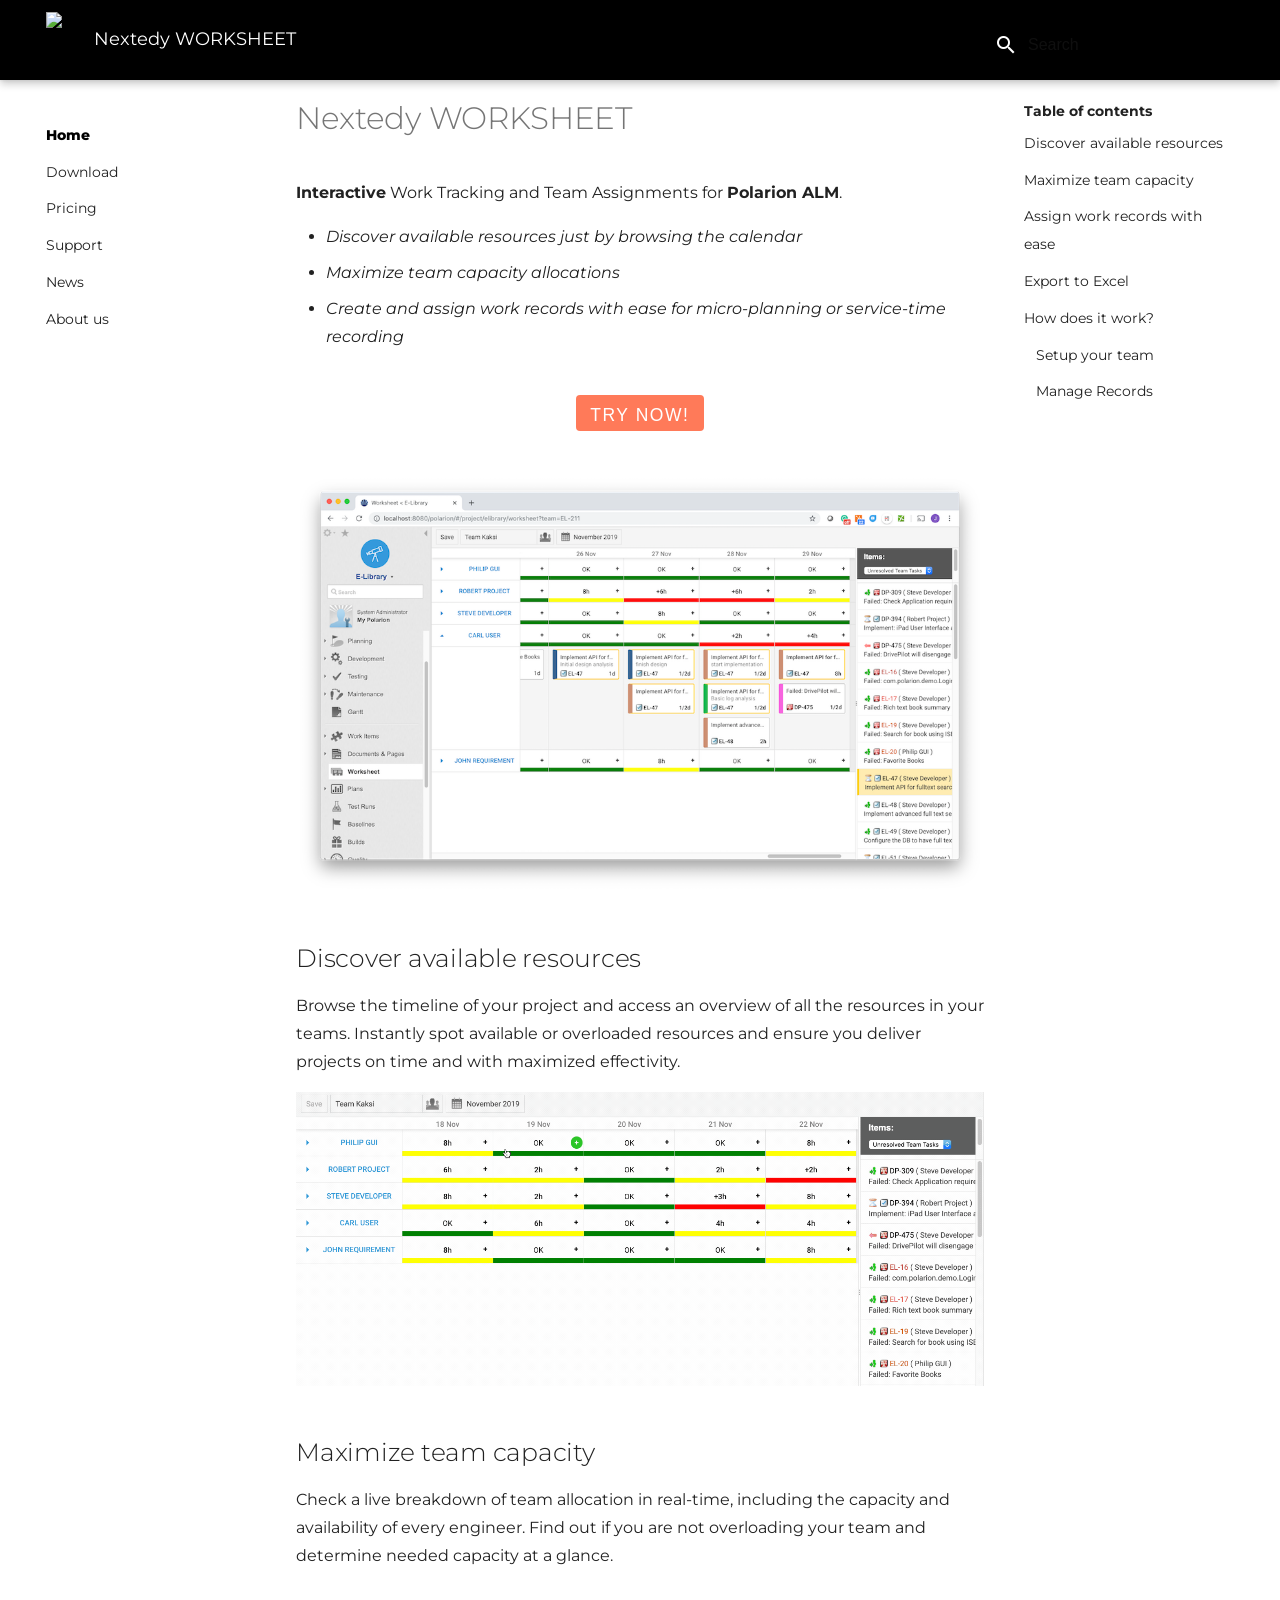
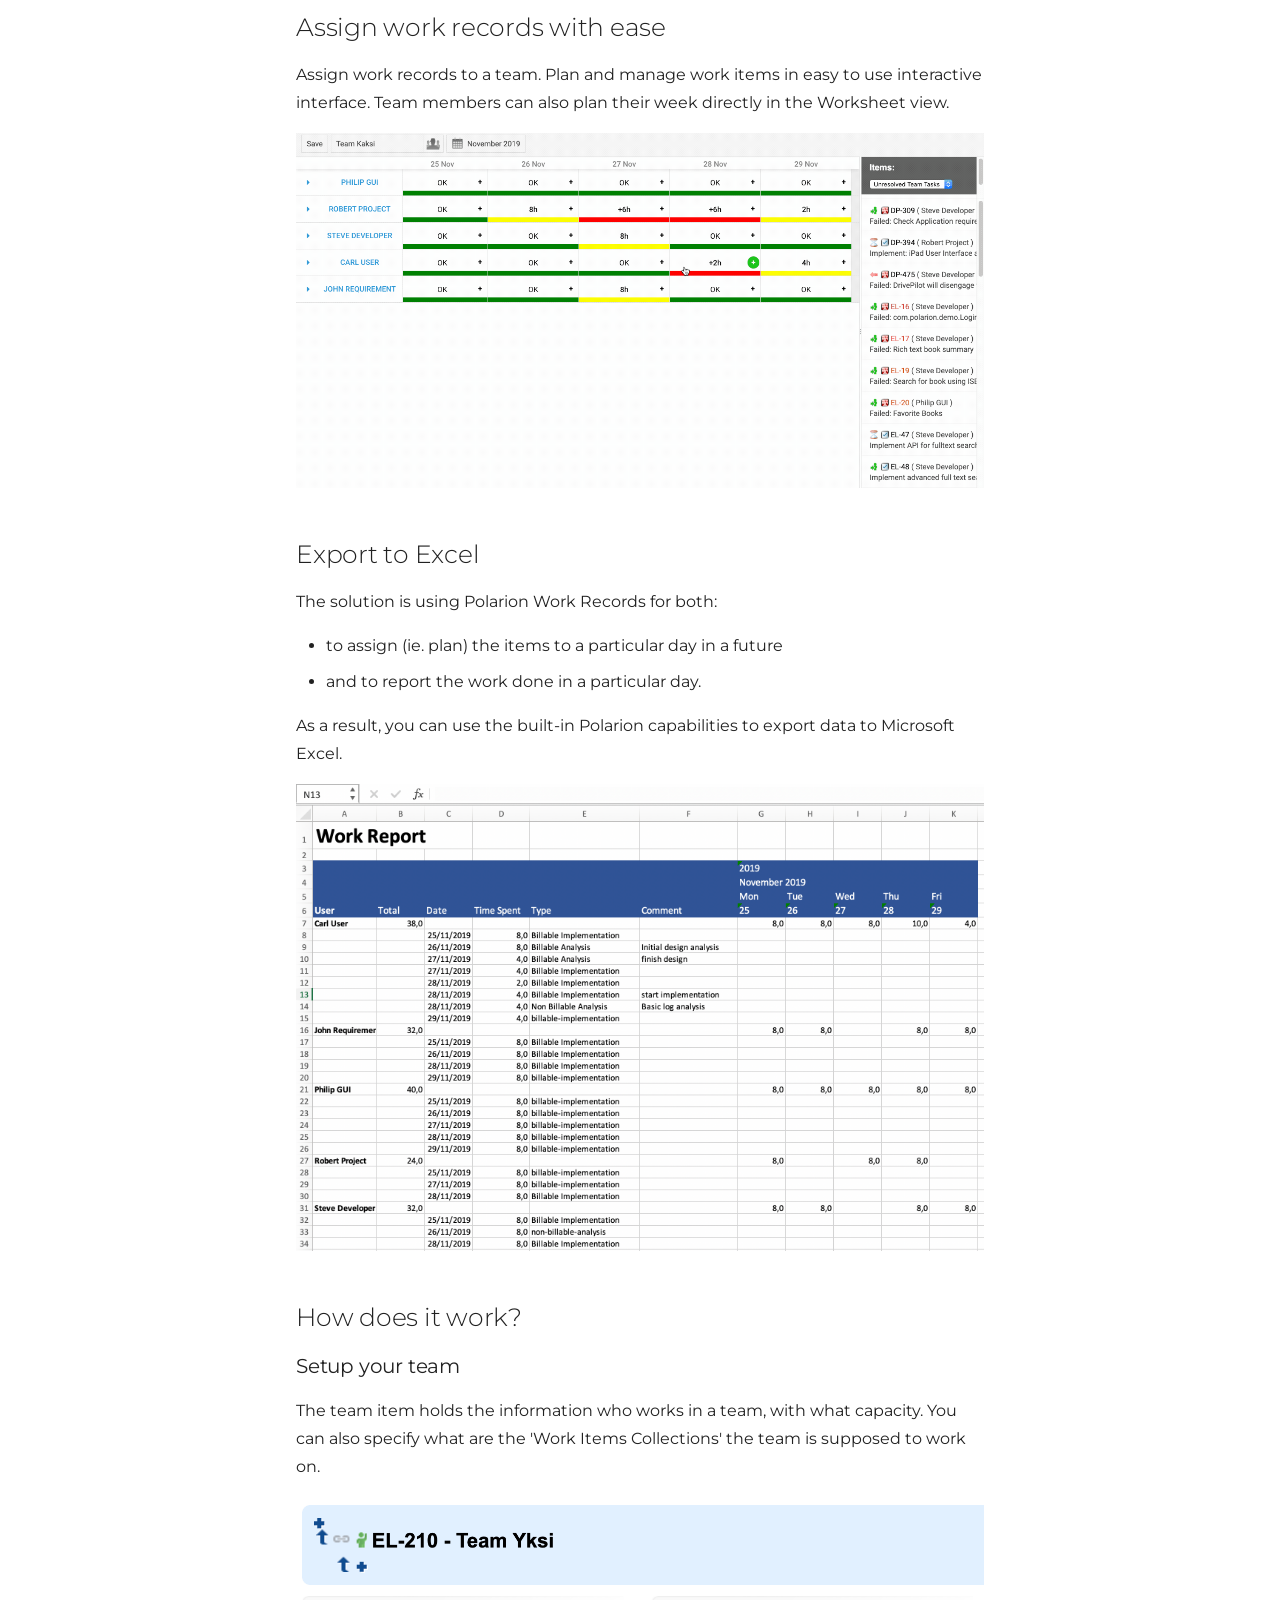
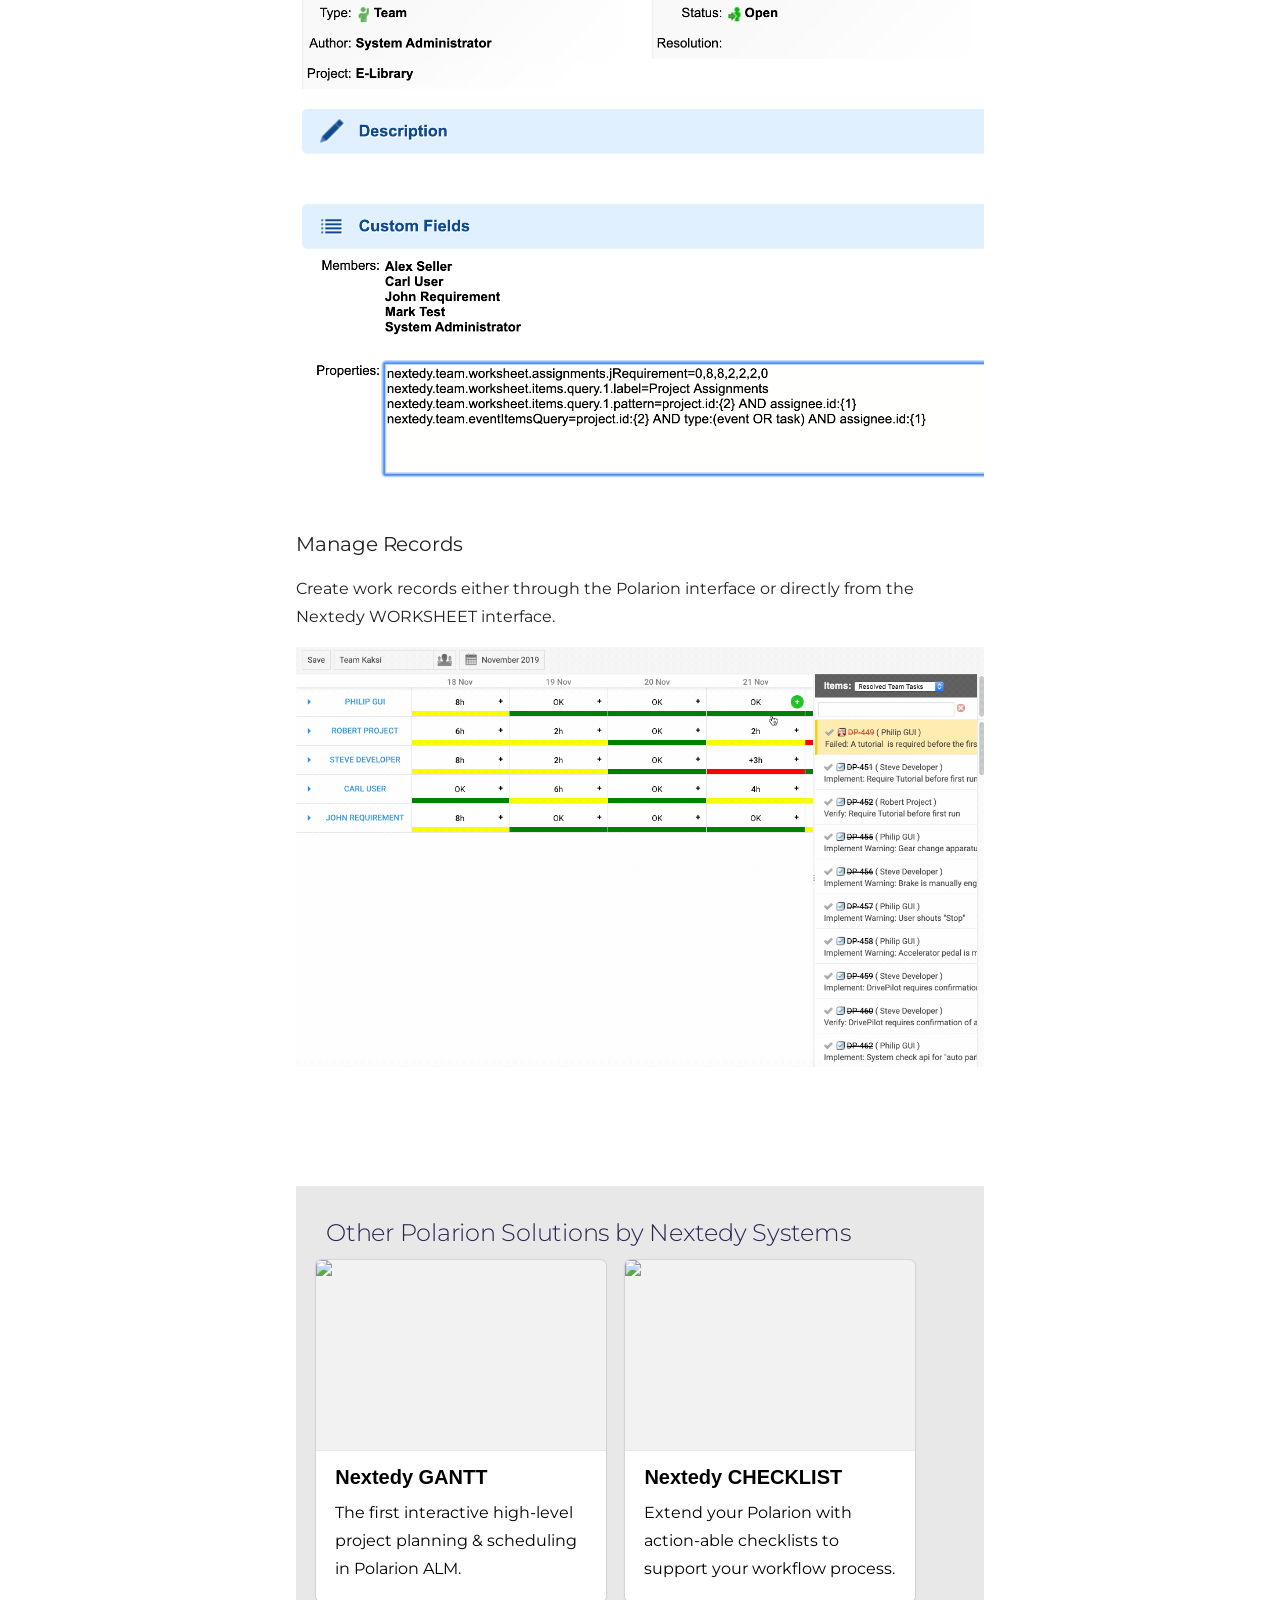
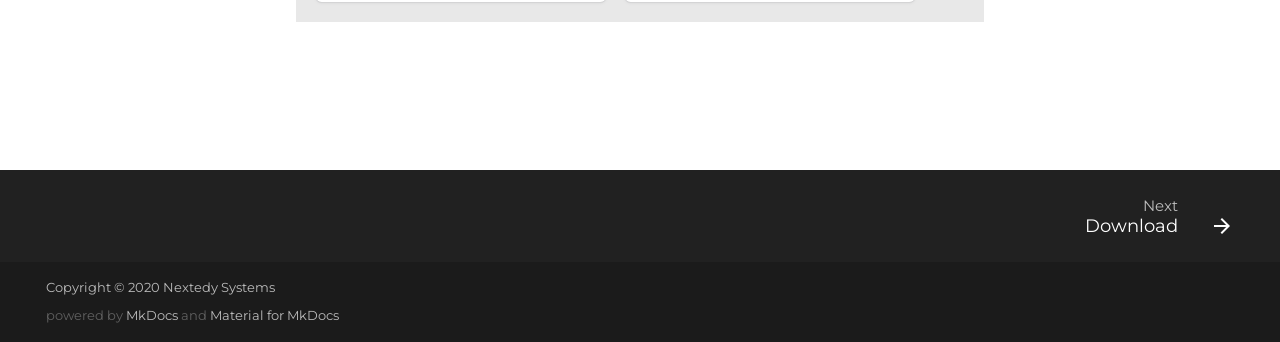
==== commit e7688458: "Deployed 1055fa1 with MkDocs version: 1.0.4" ====
--- a/index.html
+++ b/index.html
@@ -449,6 +449,15 @@
 <li><em>Maximize team capacity allocations</em></li>
 <li><em>Create and assign work records with ease for micro-planning or service-time recording</em></li>
 </ul>
+<div id="download-button" >
+<center ><br/>
+<a href="./download">
+<button class="mdc-button">&nbsp;Try Now!&nbsp;</button>
+</a>
+</center>
+<br>
+</div>
+
 <p><a class="sshot" href="/img/worksheet-all.png" title="Worksheet in Polarion ALM"><img src="/img/worksheet-all-thumb.png" alt="Worksheet in Polarion ALM" /></a></p>
 <h2 id="discover-available-resources">Discover available resources</h2>
 <p>Browse the timeline of your project and access an overview of all the resources in your teams. Instantly spot available or overloaded resources and ensure you deliver projects on time and with maximized effectivity. </p>
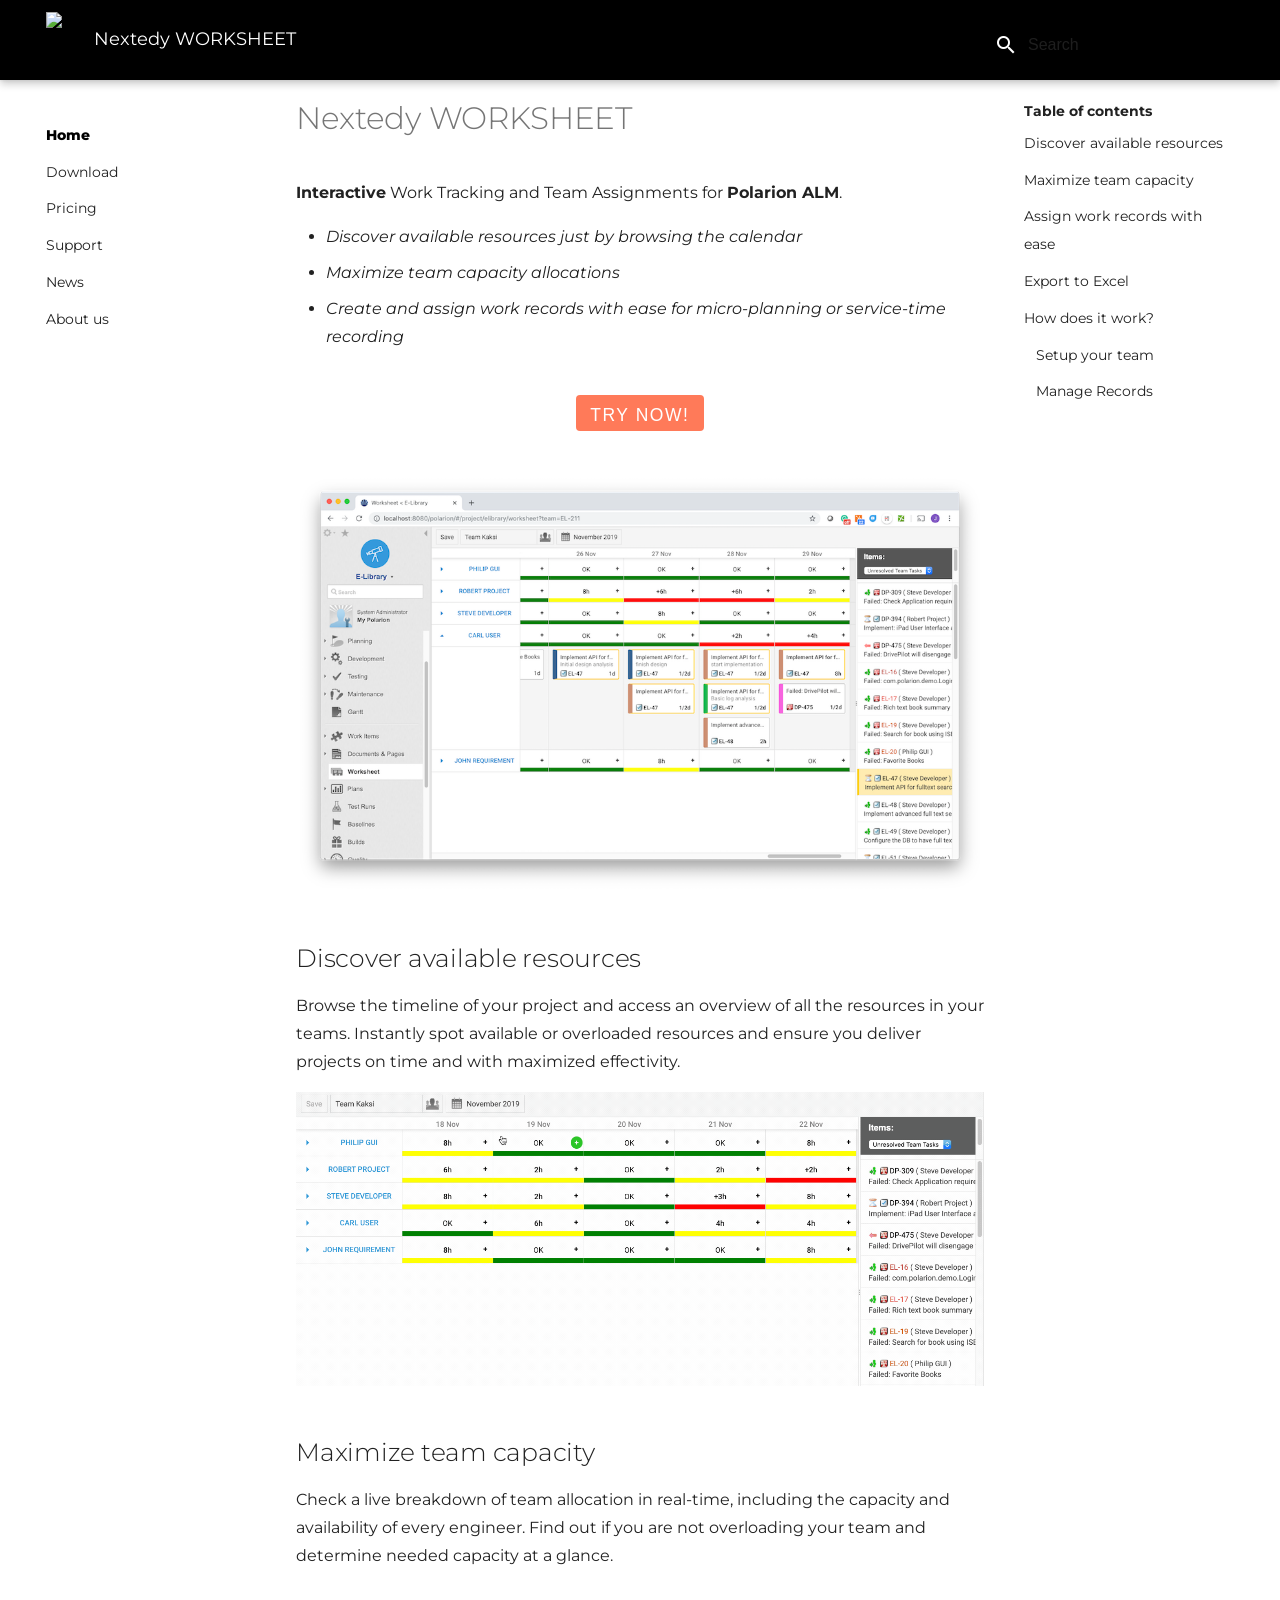
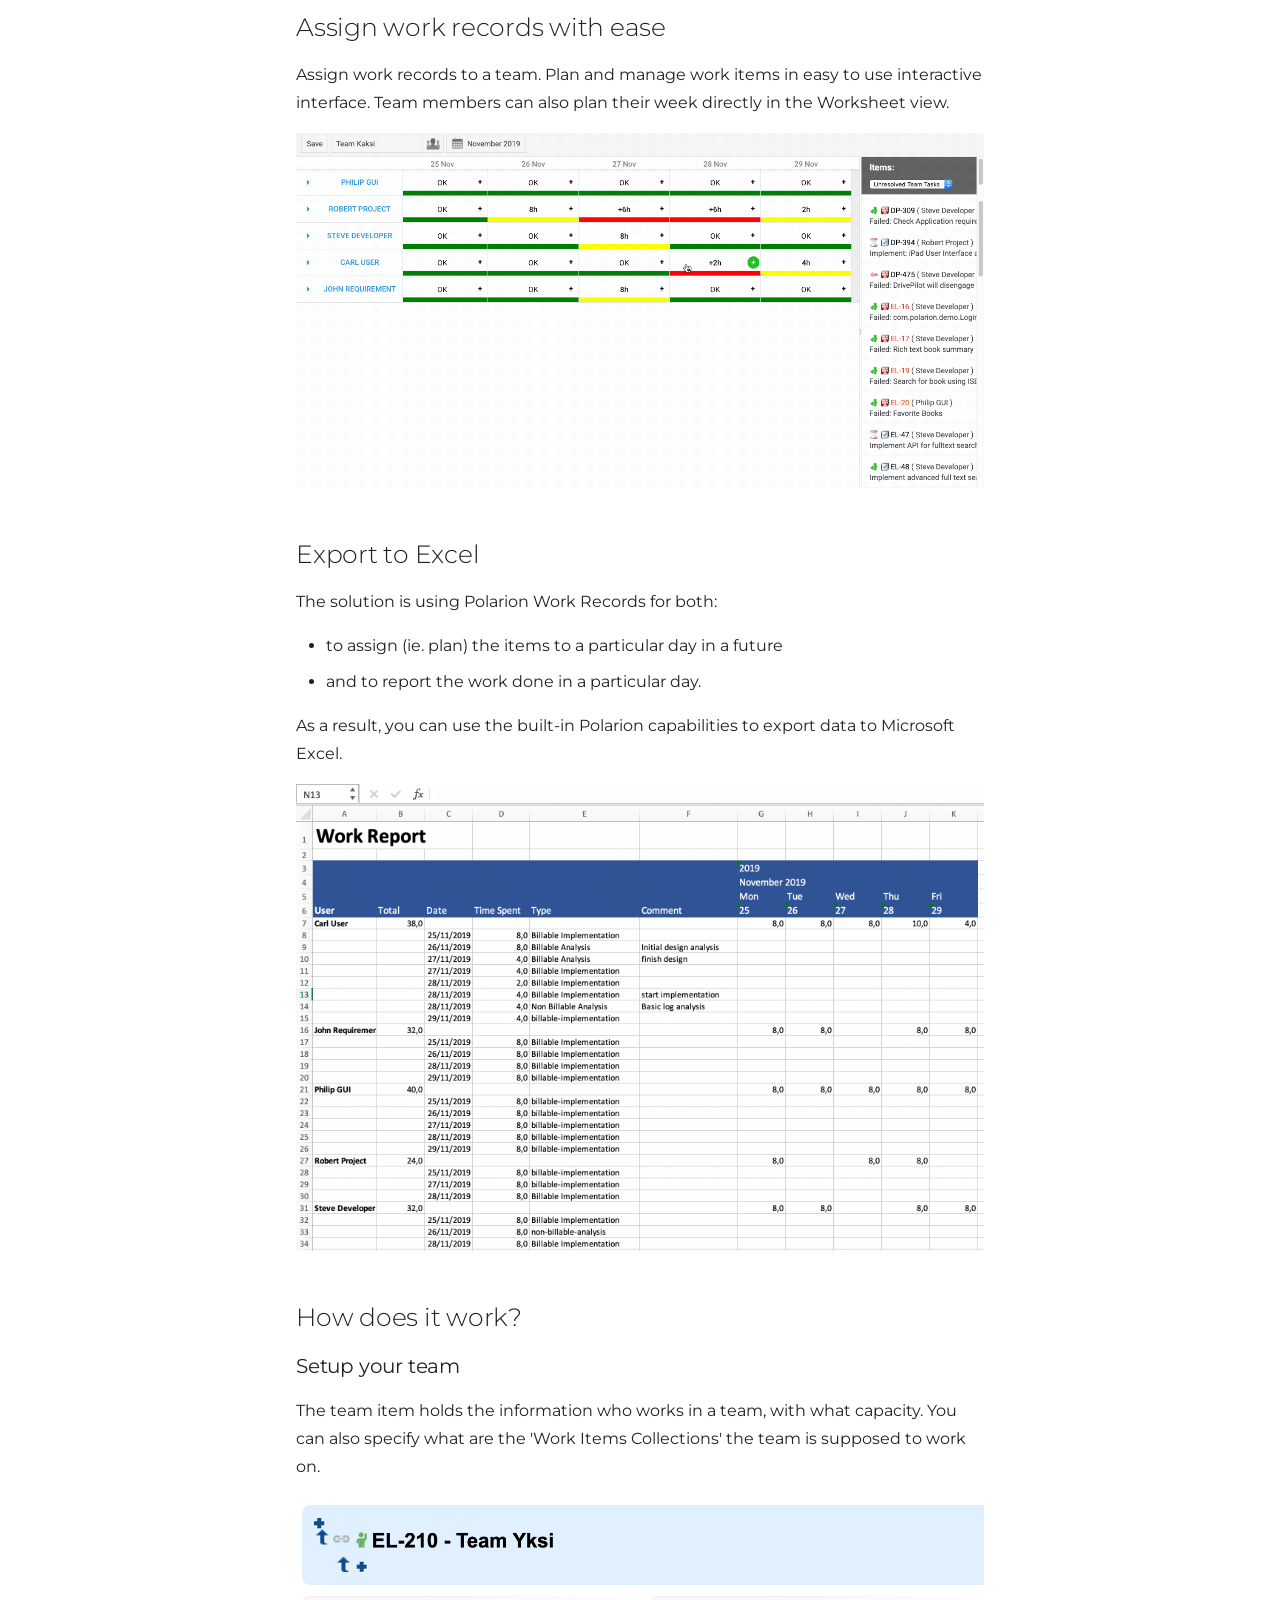
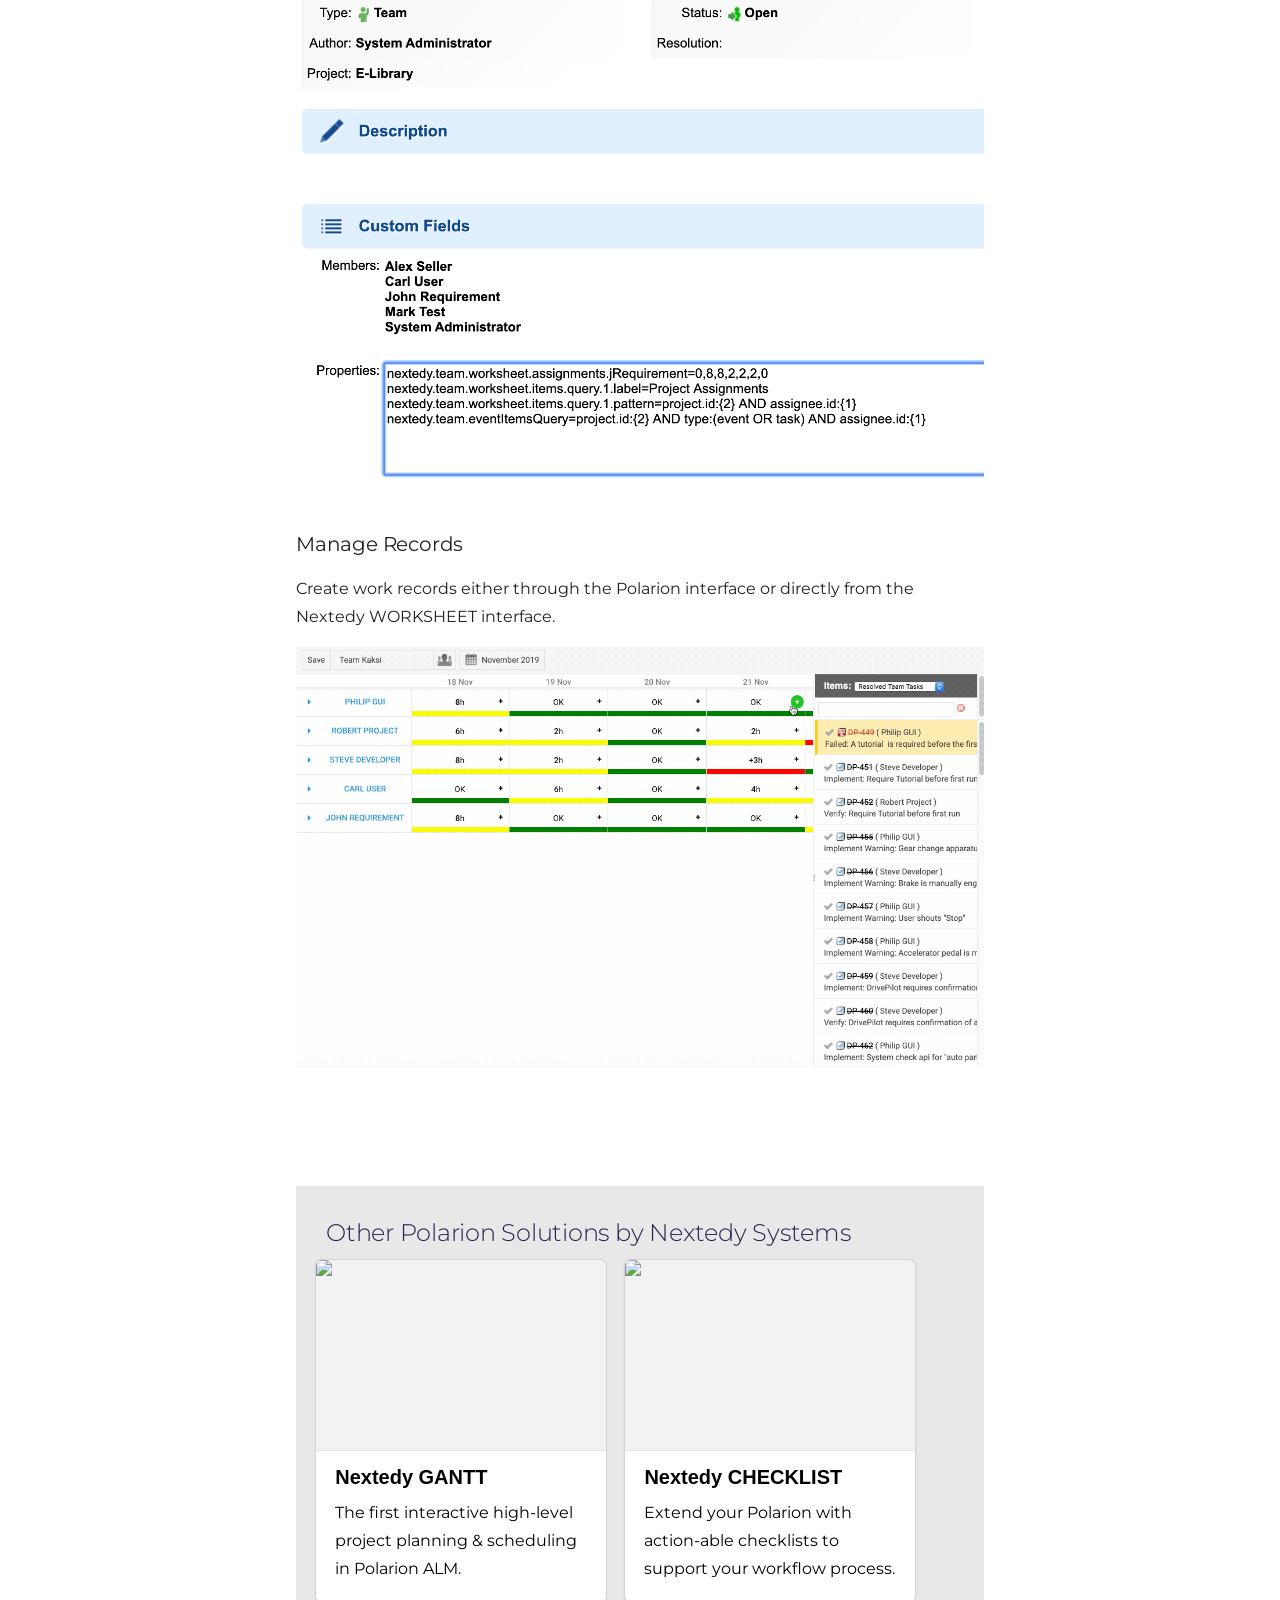
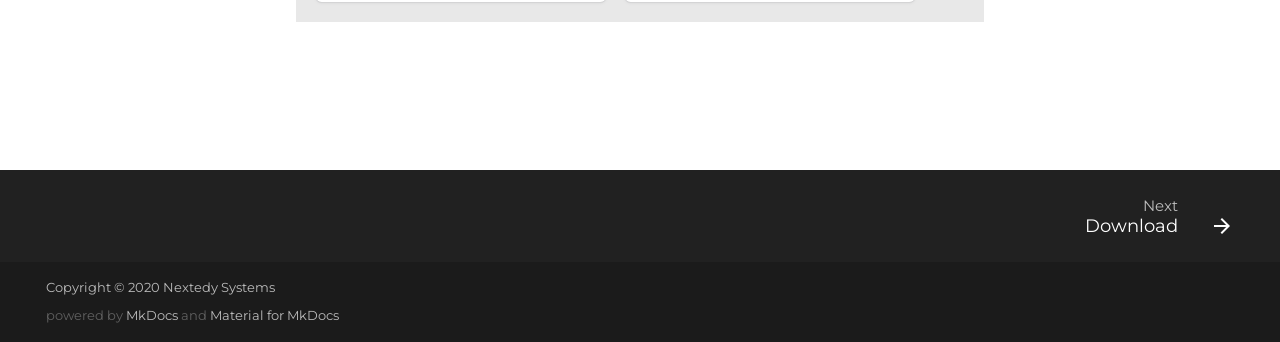
==== commit 5d94542e: "Deployed 45f30d7 with MkDocs version: 1.0.4" ====
--- a/index.html
+++ b/index.html
@@ -84,11 +84,11 @@
 
     
 <link href="https://fonts.googleapis.com/css?family=Montserrat&display=swap" rel="stylesheet">
-<link href="/extra/simpleLightbox.min.css" rel="stylesheet">  	
-<script src="/extra/simpleLightbox.min.js" type="text/javascript"></script>
-<script src="/extra/jquery-3.1.1.min.js" type="text/javascript"></script>
-<link rel="stylesheet" type="text/css" href="/extra/semantic/dist/semantic.min.css">
-<script src="/extra/semantic/dist/semantic.min.js"></script>
+<link href="../extra/simpleLightbox.min.css" rel="stylesheet">  	
+<script src="../extra/simpleLightbox.min.js" type="text/javascript"></script>
+<script src="../extra/jquery-3.1.1.min.js" type="text/javascript"></script>
+<link rel="stylesheet" type="text/css" href="../extra/semantic/dist/semantic.min.css">
+<script src="../extra/semantic/dist/semantic.min.js"></script>
 
   </head>
   
--- a/extra/extra.css
+++ b/extra/extra.css
@@ -4,12 +4,10 @@
 	line-height: 28px;
 	font-weight: 400;
 }
-
 code {
 	font-weight: 600;
 	ffont-size: 1em !important;
 }
-
 .md-typeset .admonition, .md-typeset details {
 	font-size: 1em !important;
 }
@@ -155,16 +153,29 @@
     vertical-align: top;
 }
 
-.card {
-  /* Add shadows to create the "card" effect */
-  box-shadow: 0 4px 8px 0 rgba(0,0,0,0.2);
-  transition: 0.3s;
-   width:300px;
-  float: left;
-  margin:10px;
-  min-height: 400px;
-  background-color:white;
+.md-typeset .admonition, .md-typeset details {
+    box-shadow: none;
+  }
+.md-typeset .admonition>.admonition-title, .md-typeset .admonition>summary, .md-typeset details>.admonition-title, .md-typeset details>summary {
+    border-bottom: none;
+    background-color: white;
+    padding-left:10px;
+  }
+.md-typeset .admonition>.admonition-title:before, .md-typeset .admonition>summary:before, .md-typeset details>.admonition-title:before, .md-typeset details>summary:before {
+    position: absolute;
+    left: 0rem;
+    color: #448aff;
+    font-size: 1rem;
+    content: "";
 }
+.md-typeset .admonition.info>.admonition-title, .md-typeset .admonition.info>summary, .md-typeset .admonition.todo>.admonition-title, .md-typeset .admonition.todo>summary, .md-typeset details.info>.admonition-title, .md-typeset details.info>summary, .md-typeset details.todo>.admonition-title, .md-typeset details.todo>summary {
+    border-bottom-color: rgba(0,184,212,.1);
+    background-color: white;
+}
+.md-typeset .admonition.info>.admonition-title:before, .md-typeset .admonition.info>summary:before, .md-typeset .admonition.todo>.admonition-title:before, .md-typeset .admonition.todo>summary:before, .md-typeset details.info>.admonition-title:before, .md-typeset details.info>summary:before, .md-typeset details.todo>.admonition-title:before, .md-typeset details.todo>summary:before {
+    content: "";
+}
+
 .card a{
 	color:black;
 }
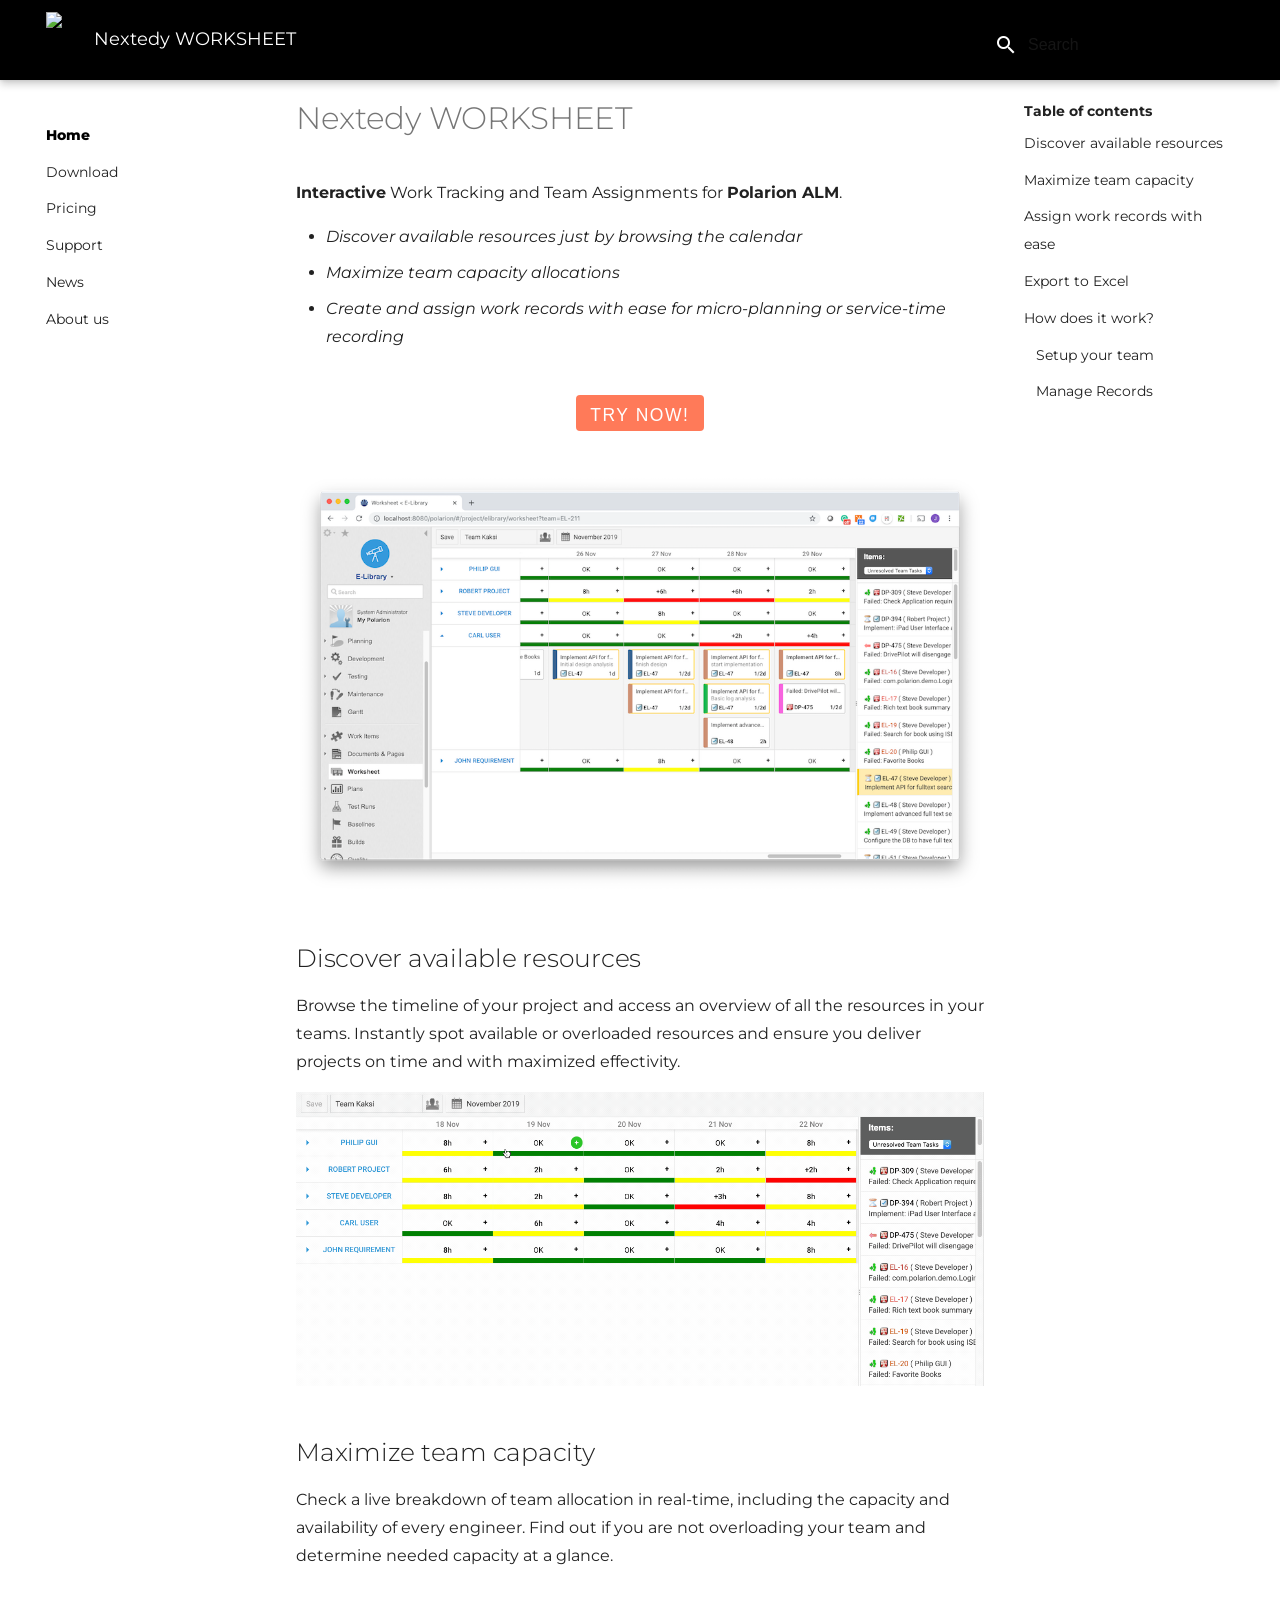
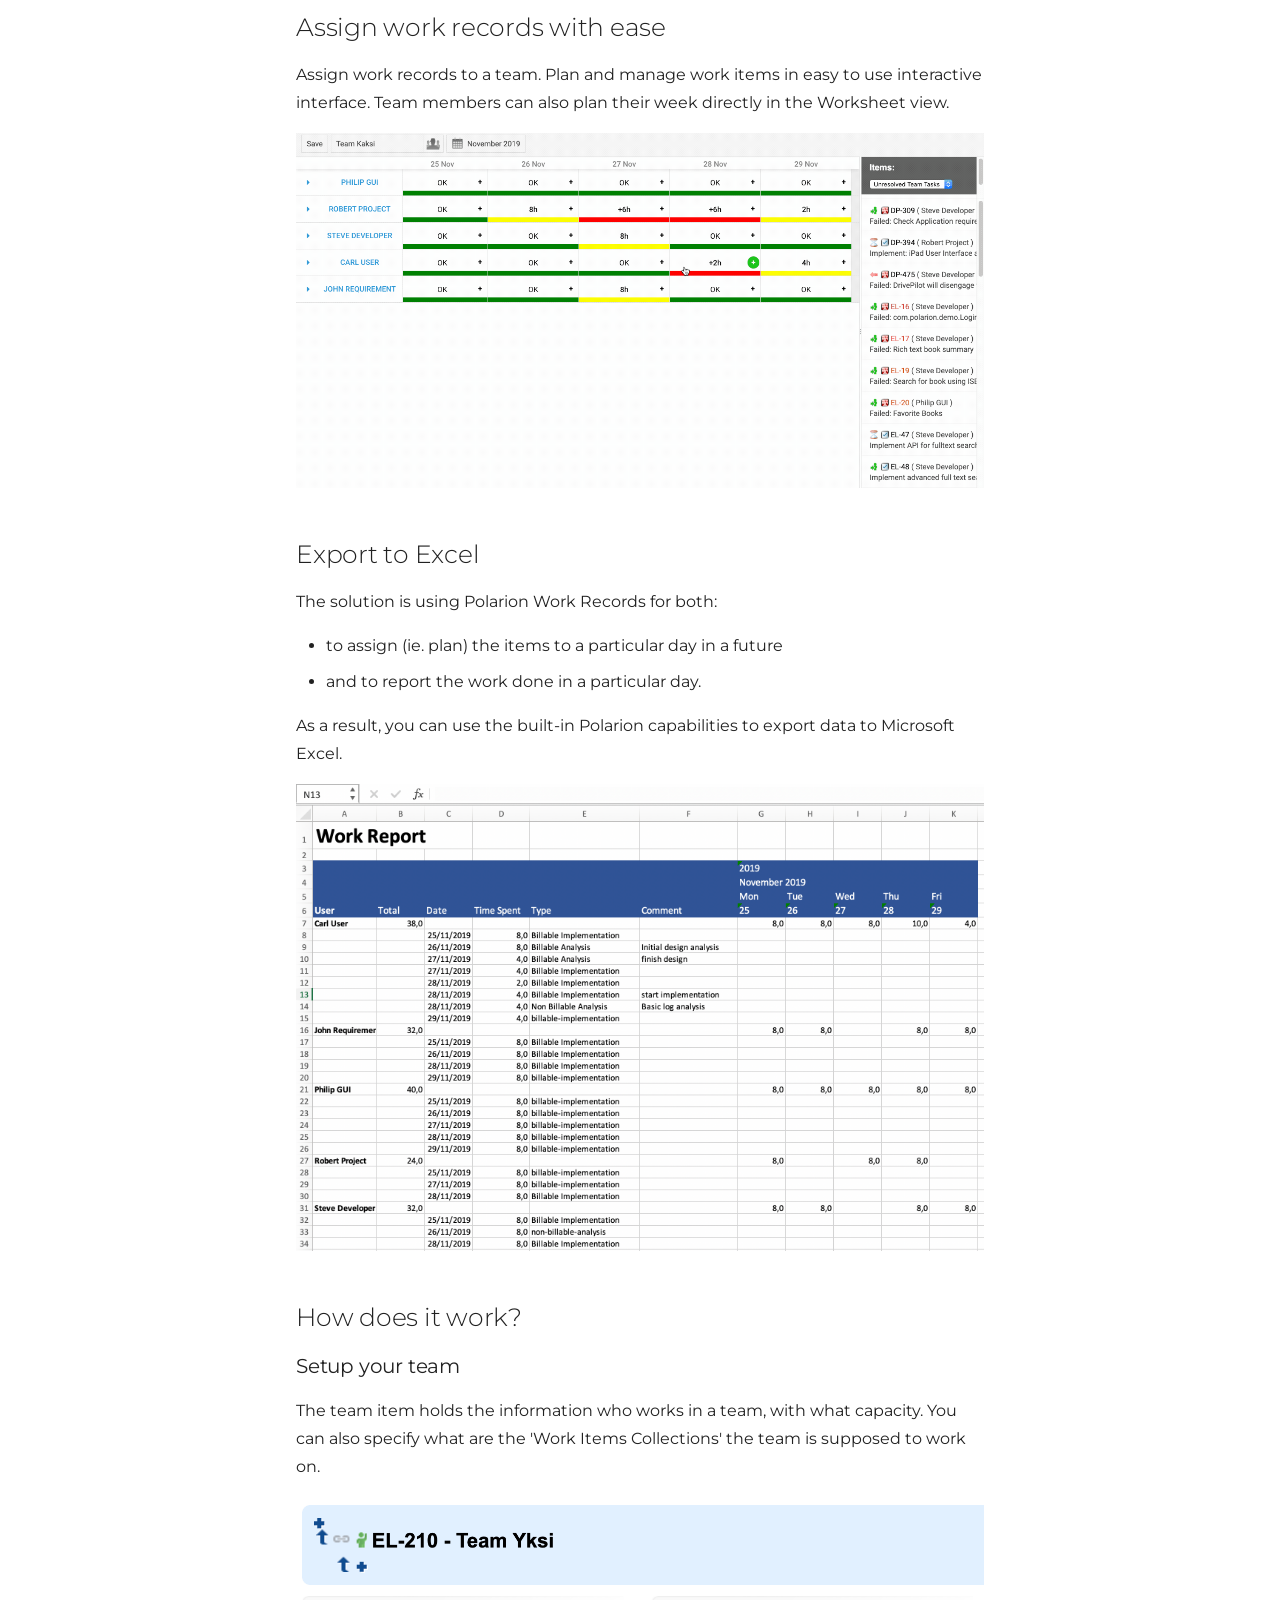
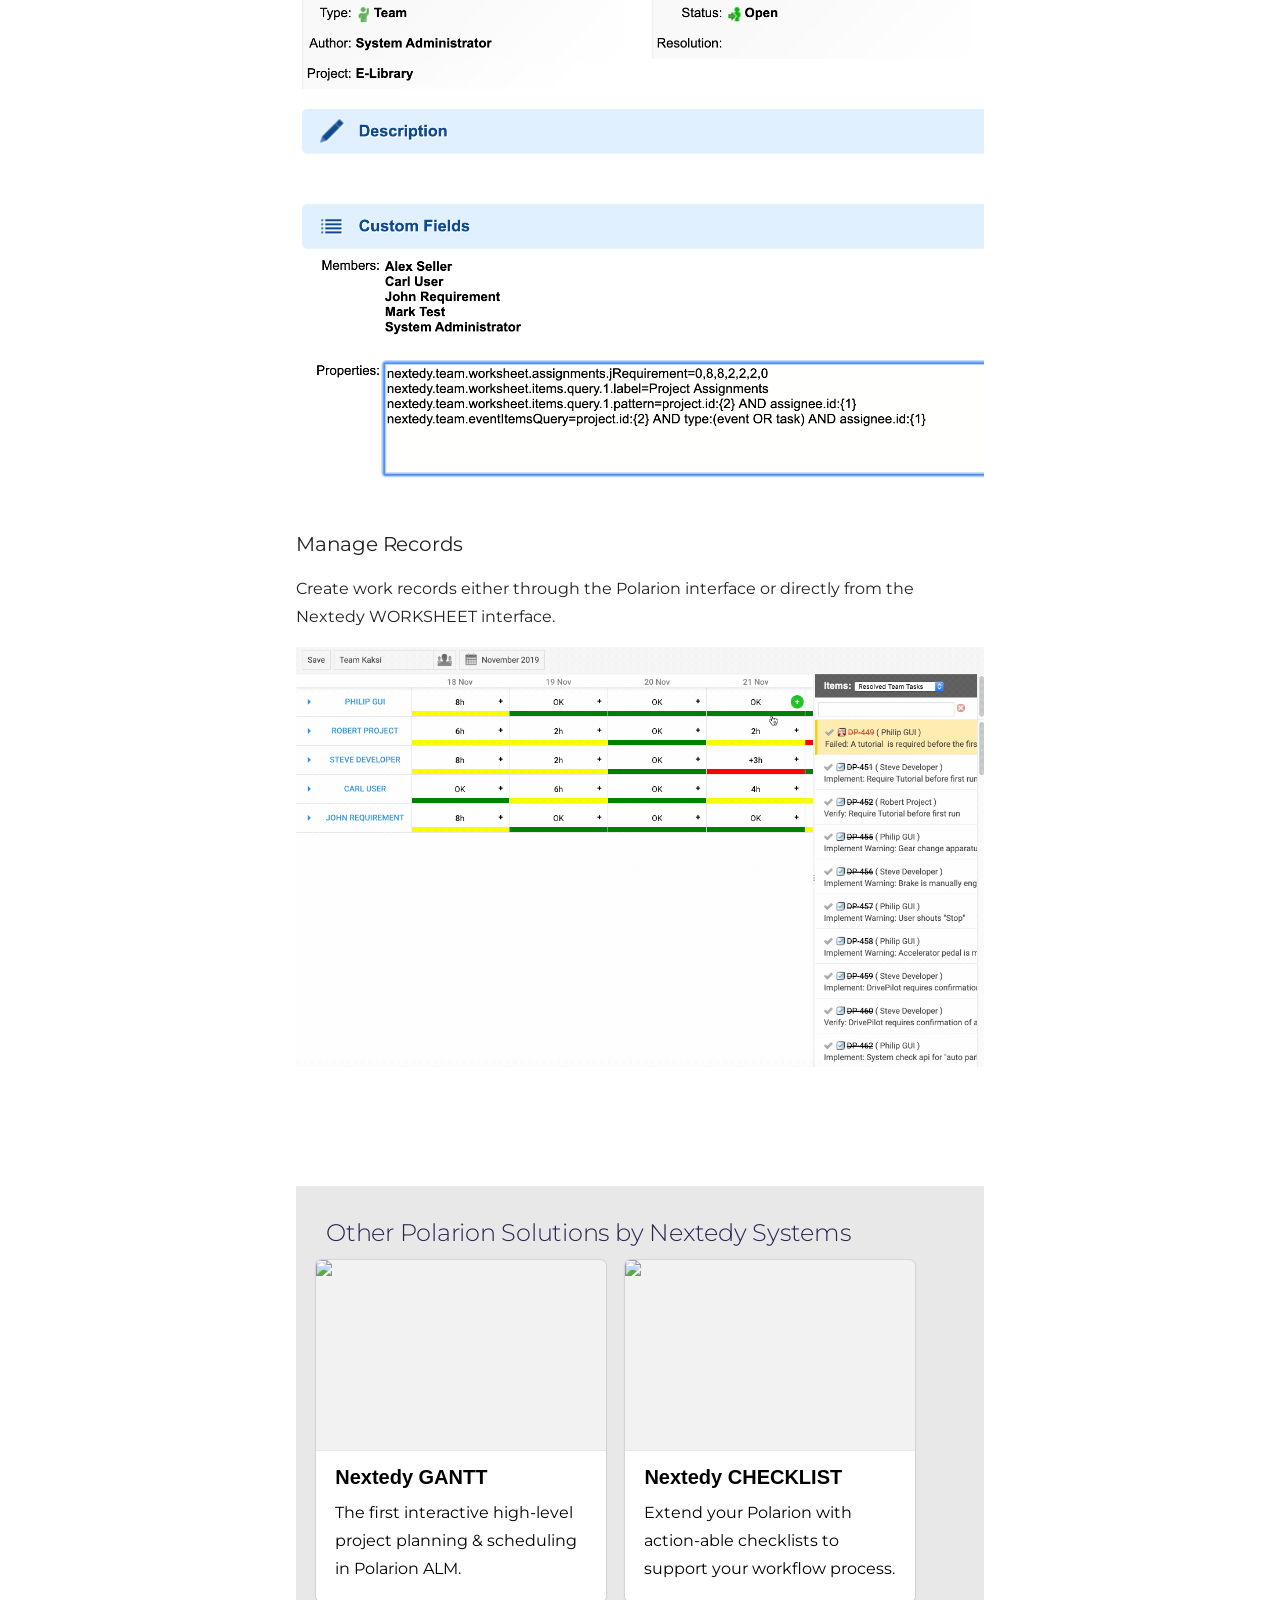
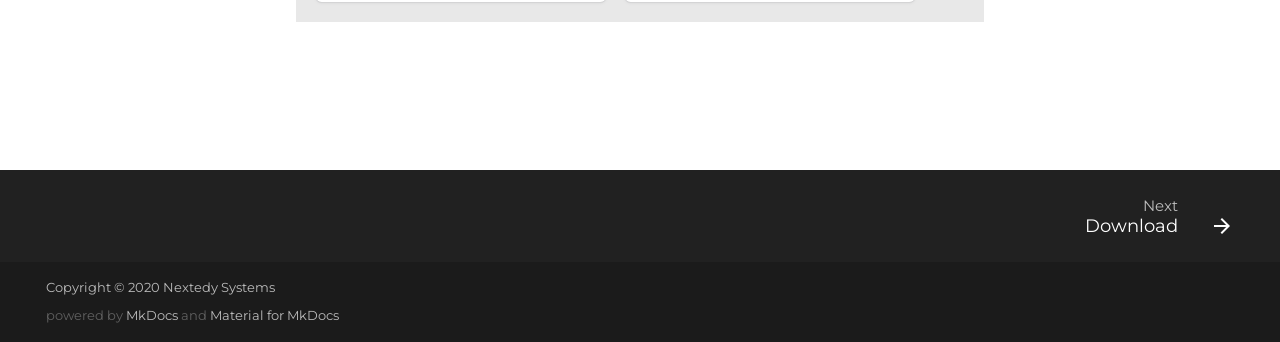
==== commit ecf5fbc7: "Deployed 6c12f2f with MkDocs version: 1.0.4" ====
--- a/index.html
+++ b/index.html
@@ -66,6 +66,10 @@
     
     
       <link rel="stylesheet" href="extra/extra.css">
+    
+      <link rel="stylesheet" href="extra/simpleLightbox.min.css">
+    
+      <link rel="stylesheet" href="extra/semantic/dist/semantic.min.css">
     
     
     
@@ -84,11 +88,7 @@
 
     
 <link href="https://fonts.googleapis.com/css?family=Montserrat&display=swap" rel="stylesheet">
-<link href="../extra/simpleLightbox.min.css" rel="stylesheet">  	
-<script src="../extra/simpleLightbox.min.js" type="text/javascript"></script>
-<script src="../extra/jquery-3.1.1.min.js" type="text/javascript"></script>
-<link rel="stylesheet" type="text/css" href="../extra/semantic/dist/semantic.min.css">
-<script src="../extra/semantic/dist/semantic.min.js"></script>
+
 
   </head>
   
@@ -582,6 +582,12 @@
       
         <script src="extra/extra.js"></script>
       
+        <script src="extra/simpleLightbox.min.js"></script>
+      
+        <script src="extra/jquery-3.1.1.min.js"></script>
+      
+        <script src="extra/semantic/dist/semantic.min.js"></script>
+      
     
   </body>
 </html>
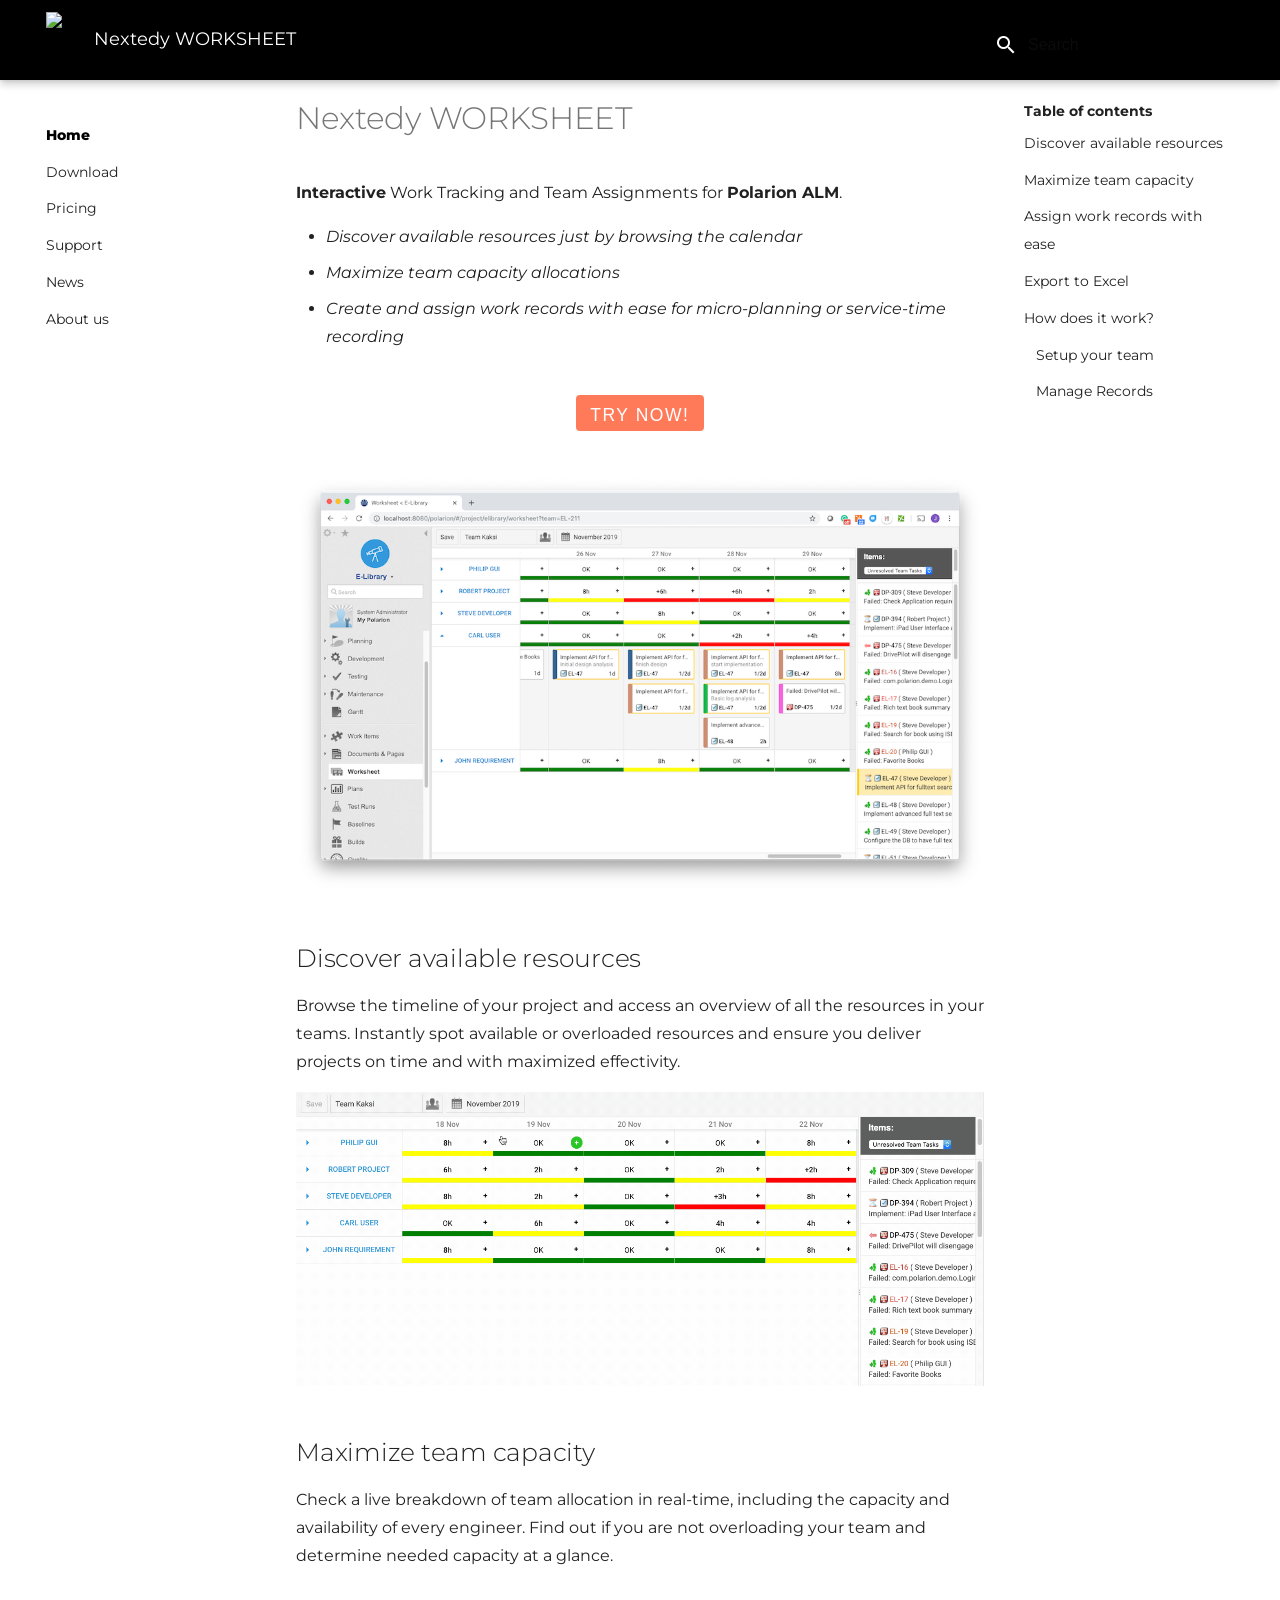
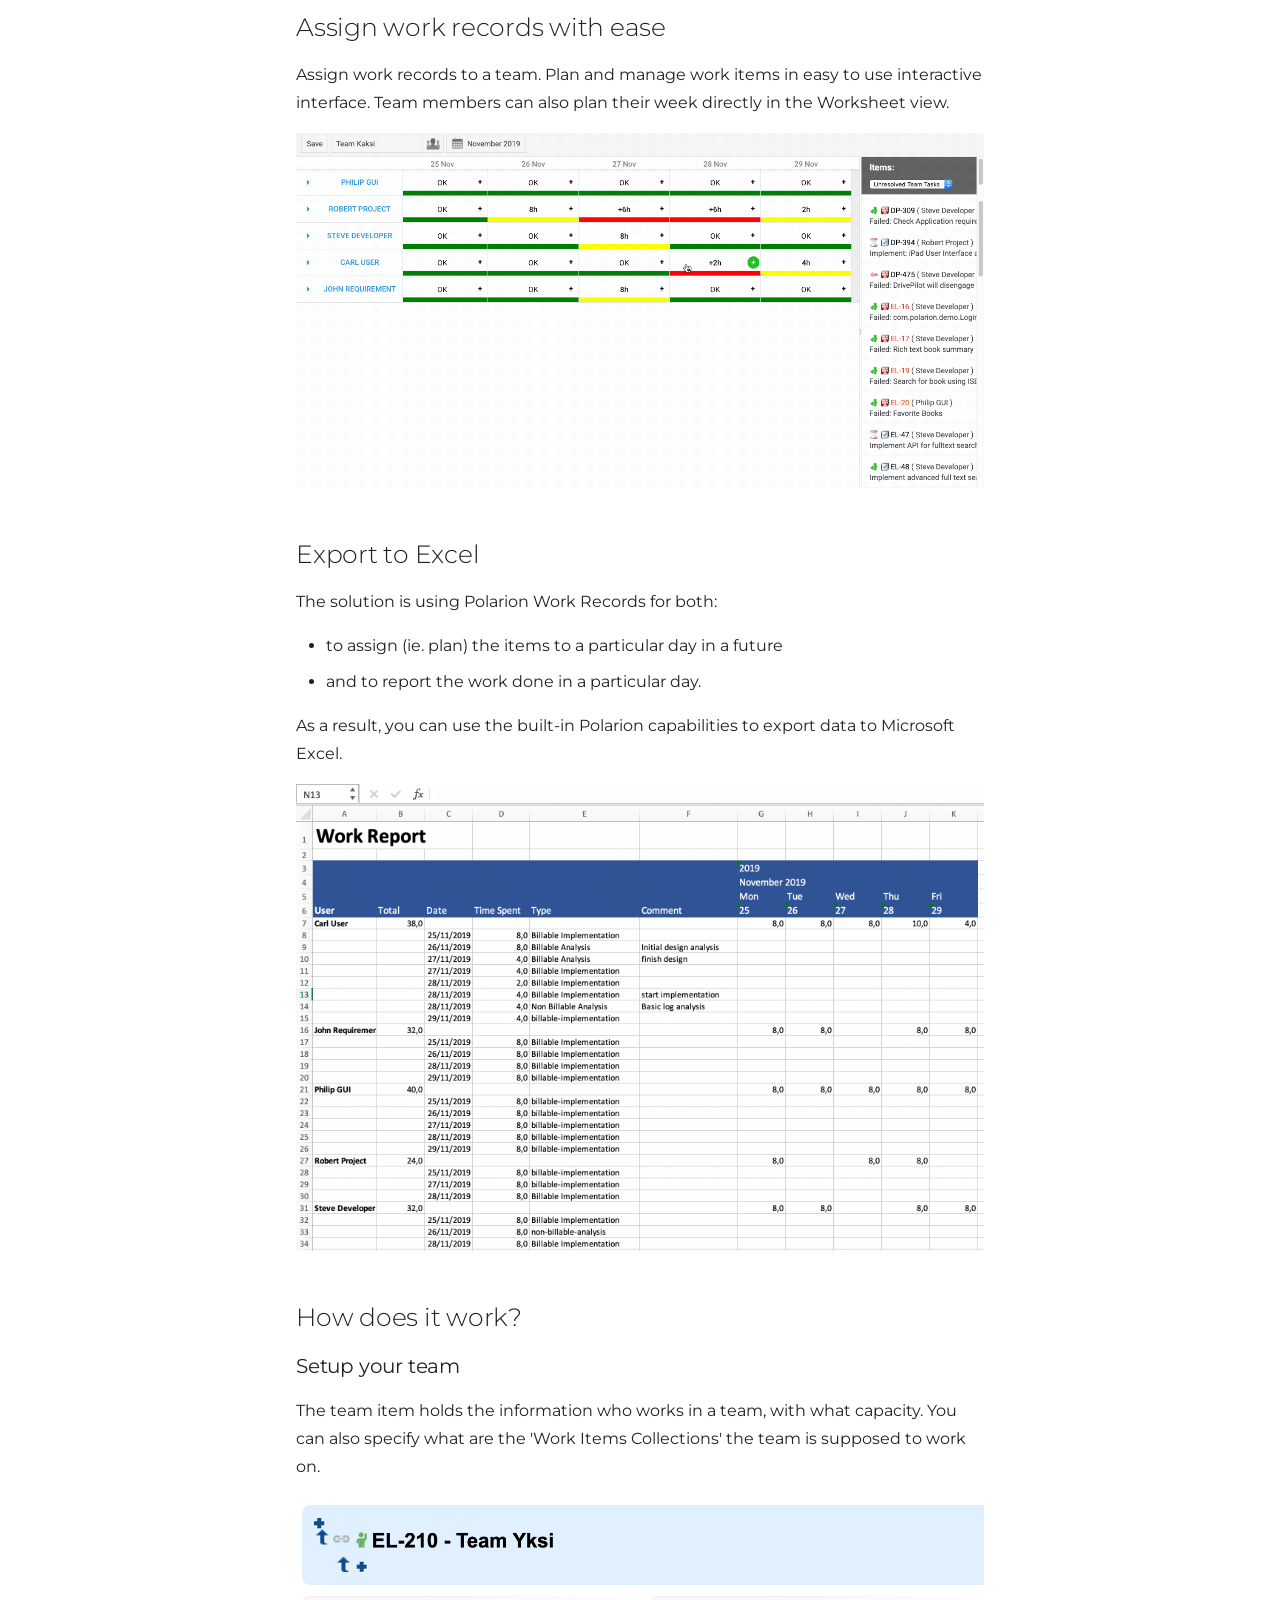
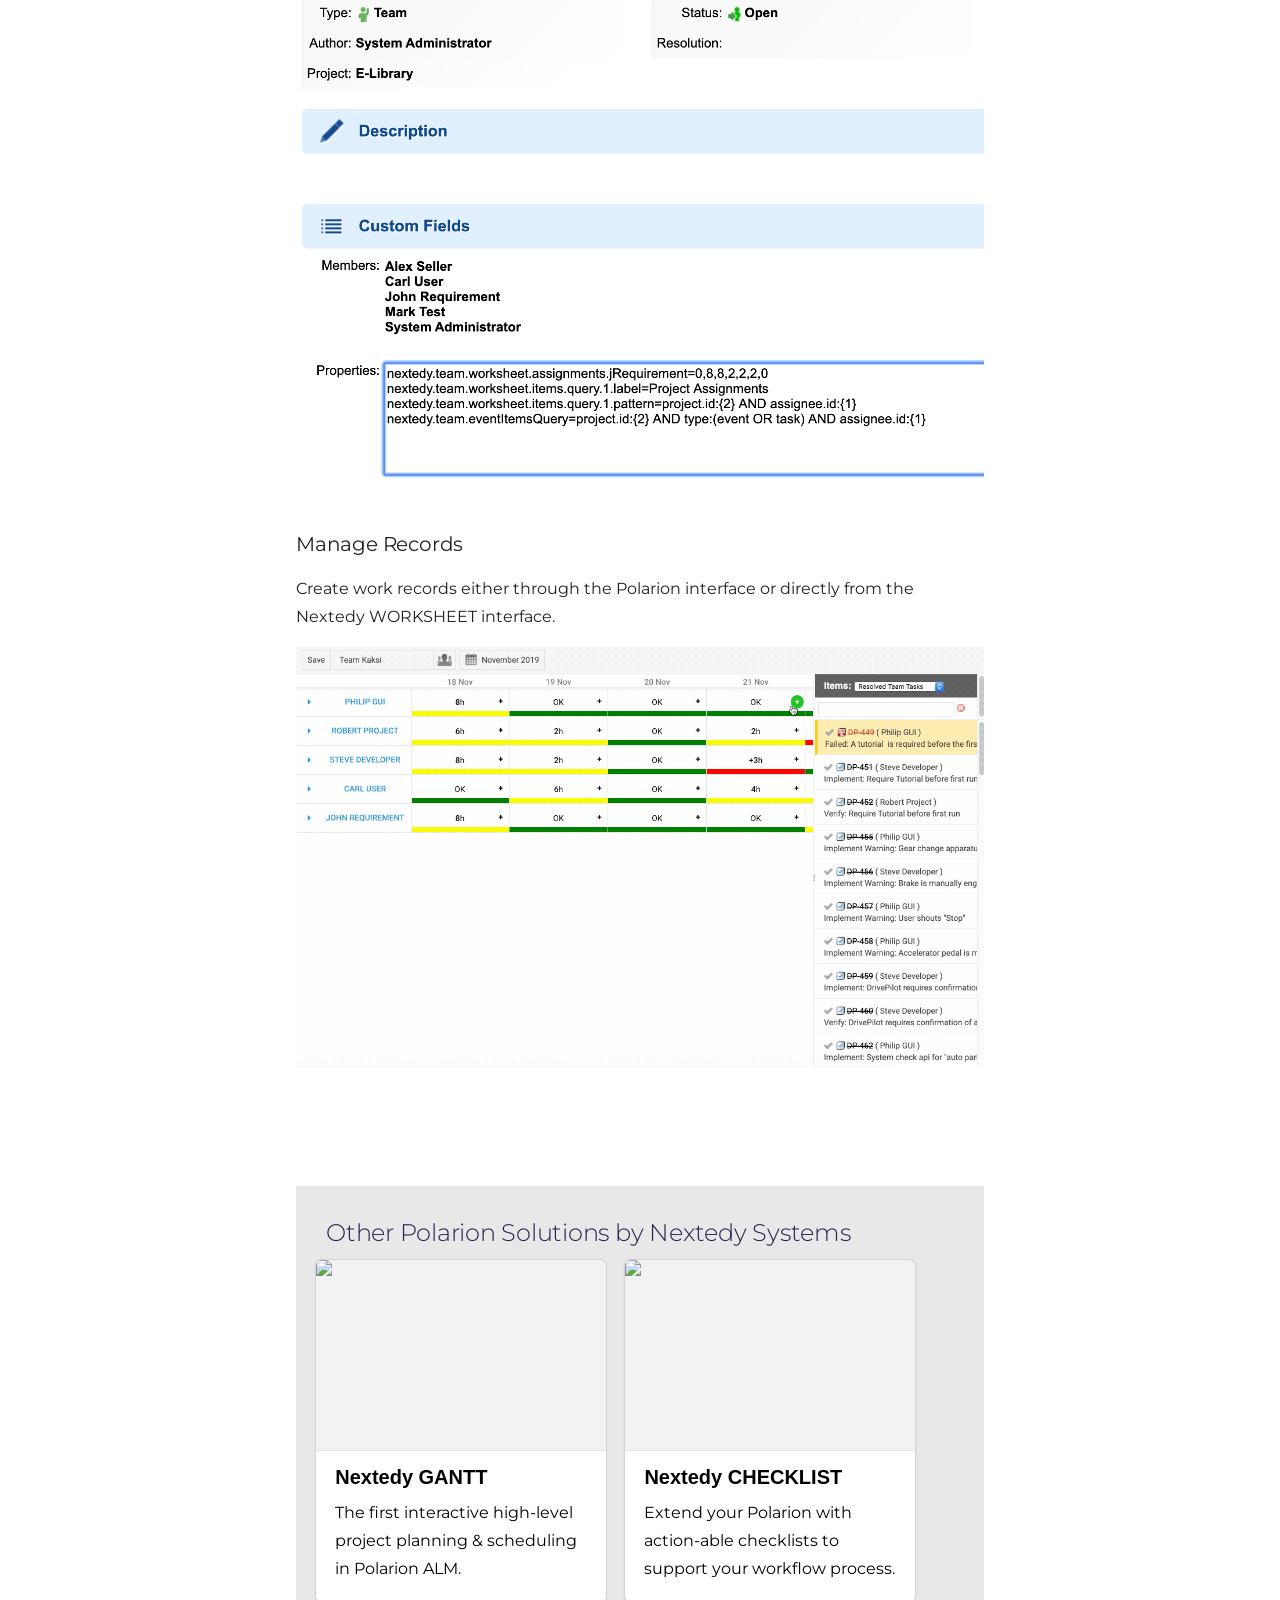
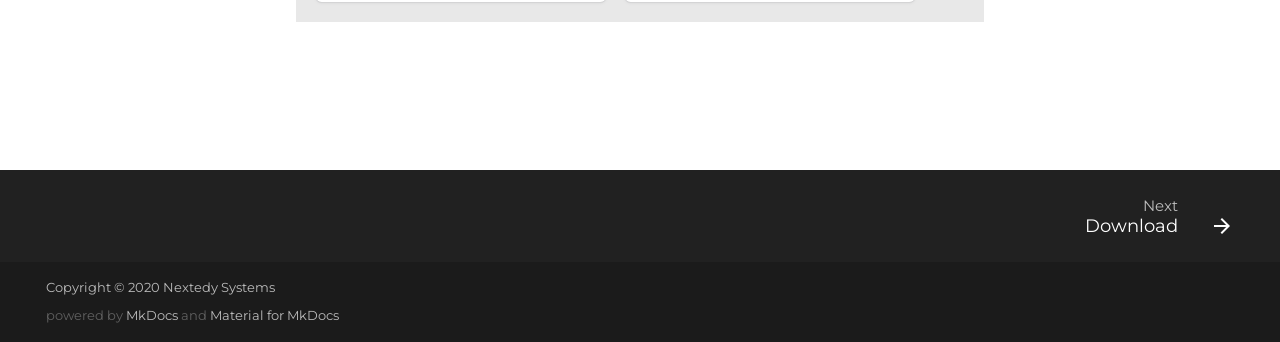
==== commit 4dfff820: "Deployed a8f5c68 with MkDocs version: 1.0.4" ====
--- a/index.html
+++ b/index.html
@@ -88,7 +88,15 @@
 
     
 <link href="https://fonts.googleapis.com/css?family=Montserrat&display=swap" rel="stylesheet">
-
+ 
+        <script src="extra/extra.js"></script>
+      
+        <script src="extra/simpleLightbox.min.js"></script>
+      
+        <script src="extra/jquery-3.1.1.min.js"></script>
+      
+        <script src="extra/semantic/dist/semantic.min.js"></script>
+      
 
   </head>
   
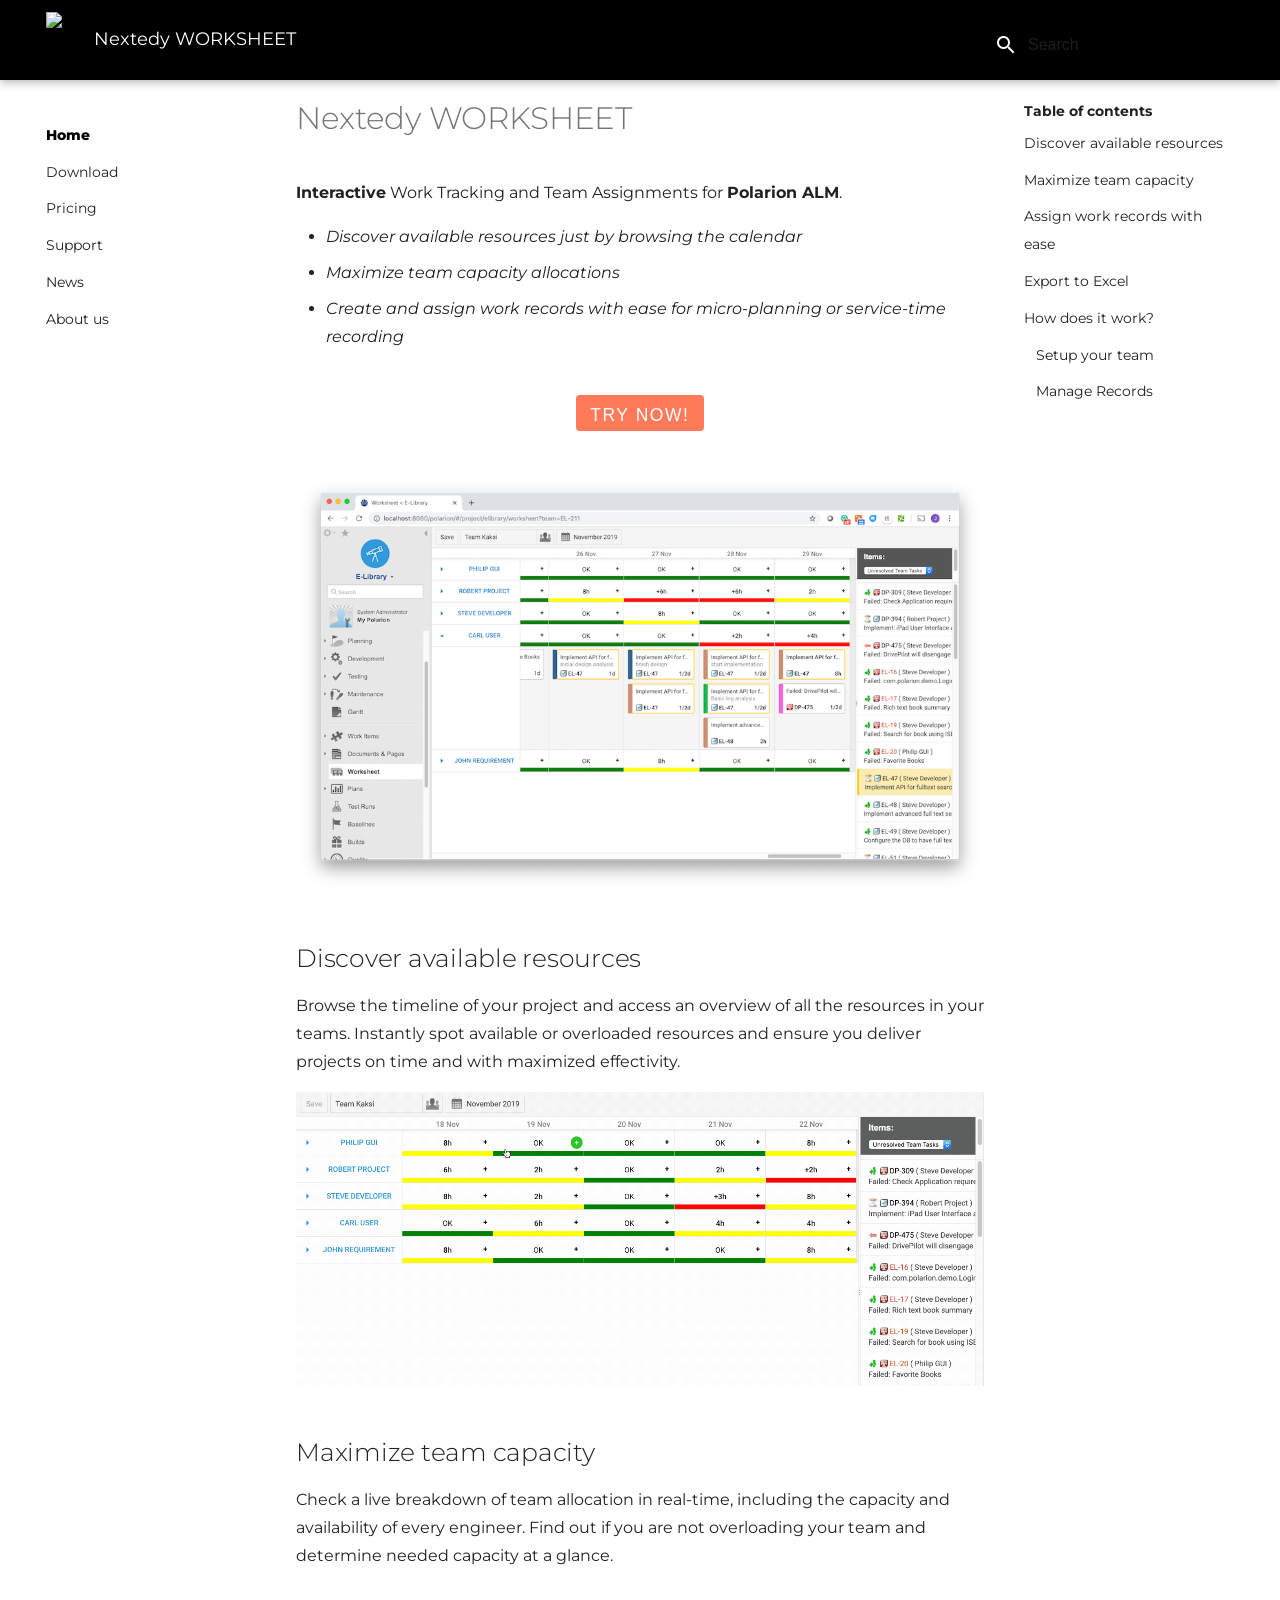
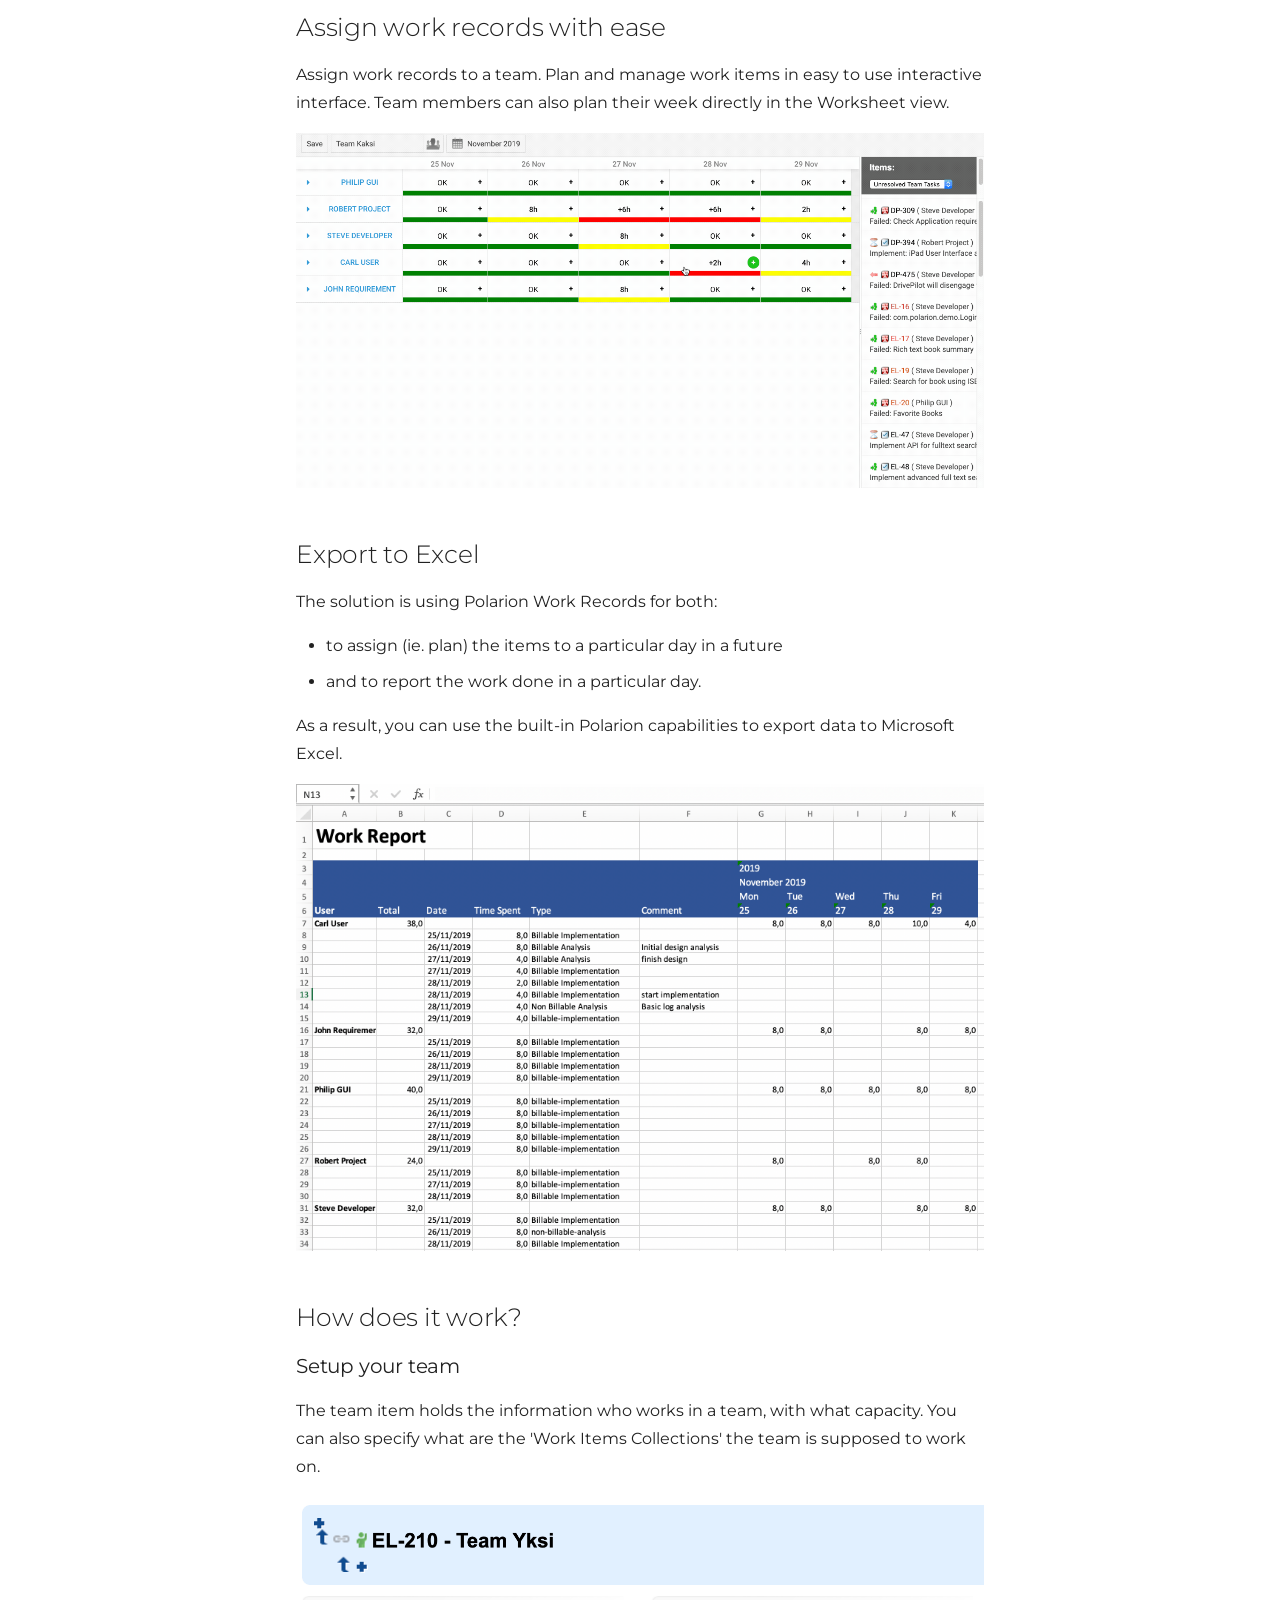
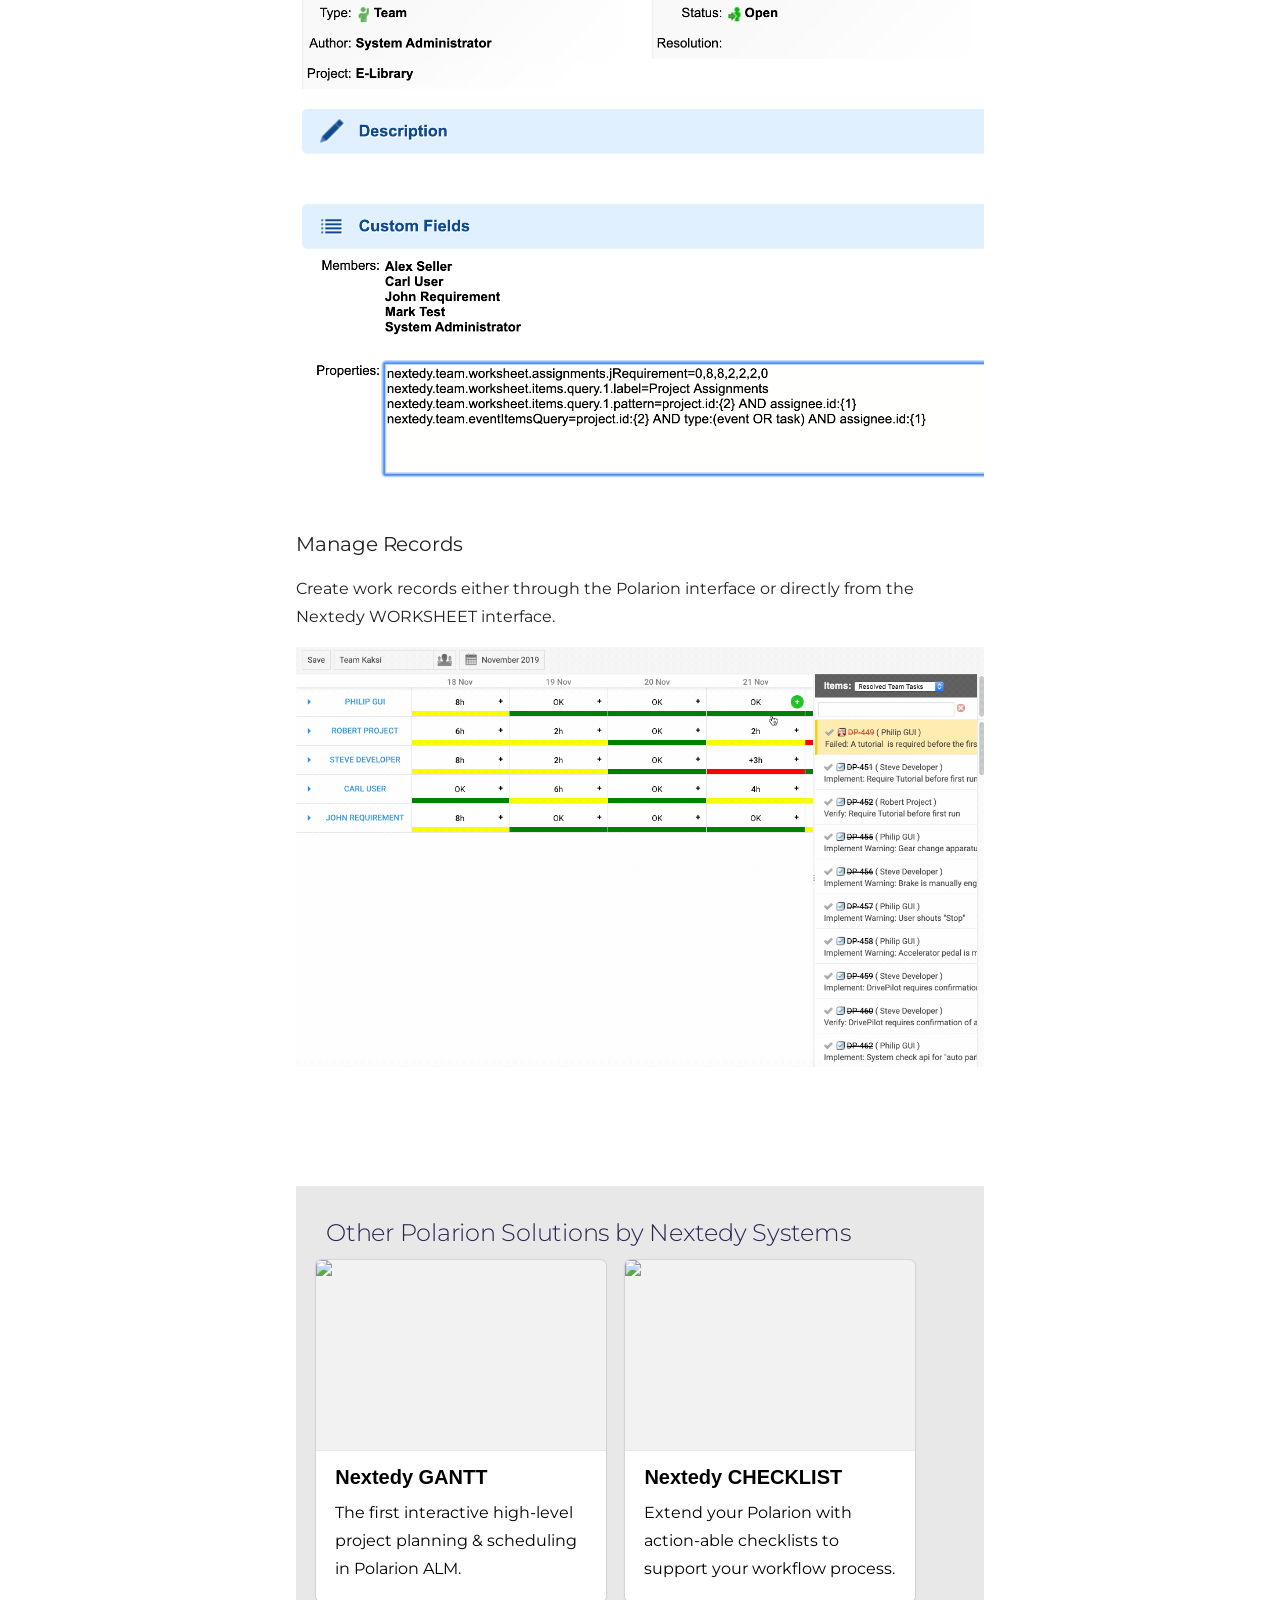
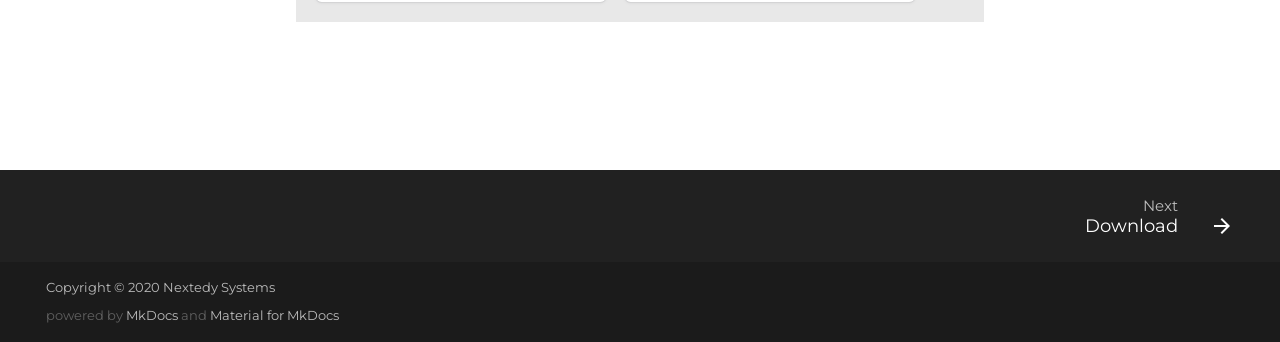
==== commit 3e2350f4: "Deployed f4a1ec1 with MkDocs version: 1.0.4" ====
--- a/index.html
+++ b/index.html
@@ -83,7 +83,7 @@
 new Date().getTime(),event:'gtm.js'});var f=d.getElementsByTagName(s)[0],
 j=d.createElement(s),dl=l!='dataLayer'?'&l='+l:'';j.async=true;j.src=
 'https://www.googletagmanager.com/gtm.js?id='+i+dl;f.parentNode.insertBefore(j,f);
-})(window,document,'script','dataLayer','GTM-MH3X9GS');</script>
+})(window,document,'script','dataLayer','GTM-PMZ3VRL');</script>
 <!-- End Google Tag Manager -->
 
     
@@ -120,7 +120,7 @@
     
     
       <!-- Google Tag Manager (noscript) -->
-<noscript><iframe src="https://www.googletagmanager.com/ns.html?id=GTM-MH3X9GS"
+<noscript><iframe src="https://www.googletagmanager.com/ns.html?id=GTM-PMZ3VRL"
 height="0" width="0" style="display:none;visibility:hidden"></iframe></noscript>
 <!-- End Google Tag Manager (noscript) -->
 
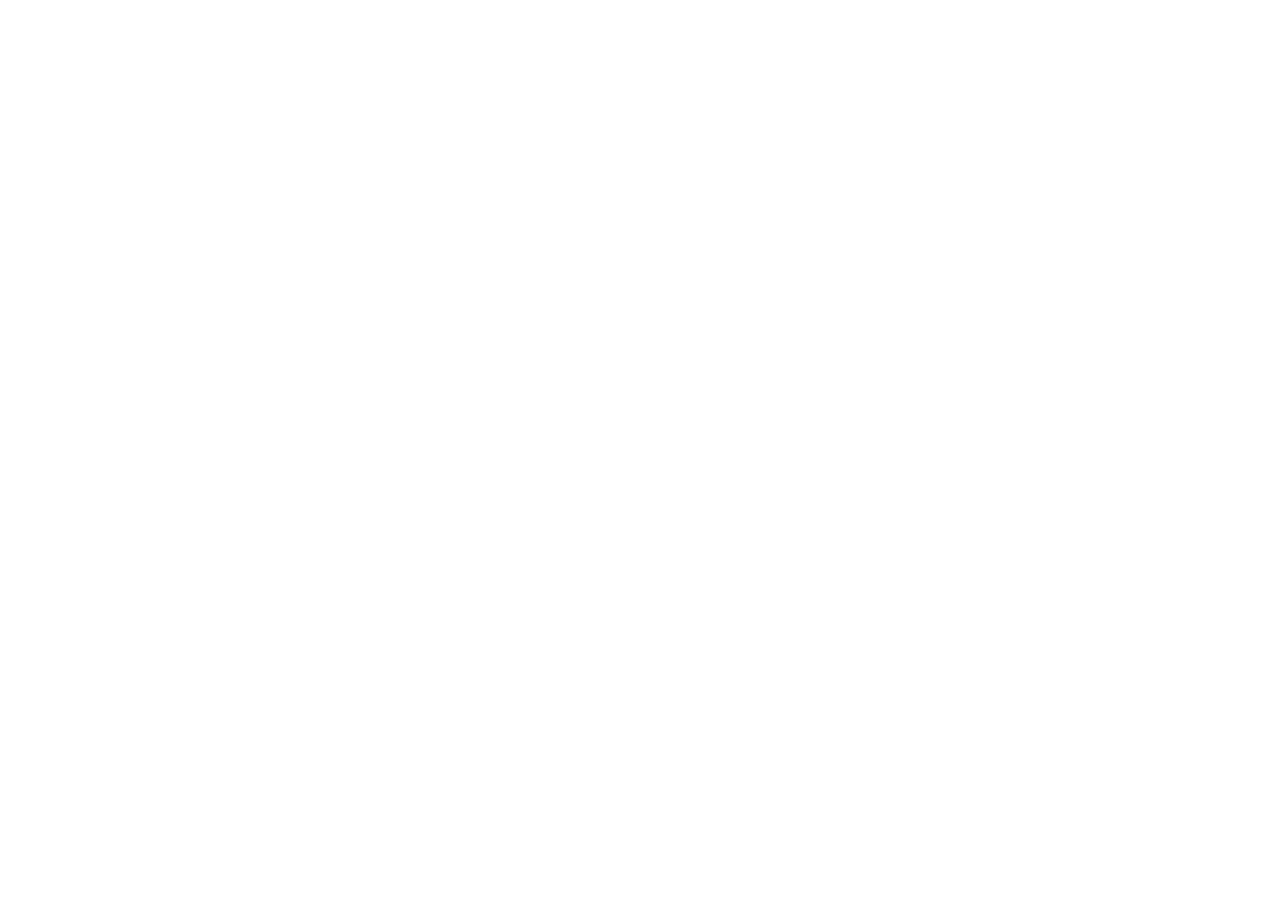
==== commit f1b9c73e: "Deployed 0581aab with MkDocs version: 1.0.4" ====
--- a/index.html
+++ b/index.html
@@ -1,601 +1,11 @@
-
-
-
 
 <!doctype html>
 <html lang="en" class="no-js">
-  <head>
-    
-      <meta charset="utf-8">
-      <meta name="viewport" content="width=device-width,initial-scale=1">
-      <meta http-equiv="x-ua-compatible" content="ie=edge">
-      
-        <meta name="description" content="Interactive Work Tracking and Team Assignments for Polarion ALM.">
-      
-      
-        <link rel="canonical" href="https://worksheet.nextedy.com/">
-      
-      
-        <meta name="author" content="Nextedy">
-      
-      
-        <meta name="lang:clipboard.copy" content="Copy to clipboard">
-      
-        <meta name="lang:clipboard.copied" content="Copied to clipboard">
-      
-        <meta name="lang:search.language" content="en">
-      
-        <meta name="lang:search.pipeline.stopwords" content="True">
-      
-        <meta name="lang:search.pipeline.trimmer" content="True">
-      
-        <meta name="lang:search.result.none" content="No matching documents">
-      
-        <meta name="lang:search.result.one" content="1 matching document">
-      
-        <meta name="lang:search.result.other" content="# matching documents">
-      
-        <meta name="lang:search.tokenizer" content="[\s\-]+">
-      
-      <link rel="shortcut icon" href="img/favicon.png">
-      <meta name="generator" content="mkdocs-1.0.4, mkdocs-material-4.2.0">
-    
-    
-      
-        <title>Nextedy WORKSHEET</title>
-      
-    
-    
-      <link rel="stylesheet" href="assets/stylesheets/application.750b69bd.css">
-      
-        <link rel="stylesheet" href="assets/stylesheets/application-palette.224b79ff.css">
-      
-      
-        
-        
-        <meta name="theme-color" content="">
-      
-    
-    
-      <script src="assets/javascripts/modernizr.74668098.js"></script>
-    
-    
-      
-    
-    <link rel="stylesheet" href="assets/fonts/material-icons.css">
-    
-    
-      <link rel="stylesheet" href="extra/extra.css">
-    
-      <link rel="stylesheet" href="extra/simpleLightbox.min.css">
-    
-      <link rel="stylesheet" href="extra/semantic/dist/semantic.min.css">
-    
-    
-    
-      
-    
-	<!-- Start of HubSpot Embed Code via block -->
-	<script type="text/javascript" id="hs-script-loader" async defer src="//js.hs-scripts.com/6265870.js"></script>
-	<!-- End of HubSpot Embed Code -->
-<!-- Google Tag Manager -->
-<script>(function(w,d,s,l,i){w[l]=w[l]||[];w[l].push({'gtm.start':
-new Date().getTime(),event:'gtm.js'});var f=d.getElementsByTagName(s)[0],
-j=d.createElement(s),dl=l!='dataLayer'?'&l='+l:'';j.async=true;j.src=
-'https://www.googletagmanager.com/gtm.js?id='+i+dl;f.parentNode.insertBefore(j,f);
-})(window,document,'script','dataLayer','GTM-PMZ3VRL');</script>
-<!-- End Google Tag Manager -->
-
-    
-<link href="https://fonts.googleapis.com/css?family=Montserrat&display=swap" rel="stylesheet">
- 
-        <script src="extra/extra.js"></script>
-      
-        <script src="extra/simpleLightbox.min.js"></script>
-      
-        <script src="extra/jquery-3.1.1.min.js"></script>
-      
-        <script src="extra/semantic/dist/semantic.min.js"></script>
-      
-
-  </head>
-  
-    
-    
-    <body dir="ltr" data-md-color-primary="black" data-md-color-accent="green">
-  
-    <svg class="md-svg">
-      <defs>
-        
-        
-      </defs>
-    </svg>
-    <input class="md-toggle" data-md-toggle="drawer" type="checkbox" id="__drawer" autocomplete="off">
-    <input class="md-toggle" data-md-toggle="search" type="checkbox" id="__search" autocomplete="off">
-    <label class="md-overlay" data-md-component="overlay" for="__drawer"></label>
-    
-      <a href="#nextedy-worksheet" tabindex="1" class="md-skip">
-        Skip to content
-      </a>
-    
-    
-      <!-- Google Tag Manager (noscript) -->
-<noscript><iframe src="https://www.googletagmanager.com/ns.html?id=GTM-PMZ3VRL"
-height="0" width="0" style="display:none;visibility:hidden"></iframe></noscript>
-<!-- End Google Tag Manager (noscript) -->
-
-<header class="md-header" data-md-component="header">
-  <nav class="md-header-nav md-grid">
-    <div class="md-flex">
-      <div class="md-flex__cell md-flex__cell--shrink">
-        <a href="https://worksheet.nextedy.com" title="Nextedy WORKSHEET" class="md-header-nav__button md-logo">
-          
-            <img src="https://www.nextedy.com/wp-content/uploads/2018/10/nextedy-logo.png" height="50" ">
-          
-        </a>
-      </div>
-      <div class="md-flex__cell md-flex__cell--shrink">
-        <label class="md-icon md-icon--menu md-header-nav__button" for="__drawer"></label>
-      </div>
-      <div class="md-flex__cell md-flex__cell--stretch">
-        <div class="md-flex__ellipsis md-header-nav__title" data-md-component="title">
-          
-            <span class="md-header-nav__topic">
-              Nextedy WORKSHEET
-            </span>
-            <span class="md-header-nav__topic">
-              
-               Nextedy WORKSHEET - Home
-              
-            </span>
-          
-        </div>
-      </div>
-      <div class="md-flex__cell md-flex__cell--shrink">
-        
-          <label class="md-icon md-icon--search md-header-nav__button" for="__search"></label>
-          
-<div class="md-search" data-md-component="search" role="dialog">
-  <label class="md-search__overlay" for="__search"></label>
-  <div class="md-search__inner" role="search">
-    <form class="md-search__form" name="search">
-      <input type="text" class="md-search__input" name="query" placeholder="Search" autocapitalize="off" autocorrect="off" autocomplete="off" spellcheck="false" data-md-component="query" data-md-state="active">
-      <label class="md-icon md-search__icon" for="__search"></label>
-      <button type="reset" class="md-icon md-search__icon" data-md-component="reset" tabindex="-1">
-        &#xE5CD;
-      </button>
-    </form>
-    <div class="md-search__output">
-      <div class="md-search__scrollwrap" data-md-scrollfix>
-        <div class="md-search-result" data-md-component="result">
-          <div class="md-search-result__meta">
-            Type to start searching
-          </div>
-          <ol class="md-search-result__list"></ol>
-        </div>
-      </div>
-    </div>
-  </div>
-</div>
-        
-      </div>
-      
-    </div>
-  </nav>
-</header>
-    
-    <div class="md-container">
-      
-        
-      
-      
-      <main class="md-main">
-        <div class="md-main__inner md-grid" data-md-component="container">
-          
-            
-              <div class="md-sidebar md-sidebar--primary" data-md-component="navigation">
-                <div class="md-sidebar__scrollwrap">
-                  <div class="md-sidebar__inner">
-                    <nav class="md-nav md-nav--primary" data-md-level="0">
-  
-  <ul class="md-nav__list" data-md-scrollfix>
-    
-      
-      
-      
-
-  
-
-
-  <li class="md-nav__item md-nav__item--active">
-    
-    <input class="md-toggle md-nav__toggle" data-md-toggle="toc" type="checkbox" id="__toc">
-    
-      
-    
-    
-      <label class="md-nav__link md-nav__link--active" for="__toc">
-        Home
-      </label>
-    
-    <a href="." title="Home" class="md-nav__link md-nav__link--active">
-      Home
-    </a>
-    
-      
-<nav class="md-nav md-nav--secondary">
-  
-  
-    
-  
-  
-    <label class="md-nav__title" for="__toc">Table of contents</label>
-    <ul class="md-nav__list" data-md-scrollfix>
-      
-        <li class="md-nav__item">
-  <a href="#discover-available-resources" title="Discover available resources" class="md-nav__link">
-    Discover available resources
-  </a>
-  
-</li>
-      
-        <li class="md-nav__item">
-  <a href="#maximize-team-capacity" title="Maximize team capacity" class="md-nav__link">
-    Maximize team capacity
-  </a>
-  
-</li>
-      
-        <li class="md-nav__item">
-  <a href="#assign-work-records-with-ease" title="Assign work records with ease" class="md-nav__link">
-    Assign work records with ease
-  </a>
-  
-</li>
-      
-        <li class="md-nav__item">
-  <a href="#export-to-excel" title="Export to Excel" class="md-nav__link">
-    Export to Excel
-  </a>
-  
-</li>
-      
-        <li class="md-nav__item">
-  <a href="#how-does-it-work" title="How does it work?" class="md-nav__link">
-    How does it work?
-  </a>
-  
-    <nav class="md-nav">
-      <ul class="md-nav__list">
-        
-          <li class="md-nav__item">
-  <a href="#setup-your-team" title="Setup your team" class="md-nav__link">
-    Setup your team
-  </a>
-  
-</li>
-        
-          <li class="md-nav__item">
-  <a href="#manage-records" title="Manage Records" class="md-nav__link">
-    Manage Records
-  </a>
-  
-</li>
-        
-      </ul>
-    </nav>
-  
-</li>
-      
-      
-      
-      
-      
-    </ul>
-  
-</nav>
-    
-  </li>
-
-    
-      
-      
-      
-
-
-  <li class="md-nav__item">
-    <a href="download/" title="Download" class="md-nav__link">
-      Download
-    </a>
-  </li>
-
-    
-      
-      
-      
-
-
-  <li class="md-nav__item">
-    <a href="pricing/" title="Pricing" class="md-nav__link">
-      Pricing
-    </a>
-  </li>
-
-    
-      
-      
-      
-
-
-  <li class="md-nav__item">
-    <a href="support/" title="Support" class="md-nav__link">
-      Support
-    </a>
-  </li>
-
-    
-      
-      
-      
-
-
-  <li class="md-nav__item">
-    <a href="news/" title="News" class="md-nav__link">
-      News
-    </a>
-  </li>
-
-    
-      
-      
-      
-
-
-  <li class="md-nav__item">
-    <a href="about/" title="About us" class="md-nav__link">
-      About us
-    </a>
-  </li>
-
-    
-  </ul>
-</nav>
-                  </div>
-                </div>
-              </div>
-            
-            
-              <div class="md-sidebar md-sidebar--secondary" data-md-component="toc">
-                <div class="md-sidebar__scrollwrap">
-                  <div class="md-sidebar__inner">
-                    
-<nav class="md-nav md-nav--secondary">
-  
-  
-    
-  
-  
-    <label class="md-nav__title" for="__toc">Table of contents</label>
-    <ul class="md-nav__list" data-md-scrollfix>
-      
-        <li class="md-nav__item">
-  <a href="#discover-available-resources" title="Discover available resources" class="md-nav__link">
-    Discover available resources
-  </a>
-  
-</li>
-      
-        <li class="md-nav__item">
-  <a href="#maximize-team-capacity" title="Maximize team capacity" class="md-nav__link">
-    Maximize team capacity
-  </a>
-  
-</li>
-      
-        <li class="md-nav__item">
-  <a href="#assign-work-records-with-ease" title="Assign work records with ease" class="md-nav__link">
-    Assign work records with ease
-  </a>
-  
-</li>
-      
-        <li class="md-nav__item">
-  <a href="#export-to-excel" title="Export to Excel" class="md-nav__link">
-    Export to Excel
-  </a>
-  
-</li>
-      
-        <li class="md-nav__item">
-  <a href="#how-does-it-work" title="How does it work?" class="md-nav__link">
-    How does it work?
-  </a>
-  
-    <nav class="md-nav">
-      <ul class="md-nav__list">
-        
-          <li class="md-nav__item">
-  <a href="#setup-your-team" title="Setup your team" class="md-nav__link">
-    Setup your team
-  </a>
-  
-</li>
-        
-          <li class="md-nav__item">
-  <a href="#manage-records" title="Manage Records" class="md-nav__link">
-    Manage Records
-  </a>
-  
-</li>
-        
-      </ul>
-    </nav>
-  
-</li>
-      
-      
-      
-      
-      
-    </ul>
-  
-</nav>
-                  </div>
-                </div>
-              </div>
-            
-          
-          <div class="md-content">
-            <article class="md-content__inner md-typeset">
-              
-                
-                
-                <h1 id="nextedy-worksheet">Nextedy WORKSHEET</h1>
-<p><strong>Interactive</strong> Work Tracking and Team Assignments for <strong>Polarion ALM</strong>. </p>
-<ul>
-<li><em>Discover available resources just by browsing the calendar</em></li>
-<li><em>Maximize team capacity allocations</em></li>
-<li><em>Create and assign work records with ease for micro-planning or service-time recording</em></li>
-</ul>
-<div id="download-button" >
-<center ><br/>
-<a href="./download">
-<button class="mdc-button">&nbsp;Try Now!&nbsp;</button>
-</a>
-</center>
-<br>
-</div>
-
-<p><a class="sshot" href="/img/worksheet-all.png" title="Worksheet in Polarion ALM"><img src="/img/worksheet-all-thumb.png" alt="Worksheet in Polarion ALM" /></a></p>
-<h2 id="discover-available-resources">Discover available resources</h2>
-<p>Browse the timeline of your project and access an overview of all the resources in your teams. Instantly spot available or overloaded resources and ensure you deliver projects on time and with maximized effectivity. </p>
-<p><a class="sshot" href="/img/worksheet-browse.gif" title="Worksheet browse Timeline"><img src="/img/worksheet-browse.gif" alt="Worksheet browse Timeline" /></a></p>
-<h2 id="maximize-team-capacity">Maximize team capacity</h2>
-<p>Check a live breakdown of team allocation in real-time, including the capacity and availability of every engineer. Find out if you are not overloading your team and determine needed capacity at a glance.</p>
-<h2 id="assign-work-records-with-ease">Assign work records with ease</h2>
-<p>Assign work records to a team. Plan and manage work items in easy to use interactive interface. Team members can also plan their week directly in the Worksheet view.</p>
-<p><a class="sshot" href="/img/worksheet-move.gif" title="Balance load "><img src="/img/worksheet-move.gif" alt="Balance load" /></a></p>
-<h2 id="export-to-excel">Export to Excel</h2>
-<p>The solution is using Polarion Work Records for both: </p>
-<ul>
-<li>to assign (ie. plan) the items to a particular day in a future </li>
-<li>and to report the work done in a particular day. </li>
-</ul>
-<p>As a result, you can use the built-in Polarion capabilities to export data to Microsoft Excel.</p>
-<p><a class="sshot" href="/img/workreport-export.png" title="Export to Excel "><img src="/img/workreport-export.png" alt="Balance load" /></a></p>
-<h2 id="how-does-it-work">How does it work?</h2>
-<h3 id="setup-your-team">Setup your team</h3>
-<p>The team item holds the information who works in a team, with what capacity. You can also specify what are the 'Work Items Collections' the team is supposed to work on.</p>
-<p><a class="sshot" href="/img/team-properties.png" title="Setup your team"><img src="/img/team-properties.png" alt="Setup your team" /></a></p>
-<h3 id="manage-records">Manage Records</h3>
-<p>Create work records either through the Polarion interface or directly from the Nextedy WORKSHEET interface.</p>
-<p><a class="sshot" href="/img/worksheet-new.gif" title="Manage Records "><img src="/img/worksheet-new.gif" alt="Manage Records" /></a></p>
-<script>
-// using plain js
-new SimpleLightbox({elements: 'a.sshot'});
-</script>
-
-<p><br/><br/></p>
-<div class="who-banner othersolution" >
-<h2> Other Polarion Solutions by Nextedy Systems</h2>
-<div class="ui link cards">
-  <div class="card" >
-    <div class="image">
-      <img src="https://gantt.nextedy.com/img/resource-panel.png">
-    </div>
-    <div class="content">
-      <div class="header"><a href="https://gantt.nextedy.com">Nextedy GANTT</a></div>      
-      <div class="description">
-       <a href="https://gantt.nextedy.com">The first interactive high-level project planning & scheduling in Polarion ALM.</a>
-      </div>
-    </div> 
-  </div>
-  <div class="card" >
-    <div class="image">
-      <img src="https://checklist.nextedy.com/img/checklist.png">
-    </div>
-    <div class="content">
-      <div class="header"><a href="https://checklist.nextedy.com">Nextedy CHECKLIST</a></div>      
-      <div class="description">
-       <a href="https://checklist.nextedy.com">Extend your Polarion with action-able checklists to support your workflow process.</a>
-      </div>
-    </div> 
-  </div>
-</div>
-</div>
-
-<p><br/><br/><br/></p>
-                
-                  
-                
-              
-              
-                
-
-
-              
-            </article>
-          </div>
-        </div>
-      </main>
-      
-        
-<footer class="md-footer">
-  
-    <div class="md-footer-nav">
-      <nav class="md-footer-nav__inner md-grid">
-        
-        
-          <a href="download/" title="Download" class="md-flex md-footer-nav__link md-footer-nav__link--next" rel="next">
-            <div class="md-flex__cell md-flex__cell--stretch md-footer-nav__title">
-              <span class="md-flex__ellipsis">
-                <span class="md-footer-nav__direction">
-                  Next
-                </span>
-                Download
-              </span>
-            </div>
-            <div class="md-flex__cell md-flex__cell--shrink">
-              <i class="md-icon md-icon--arrow-forward md-footer-nav__button"></i>
-            </div>
-          </a>
-        
-      </nav>
-    </div>
-  
-  <div class="md-footer-meta md-typeset">
-    <div class="md-footer-meta__inner md-grid">
-      <div class="md-footer-copyright">
-        
-          <div class="md-footer-copyright__highlight">
-            Copyright &copy; 2020 Nextedy Systems
-          </div>
-        
-        powered by
-        <a href="https://www.mkdocs.org">MkDocs</a>
-        and
-        <a href="https://squidfunk.github.io/mkdocs-material/">
-          Material for MkDocs</a>
-      </div>
-      
-    </div>
-  </div>
-</footer>
-      
-    </div>
-    
-      <script src="assets/javascripts/application.39abc4af.js"></script>
-      
-      <script>app.initialize({version:"1.0.4",url:{base:"."}})</script>
-      
-        <script src="extra/extra.js"></script>
-      
-        <script src="extra/simpleLightbox.min.js"></script>
-      
-        <script src="extra/jquery-3.1.1.min.js"></script>
-      
-        <script src="extra/semantic/dist/semantic.min.js"></script>
-      
-    
-  </body>
-</html>+<head>
+    <script>var anchor=window.location.hash.substr(1);location.href="https://www.nextedy.com/product/nextedy-worksheet/"+(anchor?"#"+anchor:"")</script>
+    <meta http-equiv="refresh" content="0; url=https://www.nextedy.com/product/nextedy-worksheet/">
+</head>
+<body>
+Redirecting...
+</body>
+</html>
